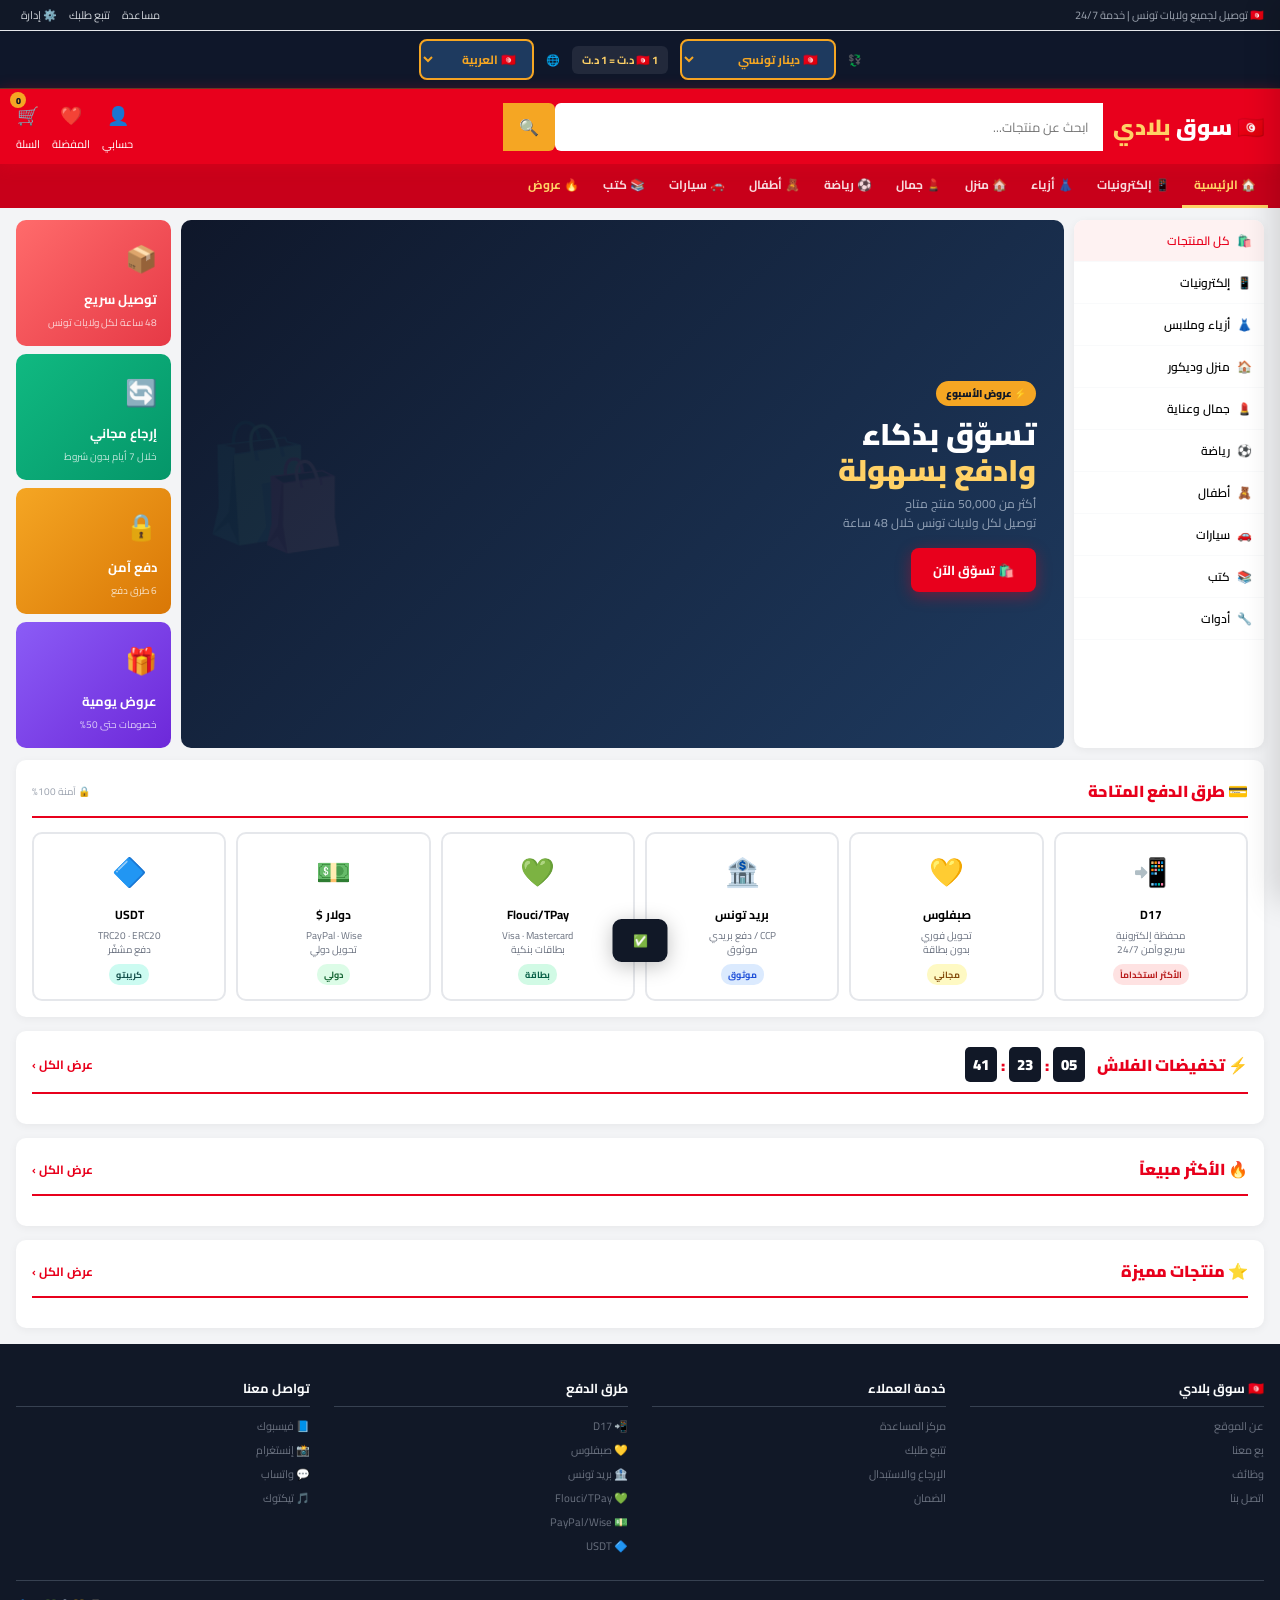
==== index.html @ 38bd7f42 "Add files via upload" ====
<!DOCTYPE html>
<html lang="ar" dir="rtl">
<head>
<meta charset="UTF-8">
<meta name="viewport" content="width=device-width, initial-scale=1.0">
<title>سوق بلادي | Souq Bladi</title>
<link href="https://fonts.googleapis.com/css2?family=Cairo:wght@400;600;700;900&display=swap" rel="stylesheet">
<script src="https://cdn.jsdelivr.net/npm/@supabase/supabase-js@2"></script>
<link rel="stylesheet" href="css/style.css">
</head>
<body>

<!-- TOPBAR -->
<div class="topbar">
  <span id="tb-delivery">🇹🇳 توصيل لجميع ولايات تونس | خدمة 24/7</span>
  <div>
    <a href="#" onclick="event.preventDefault();openModal('help-modal')" id="tb-help">مساعدة</a>
    <a href="#" onclick="event.preventDefault();openModal('track-modal')" id="tb-track">تتبع طلبك</a>
    <a href="admin.html">⚙️ إدارة</a>
  </div>
</div>

<!-- CURRENCY + LANGUAGE BAR -->
<div class="cbar">
  <span class="cbar-label">💱</span>
  <select id="cur-sel" onchange="changeCurrency(this)">
    <optgroup label="🌍 رئيسية"><option value="TND|د.ت|1" selected>🇹🇳 دينار تونسي</option><option value="USD|$|0.325">🇺🇸 دولار أمريكي</option><option value="EUR|€|0.298">🇪🇺 يورو</option><option value="GBP|£|0.256">🇬🇧 جنيه استرليني</option><option value="USDT|USDT|0.325">🔷 USDT</option></optgroup>
    <optgroup label="🌍 المغرب العربي"><option value="DZD|د.ج|0.0435">🇩🇿 دينار جزائري</option><option value="MAD|د.م|0.308">🇲🇦 درهم مغربي</option><option value="LYD|د.ل|0.638">🇱🇾 دينار ليبي</option></optgroup>
    <optgroup label="🌍 المشرق العربي"><option value="EGP|ج.م|0.066">🇪🇬 جنيه مصري</option><option value="SAR|ر.س|1.219">🇸🇦 ريال سعودي</option><option value="AED|د.إ|1.193">🇦🇪 درهم إماراتي</option><option value="KWD|د.ك|9.97">🇰🇼 دينار كويتي</option><option value="QAR|ر.ق|0.847">🇶🇦 ريال قطري</option><option value="JOD|د.أ|4.34">🇯🇴 دينار أردني</option></optgroup>
    <optgroup label="🌍 أوروبا"><option value="CHF|Fr|3.44">🇨🇭 فرنك سويسري</option><option value="TRY|₺|0.0883">🇹🇷 ليرة تركية</option><option value="RUB|₽|0.0348">🇷🇺 روبل روسي</option></optgroup>
    <optgroup label="🌍 آسيا"><option value="INR|₹|0.0364">🇮🇳 روبية هندية</option><option value="CNY|¥|0.424">🇨🇳 يوان صيني</option><option value="JPY|¥|0.0205">🇯🇵 ين ياباني</option><option value="MYR|RM|0.699">🇲🇾 رينغيت</option></optgroup>
    <optgroup label="🌎 أمريكا وأوقيانوسيا"><option value="CAD|C$|2.23">🇨🇦 دولار كندي</option><option value="AUD|A$|1.96">🇦🇺 دولار أسترالي</option></optgroup>
  </select>
  <span class="cbar-rate" id="rate-display">🇹🇳 1 د.ت = 1 د.ت</span>
  <span class="cbar-label">🌐</span>
  <select id="lang-sel" onchange="changeLang(this.value)">
    <option value="ar">🇹🇳 العربية</option>
    <option value="fr">🇫🇷 Français</option>
    <option value="en">🇬🇧 English</option>
    <option value="de">🇩🇪 Deutsch</option>
    <option value="es">🇪🇸 Español</option>
    <option value="tr">🇹🇷 Türkçe</option>
    <option value="ru">🇷🇺 Русский</option>
    <option value="zh">🇨🇳 中文</option>
  </select>
</div>

<!-- HEADER -->
<header>
  <a href="/" class="logo">🇹🇳 سوق <span>بلادي</span></a>
  <div class="search-wrap">
    <input type="text" id="search-inp" placeholder="ابحث عن منتجات..." onkeydown="if(event.key==='Enter')doSearch()">
    <button onclick="doSearch()">🔍</button>
  </div>
  <div class="hactions">
    <div class="hbtn" onclick="openModal('account-modal')"><span class="ico">👤</span><span id="hbtn-acc">حسابي</span></div>
    <div class="hbtn" onclick="openModal('wish-modal')"><span class="ico">❤️</span><span id="hbtn-wish">المفضلة</span></div>
    <div class="hbtn" onclick="openCart()"><span class="ico">🛒</span><span id="hbtn-cart">السلة</span><span class="cbadge" id="cart-badge">0</span></div>
  </div>
</header>

<!-- NAV -->
<nav id="main-nav">
  <a href="#" class="active" onclick="filterCat('all',this)">🏠 الرئيسية</a>
  <a href="#products" onclick="filterCat('electronics',this)">📱 إلكترونيات</a>
  <a href="#products" onclick="filterCat('fashion',this)">👗 أزياء</a>
  <a href="#products" onclick="filterCat('home',this)">🏠 منزل</a>
  <a href="#products" onclick="filterCat('beauty',this)">💄 جمال</a>
  <a href="#products" onclick="filterCat('sports',this)">⚽ رياضة</a>
  <a href="#products" onclick="filterCat('kids',this)">🧸 أطفال</a>
  <a href="#products" onclick="filterCat('cars',this)">🚗 سيارات</a>
  <a href="#products" onclick="filterCat('books',this)">📚 كتب</a>
  <a href="#products" onclick="filterCat('all',this)" style="color:#FFD166">🔥 عروض</a>
</nav>

<!-- HERO -->
<div class="hero">
  <!-- Sidebar -->
  <div class="cat-sidebar">
    <div class="cat-item" onclick="filterCat('all',this)" style="background:#FEF2F2;color:var(--red)"><span>🛍️</span><span class="cat-name" data-key="all">كل المنتجات</span></div>
    <div class="cat-item" onclick="filterCat('electronics',this)"><span>📱</span><span class="cat-name" data-key="electronics">إلكترونيات</span></div>
    <div class="cat-item" onclick="filterCat('fashion',this)"><span>👗</span><span class="cat-name" data-key="fashion">أزياء وملابس</span></div>
    <div class="cat-item" onclick="filterCat('home',this)"><span>🏠</span><span class="cat-name" data-key="home">منزل وديكور</span></div>
    <div class="cat-item" onclick="filterCat('beauty',this)"><span>💄</span><span class="cat-name" data-key="beauty">جمال وعناية</span></div>
    <div class="cat-item" onclick="filterCat('sports',this)"><span>⚽</span><span class="cat-name" data-key="sports">رياضة</span></div>
    <div class="cat-item" onclick="filterCat('kids',this)"><span>🧸</span><span class="cat-name" data-key="kids">أطفال</span></div>
    <div class="cat-item" onclick="filterCat('cars',this)"><span>🚗</span><span class="cat-name" data-key="cars">سيارات</span></div>
    <div class="cat-item" onclick="filterCat('books',this)"><span>📚</span><span class="cat-name" data-key="books">كتب</span></div>
    <div class="cat-item" onclick="filterCat('tools',this)"><span>🔧</span><span class="cat-name" data-key="tools">أدوات</span></div>
  </div>

  <!-- Banner -->
  <div class="main-banner">
    <div class="banner-deco">🛍️</div>
    <div class="banner-content">
      <div class="banner-tag" id="b-tag">⚡ عروض الأسبوع</div>
      <div class="banner-title" id="b-title">تسوّق بذكاء<br><span>وادفع بسهولة</span></div>
      <div class="banner-sub" id="b-sub">أكثر من 50,000 منتج متاح<br>توصيل لكل ولايات تونس خلال 48 ساعة</div>
      <a href="#products" class="banner-btn" id="b-btn">🛍️ تسوّق الآن</a>
    </div>
  </div>

  <!-- Mini banners -->
  <div class="mini-col">
    <div class="mini-b" style="background:linear-gradient(135deg,#FF6B6B,#E63946)"><div class="mi">📦</div><div class="mt" id="mn-t1">توصيل سريع</div><div class="ms" id="mn-s1">48 ساعة لكل ولايات تونس</div></div>
    <div class="mini-b" style="background:linear-gradient(135deg,#10B981,#059669)"><div class="mi">🔄</div><div class="mt" id="mn-t2">إرجاع مجاني</div><div class="ms" id="mn-s2">خلال 7 أيام بدون شروط</div></div>
    <div class="mini-b" style="background:linear-gradient(135deg,#F5A623,#D97706)"><div class="mi">🔒</div><div class="mt" id="mn-t3">دفع آمن</div><div class="ms" id="mn-s3">6 طرق دفع</div></div>
    <div class="mini-b" style="background:linear-gradient(135deg,#8B5CF6,#6D28D9)"><div class="mi">🎁</div><div class="mt" id="mn-t4">عروض يومية</div><div class="ms" id="mn-s4">خصومات حتى 50%</div></div>
  </div>
</div>

<!-- PAYMENT SECTION -->
<div class="sec-wrap">
  <div class="sec-box">
    <div class="sec-head">
      <div class="sec-title" id="pay-sec-title">💳 طرق الدفع المتاحة</div>
      <span style="font-size:10px;color:#9CA3AF">🔒 آمنة 100%</span>
    </div>
    <div class="pay-grid">
      <div class="pay-card" onclick="selPayCard(this)"><div class="pc-ico">📲</div><div class="pc-name">D17</div><div class="pc-desc" id="pd-d17">محفظة إلكترونية<br>سريع وآمن 24/7</div><div class="pc-badge" style="background:#FEE2E2;color:#B91C1C">الأكثر استخداماً</div></div>
      <div class="pay-card" onclick="selPayCard(this)"><div class="pc-ico">💛</div><div class="pc-name">صبفلوس</div><div class="pc-desc" id="pd-sob">تحويل فوري<br>بدون بطاقة</div><div class="pc-badge" style="background:#FEF9C3;color:#854D0E">مجاني</div></div>
      <div class="pay-card" onclick="selPayCard(this)"><div class="pc-ico">🏦</div><div class="pc-name">بريد تونس</div><div class="pc-desc" id="pd-ccp">CCP / دفع بريدي<br>موثوق</div><div class="pc-badge" style="background:#DBEAFE;color:#1D4ED8">موثوق</div></div>
      <div class="pay-card" onclick="selPayCard(this)"><div class="pc-ico">💚</div><div class="pc-name">Flouci/TPay</div><div class="pc-desc" id="pd-tpay">Visa · Mastercard<br>بطاقات بنكية</div><div class="pc-badge" style="background:#D1FAE5;color:#065F46">بطاقة</div></div>
      <div class="pay-card" onclick="selPayCard(this)"><div class="pc-ico">💵</div><div class="pc-name">دولار $</div><div class="pc-desc" id="pd-usd">PayPal · Wise<br>تحويل دولي</div><div class="pc-badge" style="background:#DCFCE7;color:#166534">دولي</div></div>
      <div class="pay-card" onclick="selPayCard(this)"><div class="pc-ico">🔷</div><div class="pc-name">USDT</div><div class="pc-desc" id="pd-usdt">TRC20 · ERC20<br>دفع مشفّر</div><div class="pc-badge" style="background:#CCFBF1;color:#134E4A">كريبتو</div></div>
    </div>
  </div>
</div>

<!-- FLASH SALE -->
<div class="sec-wrap" id="products">
  <div class="sec-box">
    <div class="sec-head">
      <div class="flash-head">
        <span class="sec-title" id="flash-title">⚡ تخفيضات الفلاش</span>
        <div class="countdown"><div class="cd" id="cd-h">05</div><span class="cd-sep">:</span><div class="cd" id="cd-m">23</div><span class="cd-sep">:</span><div class="cd" id="cd-s">41</div></div>
      </div>
      <a href="#" class="see-all" id="see-all-1">عرض الكل ›</a>
    </div>
    <div class="prod-grid" id="flash-grid"></div>
  </div>
</div>

<!-- TOP SELLING -->
<div class="sec-wrap">
  <div class="sec-box">
    <div class="sec-head">
      <div class="sec-title" id="top-title">🔥 الأكثر مبيعاً</div>
      <a href="#" class="see-all" id="see-all-2">عرض الكل ›</a>
    </div>
    <div class="prod-grid" id="top-grid"></div>
  </div>
</div>

<!-- FEATURED -->
<div class="sec-wrap">
  <div class="sec-box">
    <div class="sec-head">
      <div class="sec-title" id="feat-title">⭐ منتجات مميزة</div>
      <a href="#" class="see-all" id="see-all-3">عرض الكل ›</a>
    </div>
    <div class="prod-grid" id="feat-grid"></div>
  </div>
</div>

<!-- FOOTER -->
<footer>
  <div class="footer-grid">
    <div class="fc"><h4>🇹🇳 سوق بلادي</h4><a href="#" id="fc1-a1">عن الموقع</a><a href="#" id="fc1-a2">بِع معنا</a><a href="#" id="fc1-a3">وظائف</a><a href="#" id="fc1-a4">اتصل بنا</a></div>
    <div class="fc"><h4 id="fc2-h">خدمة العملاء</h4><a href="#" onclick="event.preventDefault();openModal('help-modal')" id="fc2-a1">مركز المساعدة</a><a href="#" onclick="event.preventDefault();openModal('track-modal')" id="fc2-a2">تتبع طلبك</a><a href="#" id="fc2-a3">الإرجاع والاستبدال</a><a href="#" id="fc2-a4">الضمان</a></div>
    <div class="fc"><h4 id="fc3-h">طرق الدفع</h4><a href="#">📲 D17</a><a href="#">💛 صبفلوس</a><a href="#">🏦 بريد تونس</a><a href="#">💚 Flouci/TPay</a><a href="#">💵 PayPal/Wise</a><a href="#">🔷 USDT</a></div>
    <div class="fc"><h4 id="fc4-h">تواصل معنا</h4><a href="#">📘 فيسبوك</a><a href="#">📸 إنستغرام</a><a href="#">💬 واتساب</a><a href="#">🎵 تيكتوك</a></div>
  </div>
  <div class="footer-bottom"><span>© 2025 سوق بلادي</span><span>📲💛🏦💚💵🔷</span></div>
</footer>

<!-- OVERLAY -->
<div class="overlay" id="overlay" onclick="closeCart()"></div>

<!-- CART -->
<div class="cart-panel" id="cart-panel">
  <div class="cp-head"><div class="cp-title" id="cart-title">🛒 سلة التسوق</div><button class="cp-close" onclick="closeCart()">✕</button></div>
  <div class="cp-items" id="cart-items"></div>
  <div class="cp-foot" id="cart-foot" style="display:none">
    <div class="cp-summary">
      <div class="cs-row"><span id="cs-sub-lbl">المجموع الفرعي</span><span id="cs-sub">0</span></div>
      <div class="cs-row"><span id="cs-del-lbl">التوصيل</span><span style="color:var(--green)">7 د.ت</span></div>
      <div class="cs-total"><span id="cs-tot-lbl">الإجمالي</span><span id="cs-total">0</span></div>
    </div>
    <button class="checkout-btn" id="checkout-btn" onclick="openCheckout()">💳 إتمام الطلب</button>
  </div>
</div>

<!-- CHECKOUT MODAL -->
<div class="modal-bg" id="checkout-modal">
  <div class="modal-box">
    <div class="mhead red"><div class="mtitle" id="co-title">🛍️ إتمام الطلب</div><button class="mclose" onclick="closeModal('checkout-modal')">✕</button></div>
    <div class="mbody">
      <div style="font-size:13px;font-weight:700;color:#374151;margin-bottom:10px;display:flex;align-items:center;gap:6px" id="co-delivery-lbl">📦 معلومات التوصيل</div>
      <div class="fgrid">
        <div class="fg"><label class="flbl" id="co-fname">الاسم الأول *</label><input class="finp" id="f-fname" placeholder="محمد"></div>
        <div class="fg"><label class="flbl" id="co-lname">اللقب</label><input class="finp" id="f-lname" placeholder="بن علي"></div>
        <div class="fg"><label class="flbl" id="co-phone">رقم الهاتف *</label><input class="finp" id="f-phone" dir="ltr" placeholder="+216 XX XXX XXX"></div>
        <div class="fg"><label class="flbl" id="co-country-lbl">البلد *</label>
          <select class="fsel" id="f-country" onchange="updateRegions(this.value)">
            <optgroup label="🌍 المغرب العربي"><option value="TN" selected>🇹🇳 تونس</option><option value="DZ">🇩🇿 الجزائر</option><option value="MA">🇲🇦 المغرب</option><option value="LY">🇱🇾 ليبيا</option></optgroup>
            <optgroup label="🌍 المشرق العربي"><option value="EG">🇪🇬 مصر</option><option value="SA">🇸🇦 السعودية</option><option value="AE">🇦🇪 الإمارات</option><option value="KW">🇰🇼 الكويت</option><option value="QA">🇶🇦 قطر</option><option value="JO">🇯🇴 الأردن</option></optgroup>
            <optgroup label="🌍 أوروبا"><option value="FR">🇫🇷 فرنسا</option><option value="DE">🇩🇪 ألمانيا</option><option value="GB">🇬🇧 المملكة المتحدة</option><option value="TR">🇹🇷 تركيا</option></optgroup>
            <optgroup label="🌎 أمريكا وآسيا"><option value="US">🇺🇸 الولايات المتحدة</option><option value="CA">🇨🇦 كندا</option><option value="IN">🇮🇳 الهند</option><option value="CN">🇨🇳 الصين</option><option value="AU">🇦🇺 أستراليا</option></optgroup>
          </select>
        </div>
        <div class="fg"><label class="flbl" id="co-region-lbl">الولاية / المنطقة *</label><select class="fsel" id="f-gov"></select></div>
        <div class="fg full"><label class="flbl" id="co-addr-lbl">العنوان *</label><input class="finp" id="f-addr" placeholder="الشارع، الحي..."></div>
      </div>
      <div style="font-size:13px;font-weight:700;color:#374151;margin:12px 0 8px;display:flex;align-items:center;gap:6px" id="co-pay-lbl">💳 طريقة الدفع</div>
      <div class="pmethods">
        <div class="pm active" onclick="selPay(this,'')"><span class="pm-ico">📲</span><div><div class="pm-name">D17</div><div class="pm-sub">محفظة إلكترونية</div></div></div>
        <div class="pm" onclick="selPay(this,'')"><span class="pm-ico">💛</span><div><div class="pm-name">صبفلوس</div><div class="pm-sub">تحويل فوري</div></div></div>
        <div class="pm" onclick="selPay(this,'')"><span class="pm-ico">🏦</span><div><div class="pm-name">بريد تونس</div><div class="pm-sub">CCP</div></div></div>
        <div class="pm" onclick="selPay(this,'')"><span class="pm-ico">💚</span><div><div class="pm-name">Flouci/TPay</div><div class="pm-sub">بطاقة بنكية</div></div></div>
        <div class="pm" onclick="selPay(this,'usd')"><span class="pm-ico">💵</span><div><div class="pm-name">دولار $</div><div class="pm-sub">PayPal/Wise</div></div></div>
        <div class="pm" onclick="selPay(this,'usdt')"><span class="pm-ico">🔷</span><div><div class="pm-name">USDT</div><div class="pm-sub">TRC20/ERC20</div></div></div>
        <div class="pm full" onclick="selPay(this,'')"><span class="pm-ico">🚪</span><div><div class="pm-name" id="cod-label">الدفع عند الاستلام</div><div class="pm-sub" id="cod-sub">ادفع نقداً عند وصول الطلب</div></div></div>
      </div>
      <!-- USD Panel -->
      <div class="crypto-panel usd-panel" id="usd-panel">
        <div class="crypto-title">💵 الدفع بالدولار</div>
        <div class="crypto-amt" id="usd-amt">$0.00</div>
        <div style="font-size:10px;color:#888;margin-bottom:8px">1$ = 3.08 د.ت</div>
        <div class="usd-grid">
          <div class="usd-m"><div class="usd-m-ico">🅿️</div><div class="usd-m-name">PayPal</div><div class="usd-m-sub">pay@souqbladi.tn</div></div>
          <div class="usd-m"><div class="usd-m-ico">🌐</div><div class="usd-m-name">Wise</div><div class="usd-m-sub">تحويل دولي</div></div>
        </div>
      </div>
      <!-- USDT Panel -->
      <div class="crypto-panel usdt-panel" id="usdt-panel">
        <div class="crypto-title">🔷 الدفع بـ USDT</div>
        <div class="crypto-amt" id="usdt-amt">0.00 USDT</div>
        <div style="font-size:10px;color:#888;margin-bottom:8px">1 USDT ≈ 3.08 د.ت</div>
        <div class="net-tags">
          <span class="net-tag active" onclick="selNet(this,'TRC20')">TRC20</span>
          <span class="net-tag" onclick="selNet(this,'ERC20')">ERC20</span>
          <span class="net-tag" onclick="selNet(this,'BEP20')">BEP20</span>
        </div>
        <div style="font-size:10px;color:#7DFFD9;margin-bottom:5px">عنوان المحفظة:</div>
        <div class="wallet-addr" id="wallet-addr" onclick="copyAddr()">TKjXzp9vF3mNwQ8cYhRfbT2eUsLdP7aKmX</div>
      </div>
      <div class="osum">
        <div class="orow"><span id="os-sub-lbl">المجموع الفرعي</span><span id="os-sub">0 د.ت</span></div>
        <div class="orow"><span id="os-del-lbl">التوصيل</span><span style="color:var(--green)">7 د.ت</span></div>
        <div class="ototal"><span id="os-tot-lbl">الإجمالي</span><span id="os-total">7 د.ت</span></div>
      </div>
      <button class="place-btn" id="place-btn" onclick="placeOrder()">✅ تأكيد الطلب</button>
    </div>
  </div>
</div>

<!-- SUCCESS -->
<div class="success-ov" id="success-ov">
  <div class="success-box">
    <div class="s-ico">🎉</div>
    <div class="s-title" id="s-title">تم تأكيد طلبك!</div>
    <div style="font-size:16px;font-weight:900;color:#374151;margin-bottom:10px" id="s-order-id">#000000</div>
    <div class="s-sub" id="s-sub">شكراً على ثقتك بسوق بلادي 🇹🇳<br>سيصلك طلبك خلال 24-48 ساعة</div>
    <div class="pay-details" id="pay-details"></div>
    <button class="s-close" onclick="closeSuccess()" id="s-close-btn">متابعة التسوق 🛍️</button>
  </div>
</div>

<!-- TRACK MODAL -->
<div class="modal-bg" id="help-modal">
  <div class="modal-box">
    <div class="mhead blue"><div class="mtitle" id="help-title">💬 مركز المساعدة</div><button class="mclose" onclick="closeModal('help-modal')">✕</button></div>
    <div class="mbody">
      <div style="display:grid;grid-template-columns:1fr 1fr;gap:8px;margin-bottom:14px">
        <div onclick="showToast('📦 الطلبات والشحن',true)" style="background:#F9FAFB;border-radius:9px;padding:14px;text-align:center;cursor:pointer;border:2px solid transparent;transition:all .2s" onmouseover="this.style.borderColor='var(--red)'" onmouseout="this.style.borderColor='transparent'"><div style="font-size:26px;margin-bottom:5px">📦</div><div style="font-size:11px;font-weight:700" id="help-cat1">الطلبات والشحن</div></div>
        <div onclick="showToast('💳 طرق الدفع',true)" style="background:#F9FAFB;border-radius:9px;padding:14px;text-align:center;cursor:pointer;border:2px solid transparent;transition:all .2s" onmouseover="this.style.borderColor='var(--red)'" onmouseout="this.style.borderColor='transparent'"><div style="font-size:26px;margin-bottom:5px">💳</div><div style="font-size:11px;font-weight:700" id="help-cat2">طرق الدفع</div></div>
        <div onclick="showToast('🔄 الإرجاع',true)" style="background:#F9FAFB;border-radius:9px;padding:14px;text-align:center;cursor:pointer;border:2px solid transparent;transition:all .2s" onmouseover="this.style.borderColor='var(--red)'" onmouseout="this.style.borderColor='transparent'"><div style="font-size:26px;margin-bottom:5px">🔄</div><div style="font-size:11px;font-weight:700" id="help-cat3">الإرجاع والاستبدال</div></div>
        <div onclick="window.open('https://wa.me/21600000000','_blank')" style="background:#F9FAFB;border-radius:9px;padding:14px;text-align:center;cursor:pointer;border:2px solid transparent;transition:all .2s" onmouseover="this.style.borderColor='#25D366'" onmouseout="this.style.borderColor='transparent'"><div style="font-size:26px;margin-bottom:5px">💬</div><div style="font-size:11px;font-weight:700" id="help-cat4">تواصل معنا</div></div>
      </div>
      <div style="font-size:12px;font-weight:900;margin-bottom:8px" id="faq-title">❓ الأسئلة الشائعة</div>
      <div style="border:1px solid var(--border);border-radius:9px;overflow:hidden">
        <div class="faq-item"><div class="faq-q" onclick="toggleFaq(this)"><span id="faq-q1">كم يستغرق التوصيل؟</span><span>▼</span></div><div class="faq-a" id="faq-a1">التوصيل يستغرق 24-48 ساعة لجميع ولايات تونس.</div></div>
        <div class="faq-item"><div class="faq-q" onclick="toggleFaq(this)"><span id="faq-q2">كيف أدفع بـ D17؟</span><span>▼</span></div><div class="faq-a" id="faq-a2">بعد تأكيد الطلب يظهر رقم D17 — افتح التطبيق وأرسل المبلغ ثم أرسل الإثبات على واتساب.</div></div>
        <div class="faq-item"><div class="faq-q" onclick="toggleFaq(this)"><span id="faq-q3">هل يمكن الإرجاع؟</span><span>▼</span></div><div class="faq-a" id="faq-a3">نعم! خلال 7 أيام من الاستلام إذا كان المنتج معيباً.</div></div>
        <div class="faq-item"><div class="faq-q" onclick="toggleFaq(this)"><span id="faq-q4">كيف أتتبع طلبي؟</span><span>▼</span></div><div class="faq-a" id="faq-a4">انقر على "تتبع طلبك" وأدخل رقم الطلب الذي وصلك برسالة SMS.</div></div>
      </div>
      <a class="wa-btn" href="https://wa.me/21600000000" target="_blank" id="wa-btn">💬 تواصل معنا على واتساب</a>
    </div>
  </div>
</div>

<!-- TRACK ORDER MODAL -->
<div class="modal-bg" id="track-modal">
  <div class="modal-box">
    <div class="mhead" style="background:#374151;color:white"><div class="mtitle" id="track-title">📦 تتبع طلبك</div><button class="mclose" onclick="closeModal('track-modal')">✕</button></div>
    <div class="mbody">
      <p style="font-size:12px;color:#9CA3AF;margin-bottom:10px" id="track-desc">أدخل رقم طلبك لمتابعة حالته</p>
      <div class="track-inp-wrap">
        <input class="track-inp" id="track-inp" placeholder="TN-XXXXXX" onkeydown="if(event.key==='Enter')trackOrder()">
        <button class="track-btn" onclick="trackOrder()" id="track-btn">🔍 تتبع</button>
      </div>
      <div id="track-result" style="display:none">
        <div style="display:flex;justify-content:space-between;align-items:center;margin-bottom:10px">
          <div style="font-size:13px;font-weight:900" id="track-order-num">#---</div>
          <span id="track-status" style="font-size:11px;font-weight:700;padding:3px 10px;border-radius:20px;background:#FEF3C7;color:#92400E">---</span>
        </div>
        <div id="track-steps"></div>
        <div style="background:#EFF6FF;border-radius:8px;padding:11px;margin-top:10px;font-size:11px;color:#1E40AF">📞 +216 XX XXX XXX</div>
      </div>
      <p style="text-align:center;font-size:10px;color:#D1D5DB;margin-top:12px" id="track-note">رقم الطلب يصلك برسالة SMS</p>
    </div>
  </div>
</div>

<!-- ACCOUNT MODAL -->
<div class="modal-bg" id="account-modal">
  <div class="modal-box">
    <div class="mhead red"><div class="mtitle" id="acc-modal-title">👤 حسابي</div><button class="mclose" onclick="closeModal('account-modal')">✕</button></div>
    <div class="mbody">
      <!-- Logged out -->
      <div id="acc-out">
        <div class="acc-tabs">
          <button class="acc-tab active" onclick="switchAccTab('login',this)" id="tab-login-btn">تسجيل الدخول</button>
          <button class="acc-tab" onclick="switchAccTab('register',this)" id="tab-reg-btn">إنشاء حساب</button>
        </div>
        <!-- Login -->
        <div class="acc-content active" id="acc-login">
          <div class="acc-err" id="login-err"></div>
          <input class="acc-inp" id="login-email" type="email" placeholder="example@email.com" dir="ltr">
          <input class="acc-inp" id="login-pass" type="password" placeholder="••••••••" dir="ltr" onkeydown="if(event.key==='Enter')loginUser()">
          <button class="acc-btn" id="login-btn" onclick="loginUser()" id="login-submit-btn">تسجيل الدخول</button>
          <div class="acc-divider"><span>أو</span></div>
          <button class="social-btn" onclick="loginGoogle()"><img src="https://www.google.com/favicon.ico" width="14"> الدخول بـ Google</button>
        </div>
        <!-- Register -->
        <div class="acc-content" id="acc-register">
          <div class="acc-err" id="reg-err"></div>
          <input class="acc-inp" id="reg-name" placeholder="الاسم الكامل">
          <input class="acc-inp" id="reg-email" type="email" placeholder="example@email.com" dir="ltr">
          <input class="acc-inp" id="reg-pass" type="password" placeholder="••••••••" dir="ltr">
          <button class="acc-btn" id="reg-btn" onclick="registerUser()">إنشاء حساب مجاني</button>
          <div class="acc-divider"><span>أو</span></div>
          <button class="social-btn" onclick="loginGoogle()"><img src="https://www.google.com/favicon.ico" width="14"> التسجيل بـ Google</button>
        </div>
      </div>
      <!-- Logged in -->
      <div id="acc-in" style="display:none">
        <div style="text-align:center;padding:14px 0 18px">
          <div id="acc-avatar" style="width:62px;height:62px;background:linear-gradient(135deg,var(--red),var(--gold));border-radius:50%;display:flex;align-items:center;justify-content:center;font-size:24px;margin:0 auto 8px;color:white;font-weight:900"></div>
          <div id="acc-name" style="font-size:16px;font-weight:900"></div>
          <div id="acc-email" style="font-size:11px;color:#9CA3AF;margin-top:2px" dir="ltr"></div>
        </div>
        <div id="acc-orders-list" style="margin-bottom:12px"></div>
        <button onclick="logoutUser()" style="width:100%;background:none;border:2px solid #FEE2E2;color:var(--red);padding:10px;border-radius:7px;font-size:13px;font-weight:700;cursor:pointer;font-family:'Cairo',sans-serif" id="logout-btn">🚪 تسجيل الخروج</button>
      </div>
    </div>
  </div>
</div>

<!-- WISHLIST MODAL -->
<div class="modal-bg" id="wish-modal">
  <div class="modal-box">
    <div class="mhead pink"><div class="mtitle" id="wish-title">❤️ المفضلة</div><button class="mclose" onclick="closeModal('wish-modal')">✕</button></div>
    <div class="mbody"><div id="wish-content"></div></div>
  </div>
</div>

<!-- TOAST -->
<div class="toast" id="toast">✅</div>

<script src="js/config.js"></script>
<script src="js/app.js"></script>
<script src="js/products.js"></script>
<script src="js/cart.js"></script>
<script src="js/auth.js"></script>
<script>
// ============================================================
// INIT
// ============================================================
document.addEventListener('DOMContentLoaded', function() {
  updateBadge()
  renderCart()
  renderWishlist()
  renderProducts(PRODUCTS.slice(0,8), 'flash-grid')
  renderProducts(PRODUCTS.slice(8,16), 'top-grid')
  renderProducts([...PRODUCTS].sort((a,b)=>b.rating-a.rating).slice(0,8), 'feat-grid')
  updateRegions('TN')
  checkSession()
  const searchInp = document.getElementById('search-inp')
  if(searchInp) searchInp.addEventListener('keydown', e=>{ if(e.key==='Enter') doSearch() })
})
</script>
</body>
</html>
---- css/style.css ----
/* ============================================================
   سوق بلادي - Souq Bladi - Main Styles
   ============================================================ */

*{margin:0;padding:0;box-sizing:border-box}
:root{--red:#E8001C;--gold:#F5A623;--dark:#111827;--green:#10B981;--border:#E5E7EB;--bg:#F3F4F6}
body{font-family:'Cairo',sans-serif;background:var(--bg);direction:rtl}
a{text-decoration:none;color:inherit}
button{font-family:'Cairo',sans-serif;cursor:pointer;border:none}
input,select,textarea{font-family:'Cairo',sans-serif;outline:none}

/* ============================================================
   ADMIN STYLES
   ============================================================ */

/* LOGIN */
#login-page{min-height:100vh;display:flex;align-items:center;justify-content:center;background:linear-gradient(135deg,#0F172A,#1E3A5F)}
.login-box{background:#1E293B;border-radius:20px;padding:44px 36px;width:90%;max-width:400px;text-align:center;box-shadow:0 25px 60px rgba(0,0,0,0.6);border:1px solid #334155}
.login-ico{font-size:64px;margin-bottom:16px}
.login-title{color:white;font-size:24px;font-weight:900;margin-bottom:6px}
.login-sub{color:#64748B;font-size:13px;margin-bottom:28px}
.login-input{width:100%;padding:14px 18px;border-radius:10px;border:2px solid #334155;background:#0F172A;color:white;font-size:16px;outline:none;text-align:center;font-family:monospace;letter-spacing:4px;transition:border-color .2s;margin-bottom:8px}
.login-input:focus{border-color:#E8001C}
.login-err{color:#E8001C;font-size:13px;font-weight:700;min-height:20px;margin-bottom:8px}
.login-btn{width:100%;background:#E8001C;color:white;padding:14px;border-radius:10px;font-size:16px;font-weight:700;cursor:pointer;border:none;font-family:'Cairo',sans-serif;transition:all .2s;margin-top:4px}
.login-btn:hover{background:#b50017;transform:translateY(-1px)}
.login-btn:active{transform:translateY(0)}
.login-footer{color:#334155;font-size:11px;margin-top:20px}

/* ADMIN */
#admin-page{display:none;min-height:100vh;background:#F3F4F6}
.sidebar{position:fixed;right:0;top:0;height:100vh;width:220px;background:#111827;display:flex;flex-direction:column;z-index:10}
.sb-logo{padding:20px 16px;border-bottom:1px solid #1F2937}
.sb-logo h1{color:white;font-size:17px;font-weight:900}
.sb-logo p{color:#26A17B;font-size:11px;margin-top:2px}
.sb-nav{padding:10px 8px;flex:1}
.sb-btn{display:flex;align-items:center;gap:10px;padding:11px 12px;border-radius:8px;color:#9CA3AF;font-size:13px;font-weight:600;cursor:pointer;transition:all .2s;margin-bottom:3px;border:none;background:none;width:100%;text-align:right;font-family:'Cairo',sans-serif}
.sb-btn:hover{background:#1F2937;color:white}
.sb-btn.active{background:#E8001C;color:white}
.sb-footer{padding:14px;border-top:1px solid #1F2937;display:flex;flex-direction:column;gap:8px}
.sb-link{color:#6B7280;font-size:12px;text-decoration:none;transition:color .2s;display:flex;align-items:center;gap:6px}
.sb-link:hover{color:#F5A623}

.main{margin-right:220px;min-height:100vh}
.topbar{background:white;padding:14px 24px;border-bottom:1px solid #E5E7EB;display:flex;align-items:center;justify-content:space-between;position:sticky;top:0;z-index:5;box-shadow:0 1px 4px rgba(0,0,0,.05)}
.page-title{font-size:18px;font-weight:900;color:#111827}
.tb-right{display:flex;gap:8px}
.btn-refresh{padding:8px 16px;border-radius:8px;background:#F3F4F6;color:#374151;border:1px solid #E5E7EB;font-size:12px;font-weight:700;cursor:pointer;font-family:'Cairo',sans-serif}
.btn-refresh:hover{background:#E5E7EB}

.content{padding:20px 24px}

/* STATS */
.stats{display:grid;grid-template-columns:repeat(4,1fr);gap:14px;margin-bottom:20px}
.stat{background:white;border-radius:12px;padding:18px;box-shadow:0 2px 8px rgba(0,0,0,.05)}
.stat-ico{width:44px;height:44px;border-radius:10px;display:flex;align-items:center;justify-content:center;font-size:20px;margin-bottom:10px}
.stat-val{font-size:28px;font-weight:900;color:#111827}
.stat-lbl{font-size:12px;color:#6B7280;margin-top:2px}
.stat-note{font-size:11px;font-weight:700;margin-top:6px}

/* CARD */
.card{background:white;border-radius:12px;box-shadow:0 2px 8px rgba(0,0,0,.05);overflow:hidden;margin-bottom:16px}
.card-head{padding:16px 20px;display:flex;align-items:center;justify-content:space-between;border-bottom:1px solid #F3F4F6}
.card-title{font-size:15px;font-weight:700}
.filters{display:flex;gap:6px;flex-wrap:wrap}
.fbtn{padding:5px 12px;border-radius:20px;font-size:11px;font-weight:700;cursor:pointer;border:1.5px solid #E5E7EB;background:white;color:#6B7280;transition:all .2s;font-family:'Cairo',sans-serif}
.fbtn.on,.fbtn:hover{border-color:#E8001C;color:#E8001C;background:#FEF2F2}

table{width:100%;border-collapse:collapse}
th{text-align:right;padding:10px 14px;font-size:11px;font-weight:700;color:#6B7280;background:#F9FAFB;border-bottom:1px solid #F3F4F6;white-space:nowrap}
td{padding:11px 14px;font-size:12px;border-bottom:1px solid #F9FAFB;color:#374151;vertical-align:middle}
tr:last-child td{border-bottom:none}
tr:hover td{background:#FAFAFA}

.badge{padding:3px 10px;border-radius:20px;font-size:10px;font-weight:700;display:inline-block;white-space:nowrap}
.b-pending{background:#FEF3C7;color:#92400E}
.b-confirmed{background:#DBEAFE;color:#1E40AF}
.b-shipped{background:#EDE9FE;color:#5B21B6}
.b-delivered{background:#D1FAE5;color:#065F46}
.b-cancelled{background:#FEE2E2;color:#B91C1C}

.abtn{width:28px;height:28px;border-radius:6px;border:none;cursor:pointer;display:inline-flex;align-items:center;justify-content:center;font-size:13px;margin-left:3px;transition:all .2s}
.abtn:hover{transform:scale(1.1)}
.a-ok{background:#D1FAE5;color:#065F46}
.a-ship{background:#DBEAFE;color:#1E40AF}
.a-done{background:#EDE9FE;color:#5B21B6}
.a-del{background:#FEE2E2;color:#B91C1C}

/* ADD PRODUCT */
.form-card{background:white;border-radius:12px;padding:24px;box-shadow:0 2px 8px rgba(0,0,0,.05);max-width:580px}
.form-row{display:grid;grid-template-columns:1fr 1fr;gap:12px;margin-bottom:12px}
.fg{display:flex;flex-direction:column;gap:4px}
.fg.full{grid-column:1/-1}
.flbl{font-size:11px;font-weight:700;color:#6B7280}
.finp,.fsel,.ftxt{padding:10px 12px;border:2px solid #E5E7EB;border-radius:8px;font-size:13px;font-family:'Cairo',sans-serif;direction:rtl;transition:border-color .2s;outline:none;width:100%}
.finp:focus,.fsel:focus,.ftxt:focus{border-color:#E8001C}
.ftxt{resize:none;height:80px}
.fsub{background:#E8001C;color:white;padding:12px 28px;border-radius:8px;font-size:14px;font-weight:700;cursor:pointer;font-family:'Cairo',sans-serif;border:none;transition:all .2s;margin-top:4px}
.fsub:hover{background:#b50017;transform:translateY(-1px)}
.fsub:disabled{opacity:.6;transform:none;cursor:not-allowed}

/* TABS */
.tab{display:none}.tab.on{display:block}

/* LOADING */
.loading-row td{text-align:center;padding:40px;color:#9CA3AF}
.spinner{display:inline-block;width:24px;height:24px;border:3px solid #F3F4F6;border-top-color:#E8001C;border-radius:50%;animation:spin .8s linear infinite;vertical-align:middle;margin-left:8px}
@keyframes spin{to{transform:rotate(360deg)}}

/* NOTIF */
.notif{position:fixed;top:20px;left:50%;transform:translateX(-50%) translateY(-80px);background:#111827;color:white;padding:12px 24px;border-radius:10px;font-size:13px;font-weight:600;z-index:1000;transition:transform .3s;white-space:nowrap}
.notif.show{transform:translateX(-50%) translateY(0)}
.notif.g{background:#10B981}
.notif.r{background:#E8001C}

.empty{text-align:center;padding:60px 20px;color:#9CA3AF}
.empty-ico{font-size:48px;margin-bottom:12px}

/* ============================================================
   FRONTEND STYLES
   ============================================================ */

/* TOPBAR */
.topbar{background:var(--dark);color:#9CA3AF;font-size:11px;padding:5px 16px;display:flex;justify-content:space-between;align-items:center;flex-wrap:wrap;gap:4px}
.topbar a{color:#D1D5DB;margin:0 5px;transition:color .2s}.topbar a:hover{color:var(--gold)}

/* CURRENCY BAR */
.cbar{background:#0F172A;padding:8px 16px;display:flex;align-items:center;justify-content:center;gap:12px;flex-wrap:wrap;border-bottom:1px solid rgba(245,166,35,.3)}
.cbar-label{color:#93C5FD;font-size:11px;font-weight:700}
.cbar select{background:#1E3A5F;border:2px solid var(--gold);color:var(--gold);padding:6px 12px;border-radius:8px;font-size:12px;font-family:'Cairo',sans-serif;cursor:pointer;font-weight:700}
.cbar-rate{color:#FFD166;font-size:11px;font-weight:700;background:rgba(255,255,255,.08);padding:4px 10px;border-radius:6px}

/* HEADER */
header{background:var(--red);padding:10px 16px;display:flex;align-items:center;gap:10px;position:sticky;top:0;z-index:100;box-shadow:0 3px 15px rgba(232,0,28,.4)}
.logo{font-size:22px;font-weight:900;color:white;white-space:nowrap}
.logo span{color:#FFD166}
.search-wrap{flex:1;display:flex;max-width:600px}
.search-wrap input{flex:1;padding:9px 14px;border:none;border-radius:6px 0 0 6px;font-size:13px;direction:rtl}
.search-wrap button{padding:9px 16px;background:var(--gold);border-radius:0 6px 6px 0;font-size:16px}
.hactions{display:flex;gap:12px;align-items:center;margin-right:auto}
.hbtn{color:white;font-size:11px;display:flex;flex-direction:column;align-items:center;gap:2px;cursor:pointer;position:relative}
.hbtn .ico{font-size:18px}
.cbadge{background:var(--gold);color:var(--dark);font-size:9px;font-weight:900;border-radius:50%;width:16px;height:16px;display:flex;align-items:center;justify-content:center;position:absolute;top:-7px;left:-6px}

/* NAV */
nav{background:#C8001A;display:flex;overflow-x:auto;scrollbar-width:none;padding:0 12px}
nav::-webkit-scrollbar{display:none}
nav a{color:rgba(255,255,255,.85);font-size:12px;font-weight:700;padding:9px 12px;white-space:nowrap;border-bottom:3px solid transparent;transition:all .2s}
nav a:hover,nav a.active{color:#FFD166;border-bottom-color:#FFD166}

/* HERO */
.hero{display:grid;grid-template-columns:190px 1fr 155px;gap:10px;padding:12px 16px;max-width:1280px;margin:0 auto}
.cat-sidebar{background:white;border-radius:10px;overflow:hidden;box-shadow:0 2px 8px rgba(0,0,0,.06)}
.cat-item{padding:9px 12px;font-size:12px;display:flex;align-items:center;gap:7px;cursor:pointer;border-bottom:1px solid #F9FAFB;transition:all .2s;font-weight:600}
.cat-item:hover{background:#FEF2F2;color:var(--red)}
.main-banner{border-radius:10px;background:linear-gradient(135deg,#0F172A,#1E3A5F);display:flex;align-items:center;padding:28px;position:relative;overflow:hidden;min-height:240px}
.banner-deco{position:absolute;left:20px;font-size:120px;opacity:.06;animation:float 4s ease-in-out infinite}
@keyframes float{0%,100%{transform:translateY(0)}50%{transform:translateY(-10px)}}
.banner-content{z-index:2}
.banner-tag{background:var(--gold);color:var(--dark);font-size:10px;font-weight:900;padding:3px 10px;border-radius:20px;display:inline-block;margin-bottom:10px}
.banner-title{font-size:30px;font-weight:900;color:white;line-height:1.2;margin-bottom:6px}
.banner-title span{color:#FFD166}
.banner-sub{color:#94A3B8;font-size:12px;margin-bottom:16px;line-height:1.6}
.banner-btn{background:var(--red);color:white;padding:10px 22px;border-radius:8px;font-weight:700;font-size:13px;display:inline-block;transition:all .2s;box-shadow:0 4px 15px rgba(232,0,28,.4)}
.banner-btn:hover{background:#b50017;transform:translateY(-2px)}
.mini-col{display:flex;flex-direction:column;gap:8px}
.mini-b{border-radius:10px;padding:14px;flex:1;cursor:pointer;transition:transform .2s;display:flex;flex-direction:column;justify-content:center;min-height:80px}
.mini-b:hover{transform:scale(1.03)}
.mini-b .mi{font-size:26px;margin-bottom:4px}
.mini-b .mt{color:white;font-weight:700;font-size:13px}
.mini-b .ms{color:rgba(255,255,255,.75);font-size:10px;margin-top:2px}

/* SECTIONS */
.sec-wrap{max-width:1280px;margin:0 auto 14px;padding:0 16px}
.sec-box{background:white;border-radius:10px;padding:16px;box-shadow:0 2px 8px rgba(0,0,0,.05)}
.sec-head{display:flex;align-items:center;justify-content:space-between;margin-bottom:14px;border-bottom:2px solid var(--red);padding-bottom:10px}
.sec-title{font-size:16px;font-weight:900;color:var(--red)}
.see-all{color:var(--red);font-size:12px;font-weight:700}

/* PAYMENT CARDS */
.pay-grid{display:grid;grid-template-columns:repeat(6,1fr);gap:10px}
.pay-card{border:2px solid var(--border);border-radius:10px;padding:12px 8px;text-align:center;cursor:pointer;transition:all .25s}
.pay-card:hover,.pay-card.sel{border-color:var(--red);background:#FEF2F2;transform:translateY(-2px)}
.pc-ico{font-size:28px;margin-bottom:5px}
.pc-name{font-size:12px;font-weight:700;margin-bottom:3px}
.pc-desc{font-size:10px;color:#6B7280;line-height:1.4}
.pc-badge{font-size:9px;padding:2px 7px;border-radius:10px;display:inline-block;margin-top:4px;font-weight:700}

/* FLASH */
.flash-head{display:flex;align-items:center;gap:12px;flex-wrap:wrap}
.countdown{display:flex;gap:4px;align-items:center}
.cd{background:var(--dark);color:white;padding:3px 8px;border-radius:5px;font-size:15px;font-weight:900;min-width:32px;text-align:center}
.cd-sep{color:var(--red);font-weight:900}

/* PRODUCTS */
.prod-grid{display:grid;grid-template-columns:repeat(auto-fill,minmax(170px,1fr));gap:10px;margin-top:14px}
.pcard{background:white;border-radius:10px;overflow:hidden;cursor:pointer;transition:all .25s;border:1.5px solid transparent;position:relative}
.pcard:hover{box-shadow:0 8px 30px rgba(0,0,0,.1);border-color:var(--red);transform:translateY(-3px)}
.pimg{width:100%;aspect-ratio:1;background:linear-gradient(135deg,#F9FAFB,#F3F4F6);display:flex;align-items:center;justify-content:center;font-size:52px;position:relative;overflow:hidden}
.pimg img{width:100%;height:100%;object-fit:cover}
.disc-badge{position:absolute;top:6px;right:6px;background:var(--red);color:white;font-size:9px;font-weight:900;padding:2px 6px;border-radius:4px}
.wish-btn{position:absolute;top:6px;left:6px;width:26px;height:26px;background:white;border-radius:50%;display:flex;align-items:center;justify-content:center;font-size:13px;box-shadow:0 2px 6px rgba(0,0,0,.1);opacity:0;transition:opacity .2s;cursor:pointer;border:none}
.pcard:hover .wish-btn{opacity:1}
.add-btn{position:absolute;bottom:0;left:0;right:0;background:var(--red);color:white;font-size:11px;font-weight:700;padding:7px;display:flex;align-items:center;justify-content:center;gap:4px;transform:translateY(100%);transition:transform .25s;cursor:pointer;border:none;font-family:'Cairo',sans-serif}
.pcard:hover .add-btn{transform:translateY(0)}
.pinfo{padding:9px 10px 10px}
.pname{font-size:11px;color:#374151;margin-bottom:4px;display:-webkit-box;-webkit-line-clamp:2;-webkit-box-orient:vertical;overflow:hidden;line-height:1.4;font-weight:600}
.pprices{display:flex;align-items:center;gap:5px;flex-wrap:wrap;margin-bottom:3px}
.pnew{font-size:14px;font-weight:900;color:var(--red)}
.pold{font-size:10px;color:#D1D5DB;text-decoration:line-through}
.pstars{color:var(--gold);font-size:10px}
.pmeta{font-size:10px;color:#9CA3AF}
.pship{font-size:10px;color:var(--green);font-weight:700;margin-top:2px}

/* CART */
.overlay{position:fixed;inset:0;background:rgba(0,0,0,.5);z-index:200;opacity:0;pointer-events:none;transition:opacity .3s}
.overlay.open{opacity:1;pointer-events:all}
.cart-panel{position:fixed;right:0;top:0;height:100vh;width:340px;max-width:100vw;background:white;z-index:300;display:flex;flex-direction:column;transform:translateX(100%);transition:transform .3s;box-shadow:-6px 0 30px rgba(0,0,0,.15)}
.cart-panel.open{transform:translateX(0)}
.cp-head{display:flex;align-items:center;justify-content:space-between;padding:14px;border-bottom:2px solid var(--red)}
.cp-title{font-size:16px;font-weight:900}
.cp-close{background:none;font-size:20px;color:#9CA3AF}
.cp-close:hover{color:var(--red)}
.cp-items{flex:1;overflow-y:auto;padding:10px}
.cart-empty{display:flex;flex-direction:column;align-items:center;justify-content:center;height:100%;color:#9CA3AF;gap:8px;text-align:center}
.citem{display:flex;gap:9px;padding:9px;background:#F9FAFB;border-radius:8px;margin-bottom:7px}
.citem-img{width:54px;height:54px;background:white;border-radius:6px;display:flex;align-items:center;justify-content:center;font-size:24px;border:1px solid var(--border);flex-shrink:0}
.citem-info{flex:1;min-width:0}
.citem-name{font-size:11px;font-weight:600;margin-bottom:2px;display:-webkit-box;-webkit-line-clamp:2;-webkit-box-orient:vertical;overflow:hidden}
.citem-price{color:var(--red);font-weight:900;font-size:13px}
.cqty{display:flex;align-items:center;gap:5px;margin-top:4px}
.qty-btn{width:22px;height:22px;border:1.5px solid var(--border);background:white;border-radius:4px;display:flex;align-items:center;justify-content:center;cursor:pointer;font-size:13px;transition:all .2s}
.qty-btn:hover{border-color:var(--red);color:var(--red)}
.citem-del{background:none;color:#D1D5DB;font-size:15px;cursor:pointer;align-self:flex-start;transition:color .2s}
.citem-del:hover{color:var(--red)}
.cp-foot{padding:12px;border-top:1px solid var(--border)}
.cp-summary{background:#F9FAFB;border-radius:8px;padding:10px;margin-bottom:10px}
.cs-row{display:flex;justify-content:space-between;font-size:12px;margin-bottom:5px;color:#6B7280}
.cs-total{display:flex;justify-content:space-between;font-size:15px;font-weight:900;color:var(--red);border-top:1px solid var(--border);padding-top:7px;margin-top:3px}
.checkout-btn{width:100%;background:var(--red);color:white;padding:12px;border-radius:8px;font-size:14px;font-weight:900;transition:background .2s}
.checkout-btn:hover{background:#b50017}

/* MODALS */
.modal-bg{position:fixed;inset:0;background:rgba(0,0,0,.6);z-index:400;display:none;align-items:center;justify-content:center;padding:16px}
.modal-bg.open{display:flex}
.modal-box{background:white;border-radius:14px;width:100%;max-width:520px;max-height:90vh;overflow-y:auto;animation:popIn .3s ease}
@keyframes popIn{from{transform:scale(.9);opacity:0}to{transform:scale(1);opacity:1}}
.mhead{padding:15px 18px;border-radius:14px 14px 0 0;display:flex;align-items:center;justify-content:space-between}
.mhead.red{background:var(--red);color:white}
.mhead.blue{background:#1D4ED8;color:white}
.mhead.pink{background:linear-gradient(135deg,var(--red),#FF6B6B);color:white}
.mhead.green{background:#065F46;color:white}
.mtitle{font-size:15px;font-weight:900}
.mclose{background:none;color:inherit;font-size:20px;cursor:pointer}
.mbody{padding:18px}

/* FORM */
.fgrid{display:grid;grid-template-columns:1fr 1fr;gap:10px}
.fg{display:flex;flex-direction:column;gap:3px}
.fg.full{grid-column:1/-1}
.flbl{font-size:11px;font-weight:700;color:#6B7280}
.finp,.fsel{padding:9px 11px;border:2px solid var(--border);border-radius:7px;font-size:12px;font-family:'Cairo',sans-serif;direction:rtl;transition:border-color .2s;width:100%}
.finp:focus,.fsel:focus{border-color:var(--red)}

/* PAYMENT METHODS */
.pmethods{display:grid;grid-template-columns:1fr 1fr;gap:8px}
.pm{border:2px solid var(--border);border-radius:9px;padding:10px;cursor:pointer;transition:all .2s;display:flex;align-items:center;gap:8px}
.pm:hover,.pm.active{border-color:var(--red);background:#FEF2F2}
.pm.full{grid-column:1/-1}
.pm-ico{font-size:22px}
.pm-name{font-size:12px;font-weight:700}
.pm-sub{font-size:10px;color:#9CA3AF}

/* ORDER SUMMARY */
.osum{background:#F9FAFB;border-radius:9px;padding:13px;margin-top:14px}
.orow{display:flex;justify-content:space-between;font-size:12px;color:#6B7280;padding:3px 0}
.ototal{display:flex;justify-content:space-between;font-size:16px;font-weight:900;color:var(--red);border-top:2px solid var(--border);padding-top:8px;margin-top:5px}
.place-btn{width:100%;background:var(--red);color:white;padding:13px;border-radius:9px;font-size:15px;font-weight:900;margin-top:12px;transition:all .2s;box-shadow:0 4px 15px rgba(232,0,28,.3)}
.place-btn:hover{background:#b50017;transform:translateY(-2px)}
.place-btn:disabled{opacity:.6;transform:none}

/* SUCCESS */
.success-ov{position:fixed;inset:0;background:rgba(0,0,0,.7);z-index:500;display:none;align-items:center;justify-content:center;padding:16px}
.success-ov.open{display:flex}
.success-box{background:white;border-radius:16px;padding:36px;text-align:center;max-width:380px;width:100%;animation:popIn .4s ease}
.s-ico{font-size:64px;margin-bottom:12px}
.s-title{font-size:22px;font-weight:900;color:var(--green);margin-bottom:6px}
.s-sub{color:#6B7280;font-size:13px;line-height:1.6;margin-bottom:16px}
.s-close{background:var(--green);color:white;padding:11px 28px;border-radius:9px;font-size:13px;font-weight:700;cursor:pointer;font-family:'Cairo',sans-serif}

/* TRACK */
.track-inp-wrap{display:flex;gap:7px;margin-bottom:14px}
.track-inp{flex:1;padding:10px 12px;border:2px solid var(--border);border-radius:7px;font-size:13px;font-family:'Cairo',sans-serif;direction:ltr}
.track-inp:focus{border-color:var(--red)}
.track-btn{background:var(--red);color:white;padding:10px 16px;border-radius:7px;font-size:13px;font-weight:700;font-family:'Cairo',sans-serif;white-space:nowrap}
.track-step{display:flex;align-items:center;gap:10px;padding:9px 0;border-bottom:1px solid #F3F4F6}
.track-step:last-child{border:none}
.ts-ico{font-size:20px;width:32px;text-align:center}
.ts-title{font-size:12px;font-weight:700}
.ts-date{font-size:10px;color:#9CA3AF;margin-top:1px}
.ts-done .ts-title{color:var(--green)}
.ts-active .ts-title{color:var(--red);font-size:13px}

/* FAQ */
.faq-item{border-bottom:1px solid #F3F4F6}
.faq-q{padding:11px 13px;font-size:12px;font-weight:700;cursor:pointer;display:flex;justify-content:space-between;align-items:center}
.faq-q:hover{background:#F9FAFB}
.faq-a{padding:0 13px;font-size:11px;color:#6B7280;line-height:1.6;max-height:0;overflow:hidden;transition:all .3s}
.faq-a.open{max-height:150px;padding:8px 13px}

/* ACCOUNT */
.acc-tabs{display:flex;border-bottom:2px solid #F3F4F6;margin-bottom:14px}
.acc-tab{padding:9px 18px;font-size:12px;font-weight:700;cursor:pointer;border-bottom:3px solid transparent;margin-bottom:-2px;color:#9CA3AF;background:none;font-family:'Cairo',sans-serif;transition:all .2s}
.acc-tab.active{color:var(--red);border-bottom-color:var(--red)}
.acc-content{display:none}.acc-content.active{display:block}
.acc-inp{width:100%;padding:10px 12px;border:2px solid var(--border);border-radius:7px;font-size:13px;font-family:'Cairo',sans-serif;direction:rtl;outline:none;margin-bottom:9px;transition:border-color .2s}
.acc-inp:focus{border-color:var(--red)}
.acc-btn{width:100%;background:var(--red);color:white;padding:11px;border-radius:7px;font-size:14px;font-weight:700;font-family:'Cairo',sans-serif;transition:background .2s;margin-bottom:8px}
.acc-btn:hover{background:#b50017}
.social-btn{width:100%;padding:9px;border-radius:7px;font-size:12px;font-weight:700;font-family:'Cairo',sans-serif;border:2px solid var(--border);display:flex;align-items:center;justify-content:center;gap:7px;background:white;margin-bottom:7px;cursor:pointer;transition:all .2s}
.social-btn:hover{border-color:var(--red);background:#FEF2F2}
.acc-err{color:var(--red);font-size:11px;font-weight:700;background:#FEE2E2;padding:6px 10px;border-radius:6px;margin-bottom:8px;display:none}
.acc-divider{text-align:center;color:#9CA3AF;font-size:11px;margin:10px 0;position:relative}
.acc-divider::before{content:'';position:absolute;top:50%;left:0;right:0;height:1px;background:#F3F4F6}
.acc-divider span{background:white;padding:0 10px;position:relative}

/* WISHLIST */
.wish-grid{display:grid;grid-template-columns:repeat(2,1fr);gap:9px}
.wish-item{background:#F9FAFB;border-radius:9px;padding:11px;text-align:center;position:relative}
.wi-del{position:absolute;top:5px;left:5px;width:20px;height:20px;background:#FEE2E2;color:var(--red);border:none;border-radius:50%;cursor:pointer;font-size:11px}
.wi-ico{font-size:32px;margin-bottom:5px}
.wi-name{font-size:11px;font-weight:600;margin-bottom:3px}
.wi-price{font-size:13px;font-weight:900;color:var(--red)}
.wi-add{width:100%;background:var(--red);color:white;border:none;padding:6px;border-radius:6px;font-size:11px;font-weight:700;cursor:pointer;font-family:'Cairo',sans-serif;margin-top:7px}

/* FOOTER */
footer{background:var(--dark);color:#6B7280;padding:32px 16px 16px;margin-top:16px}
.footer-grid{max-width:1280px;margin:0 auto;display:grid;grid-template-columns:repeat(4,1fr);gap:24px;margin-bottom:20px}
.fc h4{color:#F9FAFB;font-size:13px;font-weight:700;margin-bottom:9px;padding-bottom:6px;border-bottom:1px solid #374151}
.fc a{display:block;color:#6B7280;font-size:11px;margin-bottom:4px;transition:color .2s}
.fc a:hover{color:#FFD166}
.footer-bottom{max-width:1280px;margin:0 auto;padding-top:14px;border-top:1px solid #374151;display:flex;justify-content:space-between;align-items:center;font-size:11px;flex-wrap:wrap;gap:6px}

/* TOAST */
.toast{position:fixed;bottom:18px;left:50%;transform:translateX(-50%) translateY(80px);background:var(--dark);color:white;padding:10px 20px;border-radius:9px;font-size:12px;font-weight:600;z-index:999;transition:transform .3s;box-shadow:0 4px 20px rgba(0,0,0,.25);white-space:nowrap}
.toast.show{transform:translateX(-50%) translateY(0)}
.toast.green{background:var(--green)}

/* USDT/USD PANELS */
.crypto-panel{border-radius:9px;padding:13px;margin-top:9px;display:none}
.crypto-panel.show{display:block}
.usdt-panel{background:linear-gradient(135deg,#0D2B1F,#133D2A);border:2px solid #26A17B}
.usd-panel{background:linear-gradient(135deg,#0D2010,#1A3318);border:2px solid #16A34A}
.crypto-title{font-size:13px;font-weight:700;margin-bottom:8px}
.usdt-panel .crypto-title{color:#26A17B}
.usd-panel .crypto-title{color:#4CAF50}
.crypto-amt{font-size:20px;font-weight:900;margin-bottom:5px}
.usdt-panel .crypto-amt{color:#26A17B}
.usd-panel .crypto-amt{color:#4CAF50}
.net-tags{display:flex;gap:6px;flex-wrap:wrap;margin-bottom:8px}
.net-tag{background:rgba(38,161,123,.15);border:1px solid #26A17B;color:#7DFFD9;padding:3px 8px;border-radius:8px;font-size:10px;font-weight:700;cursor:pointer;transition:all .2s}
.net-tag.active,.net-tag:hover{background:#26A17B;color:white}
.wallet-addr{background:rgba(0,0,0,.25);border:1px solid #26A17B;border-radius:6px;padding:8px 10px;font-size:9px;color:#7DFFD9;word-break:break-all;font-family:monospace;cursor:pointer;direction:ltr}
.usd-grid{display:grid;grid-template-columns:1fr 1fr;gap:6px}
.usd-m{background:rgba(255,255,255,.06);border:1px solid rgba(76,175,80,.3);border-radius:7px;padding:8px;text-align:center;cursor:pointer}
.usd-m:hover{background:rgba(76,175,80,.1)}
.usd-m-ico{font-size:20px;margin-bottom:3px}
.usd-m-name{font-size:11px;font-weight:700;color:#A5D6A7}
.usd-m-sub{font-size:9px;color:#666}

/* PAY DETAILS */
.pay-details{background:#F9FAFB;border-radius:10px;padding:14px;margin:12px 0}
.pd-method{background:white;border:2px solid var(--border);border-radius:9px;padding:11px;margin-bottom:7px}
.pd-method.hl{border-color:var(--red);background:#FEF2F2}
.pd-title{font-size:12px;font-weight:900;color:var(--red);margin-bottom:8px}
.pd-row{display:flex;justify-content:space-between;align-items:center;font-size:11px;padding:3px 0;border-bottom:1px solid #F3F4F6}
.pd-row:last-child{border:none}
.pd-lbl{color:#9CA3AF;font-weight:600}
.pd-val{font-weight:700;direction:ltr;font-family:monospace;font-size:10px}
.pd-copy{background:var(--red);color:white;border:none;padding:2px 7px;border-radius:5px;font-size:9px;cursor:pointer;margin-right:4px;font-family:'Cairo',sans-serif}
.cod-box{background:#EFF6FF;border:1px solid #BFDBFE;border-radius:8px;padding:11px;font-size:11px;color:#1E40AF;line-height:1.7}
.wa-btn{display:flex;align-items:center;justify-content:center;gap:7px;background:#25D366;color:white;padding:10px;border-radius:9px;font-size:12px;font-weight:700;margin-top:10px;text-decoration:none;transition:background .2s}
.wa-btn:hover{background:#128C7E}

@media(max-width:768px){
  .sidebar{display:none}.main{margin-right:0}
  .stats{grid-template-columns:repeat(2,1fr)}
  .form-row{grid-template-columns:1fr}
}

@media(max-width:900px){
  .hero{grid-template-columns:1fr}
  .cat-sidebar{display:none}
  .mini-col{display:grid;grid-template-columns:1fr 1fr;gap:8px}
  .pay-grid{grid-template-columns:repeat(3,1fr)}
  .footer-grid{grid-template-columns:repeat(2,1fr)}
}

@media(max-width:600px){
  .hactions .hbtn:not(:last-child){display:none}
  .prod-grid{grid-template-columns:repeat(2,1fr)}
  .pay-grid{grid-template-columns:repeat(2,1fr)}
  .fgrid{grid-template-columns:1fr}
  .pmethods{grid-template-columns:1fr}
  .mini-col{display:none}
}
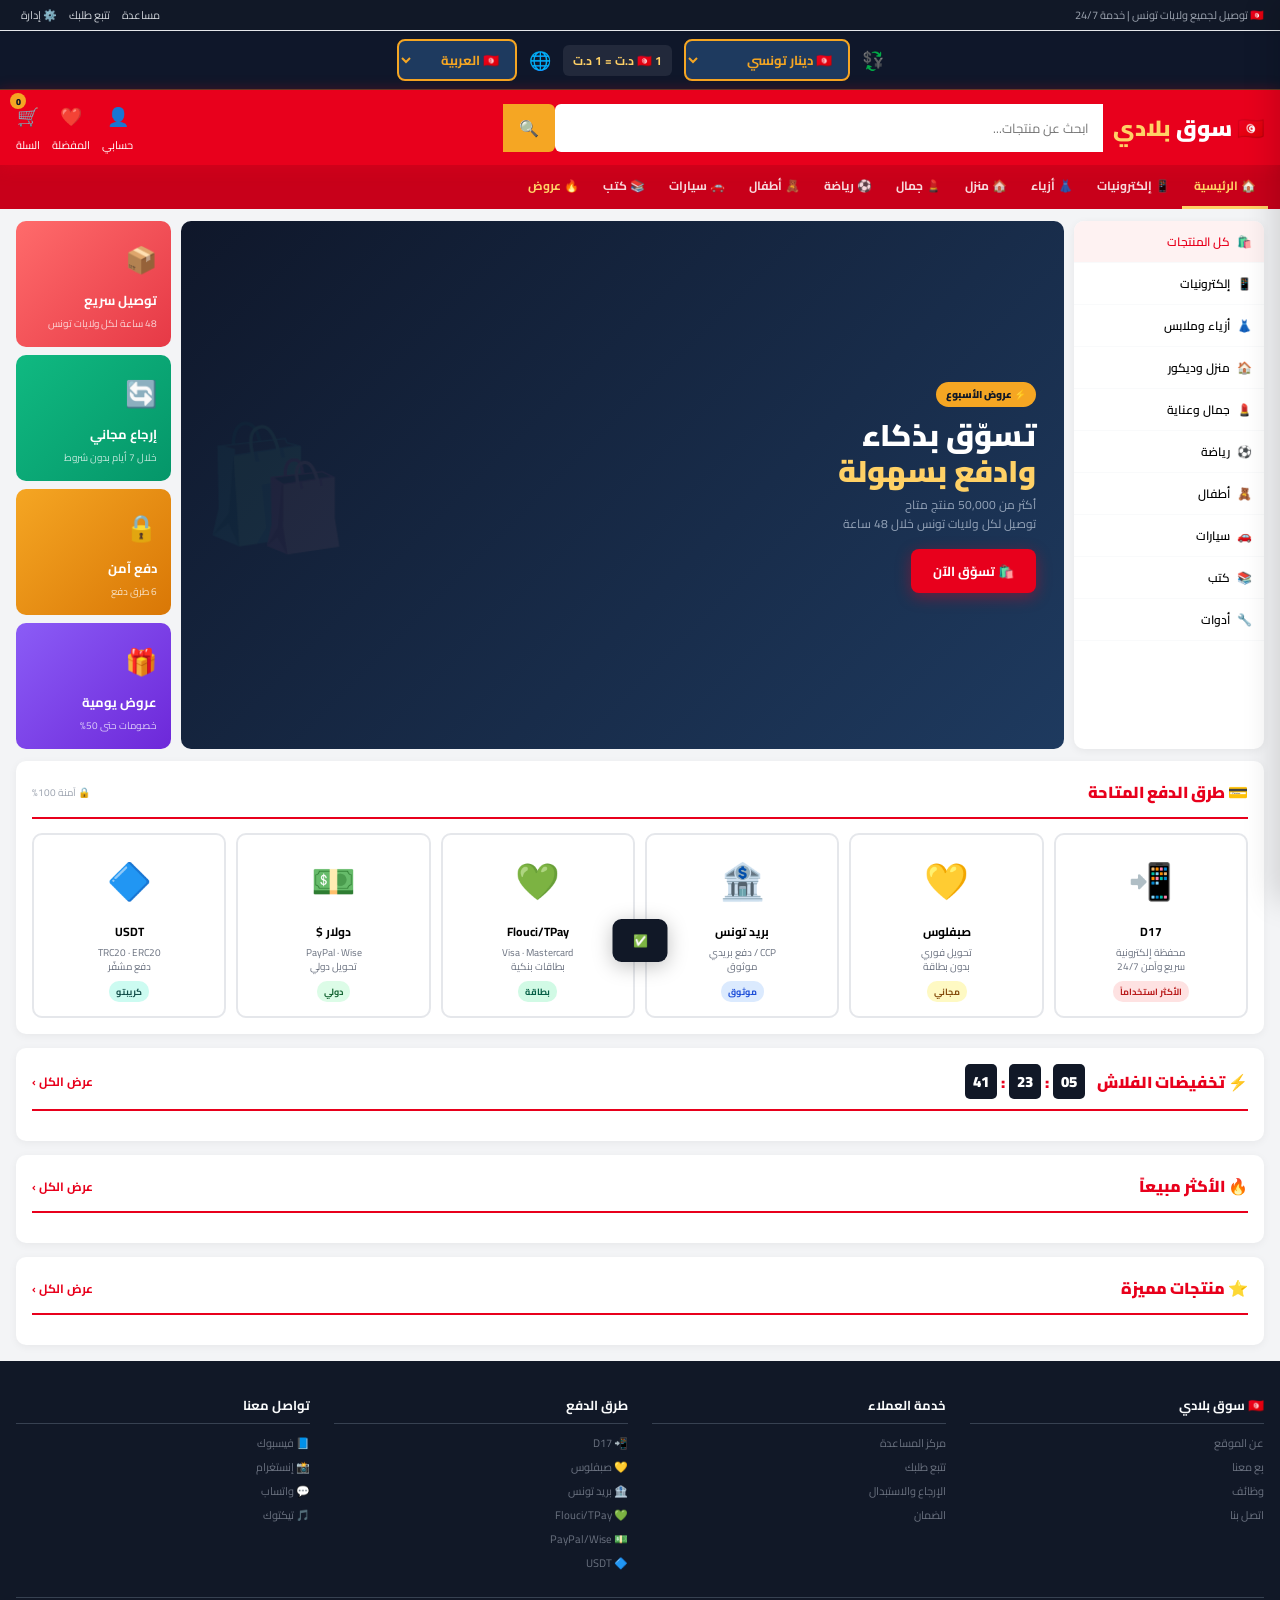
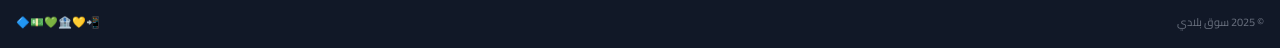
==== commit 70b0bb86: "Add files via upload" ====
--- a/index.html
+++ b/index.html
@@ -16,7 +16,7 @@
   <div>
     <a href="#" onclick="event.preventDefault();openModal('help-modal')" id="tb-help">مساعدة</a>
     <a href="#" onclick="event.preventDefault();openModal('track-modal')" id="tb-track">تتبع طلبك</a>
-    <a href="admin.html">⚙️ إدارة</a>
+    <a href="admin.html" id="tb-admin">⚙️ إدارة</a>
   </div>
 </div>
 
@@ -168,8 +168,8 @@
   <div class="footer-grid">
     <div class="fc"><h4>🇹🇳 سوق بلادي</h4><a href="#" id="fc1-a1">عن الموقع</a><a href="#" id="fc1-a2">بِع معنا</a><a href="#" id="fc1-a3">وظائف</a><a href="#" id="fc1-a4">اتصل بنا</a></div>
     <div class="fc"><h4 id="fc2-h">خدمة العملاء</h4><a href="#" onclick="event.preventDefault();openModal('help-modal')" id="fc2-a1">مركز المساعدة</a><a href="#" onclick="event.preventDefault();openModal('track-modal')" id="fc2-a2">تتبع طلبك</a><a href="#" id="fc2-a3">الإرجاع والاستبدال</a><a href="#" id="fc2-a4">الضمان</a></div>
-    <div class="fc"><h4 id="fc3-h">طرق الدفع</h4><a href="#">📲 D17</a><a href="#">💛 صبفلوس</a><a href="#">🏦 بريد تونس</a><a href="#">💚 Flouci/TPay</a><a href="#">💵 PayPal/Wise</a><a href="#">🔷 USDT</a></div>
-    <div class="fc"><h4 id="fc4-h">تواصل معنا</h4><a href="#">📘 فيسبوك</a><a href="#">📸 إنستغرام</a><a href="#">💬 واتساب</a><a href="#">🎵 تيكتوك</a></div>
+    <div class="fc"><h4 id="fc3-h">طرق الدفع</h4><a href="#">📲 D17</a><a href="#">💛 <span id="fc-sabflous">صبفلوس</span></a><a href="#">🏦 <span id="fc-tunisie-post">بريد تونس</span></a><a href="#">💚 Flouci/TPay</a><a href="#">💵 PayPal/Wise</a><a href="#">🔷 USDT</a></div>
+    <div class="fc"><h4 id="fc4-h">تواصل معنا</h4><a href="#">📘 <span id="fc-facebook">فيسبوك</span></a><a href="#">📸 <span id="fc-instagram">إنستغرام</span></a><a href="#">💬 <span id="fc-whatsapp">واتساب</span></a><a href="#">🎵 <span id="fc-tiktok">تيكتوك</span></a></div>
   </div>
   <div class="footer-bottom"><span>© 2025 سوق بلادي</span><span>📲💛🏦💚💵🔷</span></div>
 </footer>
@@ -330,8 +330,8 @@
           <input class="acc-inp" id="login-email" type="email" placeholder="example@email.com" dir="ltr">
           <input class="acc-inp" id="login-pass" type="password" placeholder="••••••••" dir="ltr" onkeydown="if(event.key==='Enter')loginUser()">
           <button class="acc-btn" id="login-btn" onclick="loginUser()" id="login-submit-btn">تسجيل الدخول</button>
-          <div class="acc-divider"><span>أو</span></div>
-          <button class="social-btn" onclick="loginGoogle()"><img src="https://www.google.com/favicon.ico" width="14"> الدخول بـ Google</button>
+          <div class="acc-divider"><span id="acc-or">أو</span></div>
+          <button class="social-btn" onclick="loginGoogle()"><img src="https://www.google.com/favicon.ico" width="14"> <span id="acc-google-login">الدخول بـ Google</span></button>
         </div>
         <!-- Register -->
         <div class="acc-content" id="acc-register">
@@ -340,8 +340,8 @@
           <input class="acc-inp" id="reg-email" type="email" placeholder="example@email.com" dir="ltr">
           <input class="acc-inp" id="reg-pass" type="password" placeholder="••••••••" dir="ltr">
           <button class="acc-btn" id="reg-btn" onclick="registerUser()">إنشاء حساب مجاني</button>
-          <div class="acc-divider"><span>أو</span></div>
-          <button class="social-btn" onclick="loginGoogle()"><img src="https://www.google.com/favicon.ico" width="14"> التسجيل بـ Google</button>
+          <div class="acc-divider"><span id="acc-or-2">أو</span></div>
+          <button class="social-btn" onclick="loginGoogle()"><img src="https://www.google.com/favicon.ico" width="14"> <span id="acc-google-reg">التسجيل بـ Google</span></button>
         </div>
       </div>
       <!-- Logged in -->
--- a/css/style.css
+++ b/css/style.css
@@ -126,9 +126,10 @@
 
 /* CURRENCY BAR */
 .cbar{background:#0F172A;padding:8px 16px;display:flex;align-items:center;justify-content:center;gap:12px;flex-wrap:wrap;border-bottom:1px solid rgba(245,166,35,.3)}
-.cbar-label{color:#93C5FD;font-size:11px;font-weight:700}
-.cbar select{background:#1E3A5F;border:2px solid var(--gold);color:var(--gold);padding:6px 12px;border-radius:8px;font-size:12px;font-family:'Cairo',sans-serif;cursor:pointer;font-weight:700}
-.cbar-rate{color:#FFD166;font-size:11px;font-weight:700;background:rgba(255,255,255,.08);padding:4px 10px;border-radius:6px}
+.cbar-label{color:#93C5FD;font-size:18px;font-weight:700}
+.cbar select{background:#1E3A5F;border:2px solid var(--gold);color:var(--gold);padding:6px 12px;border-radius:8px;font-size:13px;font-family:'Cairo',sans-serif;cursor:pointer;font-weight:700}
+.cbar select option{font-size:15px}
+.cbar-rate{color:#FFD166;font-size:12px;font-weight:700;background:rgba(255,255,255,.08);padding:4px 10px;border-radius:6px}
 
 /* HEADER */
 header{background:var(--red);padding:10px 16px;display:flex;align-items:center;gap:10px;position:sticky;top:0;z-index:100;box-shadow:0 3px 15px rgba(232,0,28,.4)}
@@ -181,7 +182,7 @@
 .pay-grid{display:grid;grid-template-columns:repeat(6,1fr);gap:10px}
 .pay-card{border:2px solid var(--border);border-radius:10px;padding:12px 8px;text-align:center;cursor:pointer;transition:all .25s}
 .pay-card:hover,.pay-card.sel{border-color:var(--red);background:#FEF2F2;transform:translateY(-2px)}
-.pc-ico{font-size:28px;margin-bottom:5px}
+.pc-ico{font-size:36px;margin-bottom:5px}
 .pc-name{font-size:12px;font-weight:700;margin-bottom:3px}
 .pc-desc{font-size:10px;color:#6B7280;line-height:1.4}
 .pc-badge{font-size:9px;padding:2px 7px;border-radius:10px;display:inline-block;margin-top:4px;font-weight:700}
@@ -261,6 +262,7 @@
 .flbl{font-size:11px;font-weight:700;color:#6B7280}
 .finp,.fsel{padding:9px 11px;border:2px solid var(--border);border-radius:7px;font-size:12px;font-family:'Cairo',sans-serif;direction:rtl;transition:border-color .2s;width:100%}
 .finp:focus,.fsel:focus{border-color:var(--red)}
+.fsel option{font-size:15px}
 
 /* PAYMENT METHODS */
 .pmethods{display:grid;grid-template-columns:1fr 1fr;gap:8px}
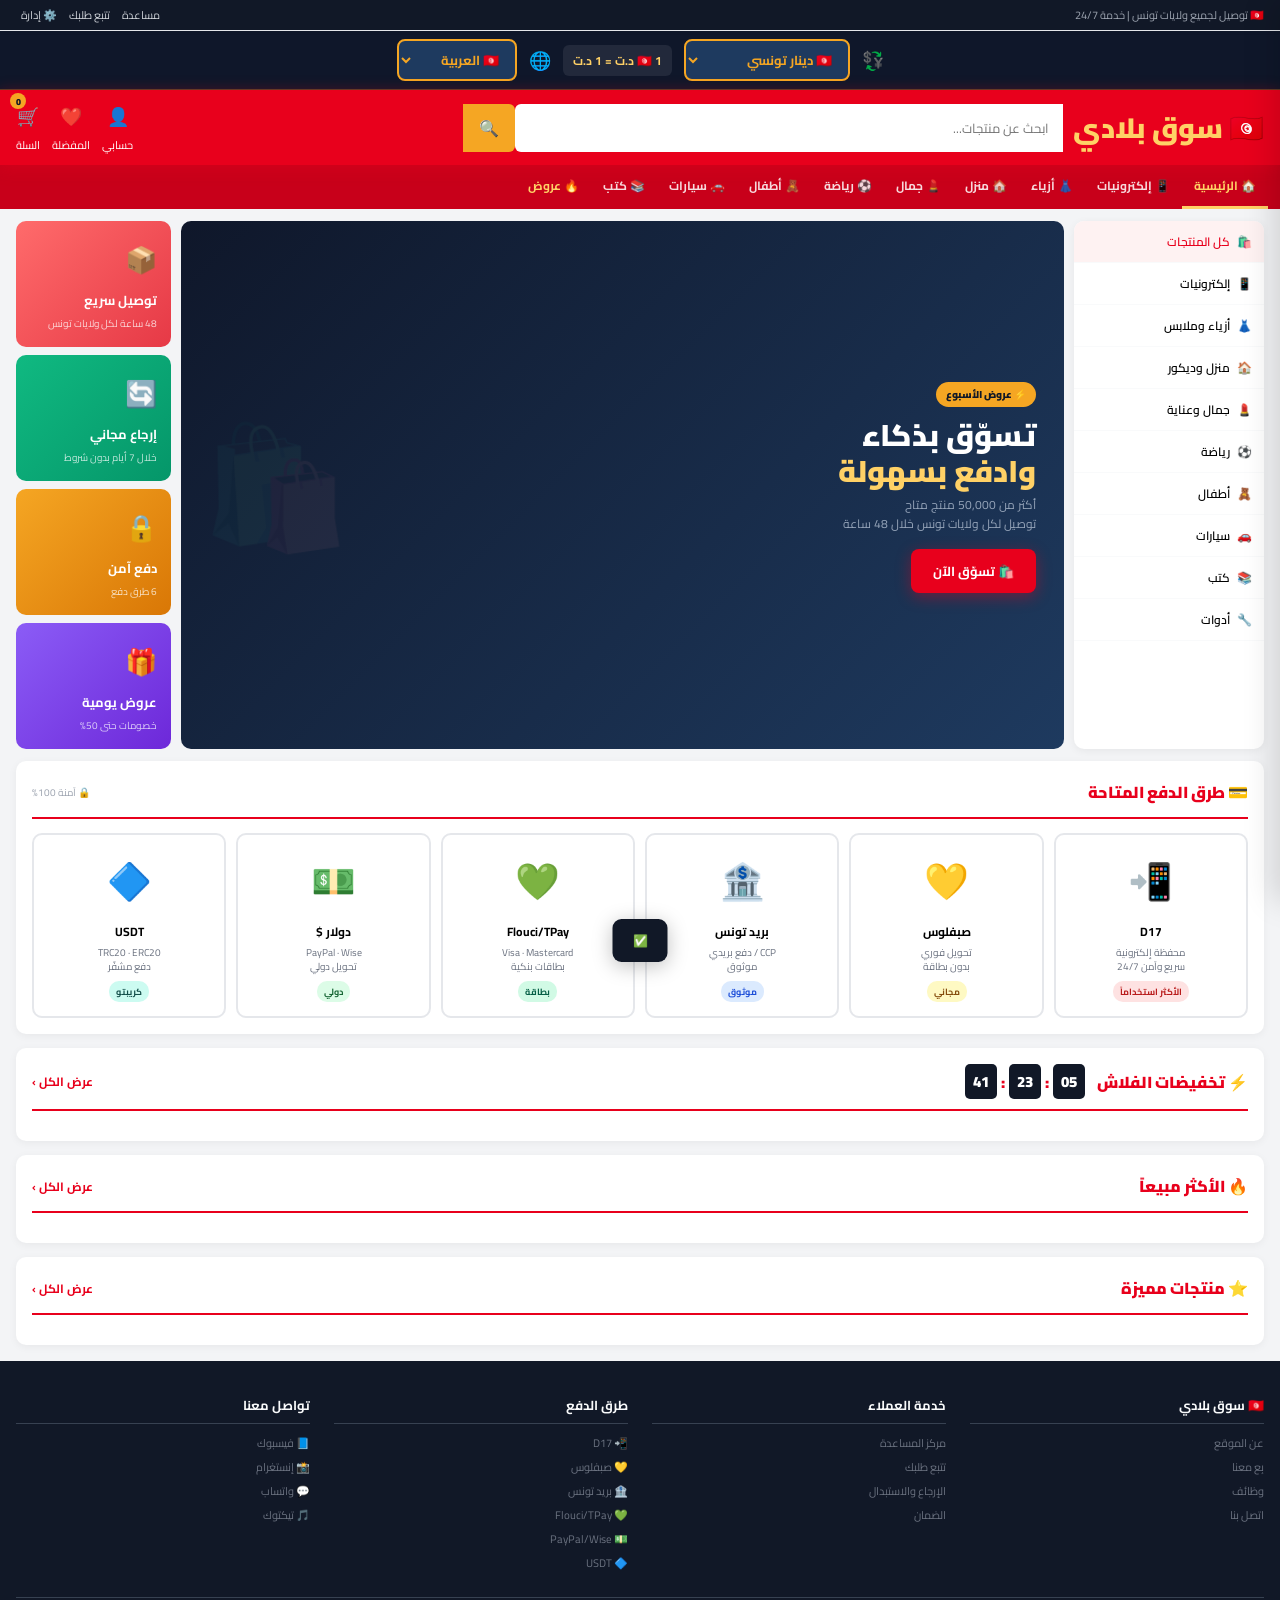
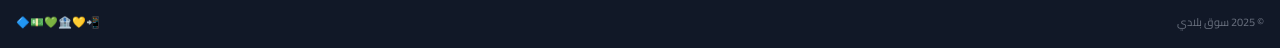
==== commit 092727db: "Add files via upload" ====
--- a/index.html
+++ b/index.html
@@ -4,6 +4,7 @@
 <meta charset="UTF-8">
 <meta name="viewport" content="width=device-width, initial-scale=1.0">
 <title>سوق بلادي | Souq Bladi</title>
+<link rel="icon" href="favicon.svg" type="image/svg+xml">
 <link href="https://fonts.googleapis.com/css2?family=Cairo:wght@400;600;700;900&display=swap" rel="stylesheet">
 <script src="https://cdn.jsdelivr.net/npm/@supabase/supabase-js@2"></script>
 <link rel="stylesheet" href="css/style.css">
@@ -47,7 +48,7 @@
 
 <!-- HEADER -->
 <header>
-  <a href="/" class="logo">🇹🇳 سوق <span>بلادي</span></a>
+  <a href="/" class="logo">🇹🇳 <span id="logo-text1">سوق</span> <span id="logo-text2">بلادي</span></a>
   <div class="search-wrap">
     <input type="text" id="search-inp" placeholder="ابحث عن منتجات..." onkeydown="if(event.key==='Enter')doSearch()">
     <button onclick="doSearch()">🔍</button>
--- a/css/style.css
+++ b/css/style.css
@@ -133,7 +133,7 @@
 
 /* HEADER */
 header{background:var(--red);padding:10px 16px;display:flex;align-items:center;gap:10px;position:sticky;top:0;z-index:100;box-shadow:0 3px 15px rgba(232,0,28,.4)}
-.logo{font-size:22px;font-weight:900;color:white;white-space:nowrap}
+.logo{font-size:28px;font-weight:900;color:white;white-space:nowrap}
 .logo span{color:#FFD166}
 .search-wrap{flex:1;display:flex;max-width:600px}
 .search-wrap input{flex:1;padding:9px 14px;border:none;border-radius:6px 0 0 6px;font-size:13px;direction:rtl}
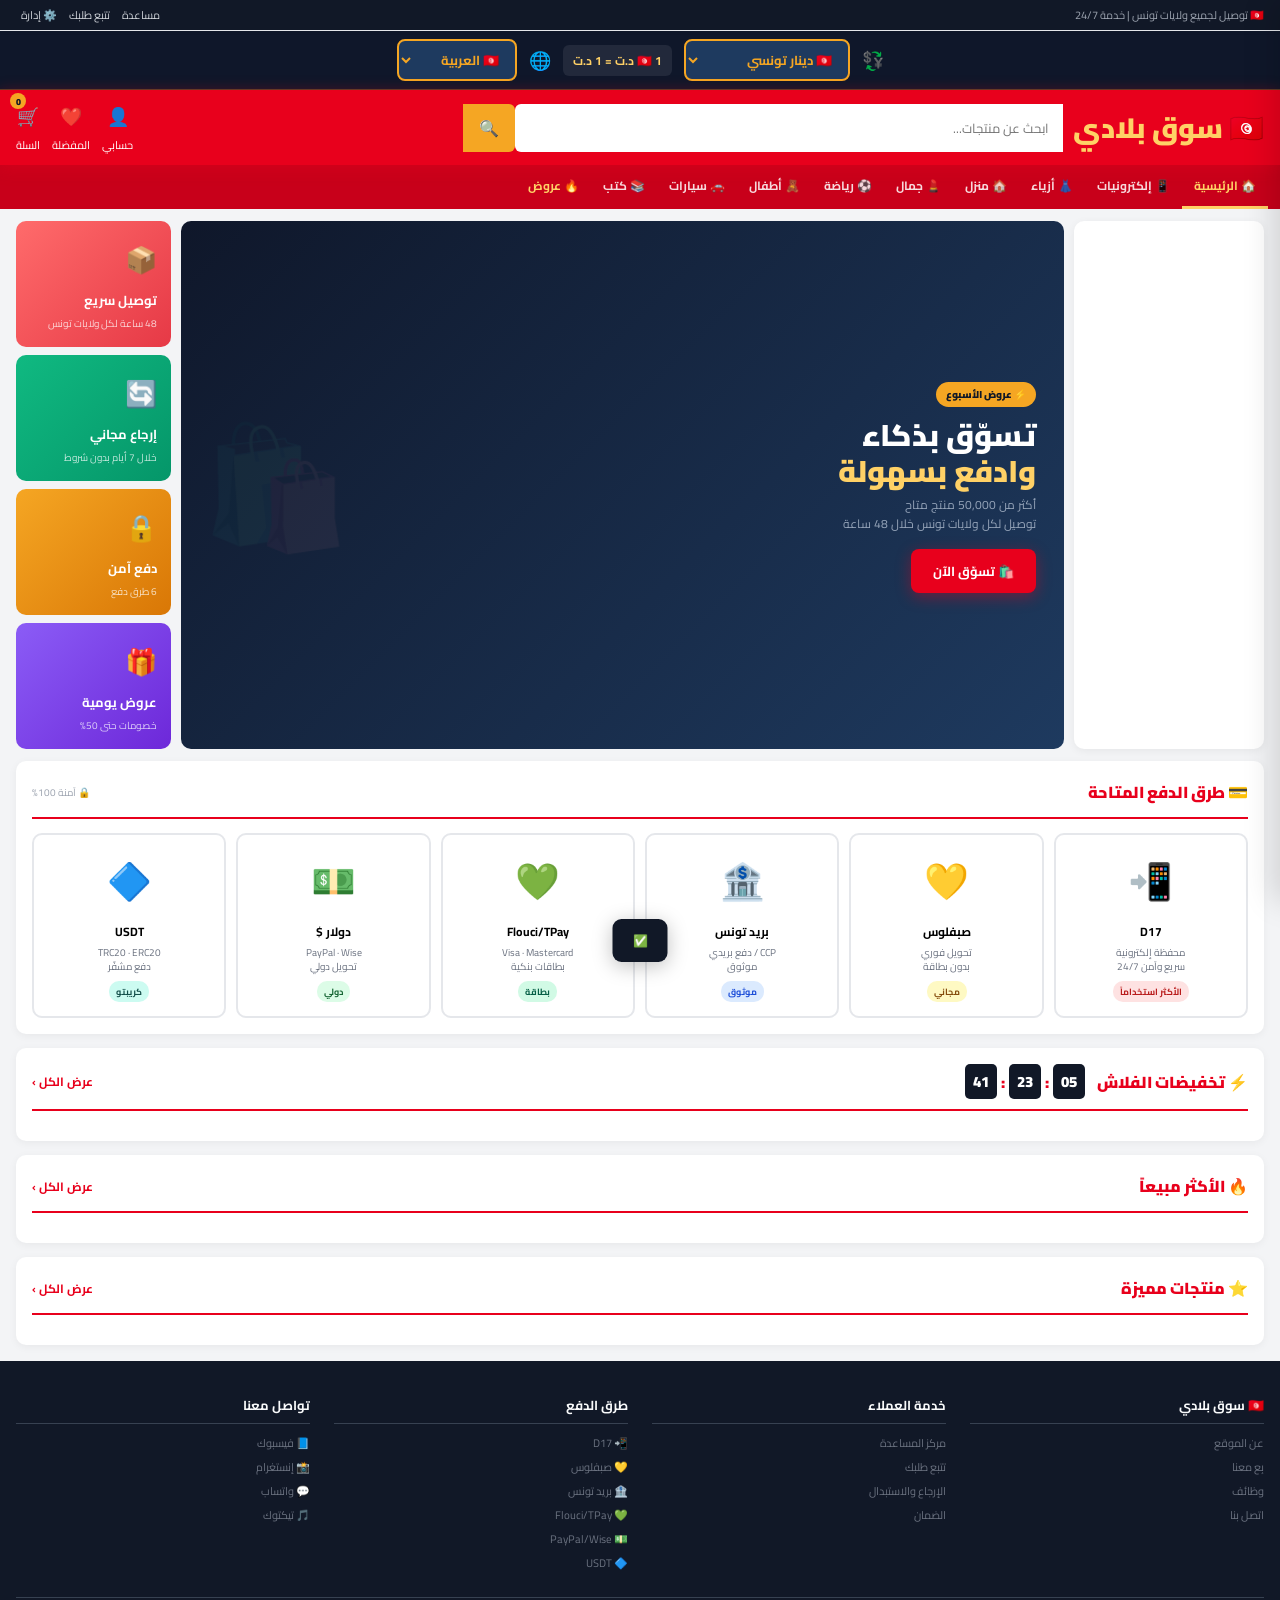
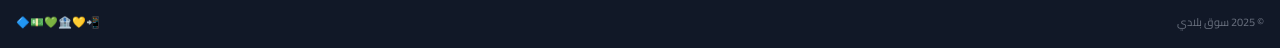
==== commit f27ec931: "Update index.html" ====
--- a/index.html
+++ b/index.html
@@ -78,16 +78,7 @@
 <div class="hero">
   <!-- Sidebar -->
   <div class="cat-sidebar">
-    <div class="cat-item" onclick="filterCat('all',this)" style="background:#FEF2F2;color:var(--red)"><span>🛍️</span><span class="cat-name" data-key="all">كل المنتجات</span></div>
-    <div class="cat-item" onclick="filterCat('electronics',this)"><span>📱</span><span class="cat-name" data-key="electronics">إلكترونيات</span></div>
-    <div class="cat-item" onclick="filterCat('fashion',this)"><span>👗</span><span class="cat-name" data-key="fashion">أزياء وملابس</span></div>
-    <div class="cat-item" onclick="filterCat('home',this)"><span>🏠</span><span class="cat-name" data-key="home">منزل وديكور</span></div>
-    <div class="cat-item" onclick="filterCat('beauty',this)"><span>💄</span><span class="cat-name" data-key="beauty">جمال وعناية</span></div>
-    <div class="cat-item" onclick="filterCat('sports',this)"><span>⚽</span><span class="cat-name" data-key="sports">رياضة</span></div>
-    <div class="cat-item" onclick="filterCat('kids',this)"><span>🧸</span><span class="cat-name" data-key="kids">أطفال</span></div>
-    <div class="cat-item" onclick="filterCat('cars',this)"><span>🚗</span><span class="cat-name" data-key="cars">سيارات</span></div>
-    <div class="cat-item" onclick="filterCat('books',this)"><span>📚</span><span class="cat-name" data-key="books">كتب</span></div>
-    <div class="cat-item" onclick="filterCat('tools',this)"><span>🔧</span><span class="cat-name" data-key="tools">أدوات</span></div>
+  
   </div>
 
   <!-- Banner -->
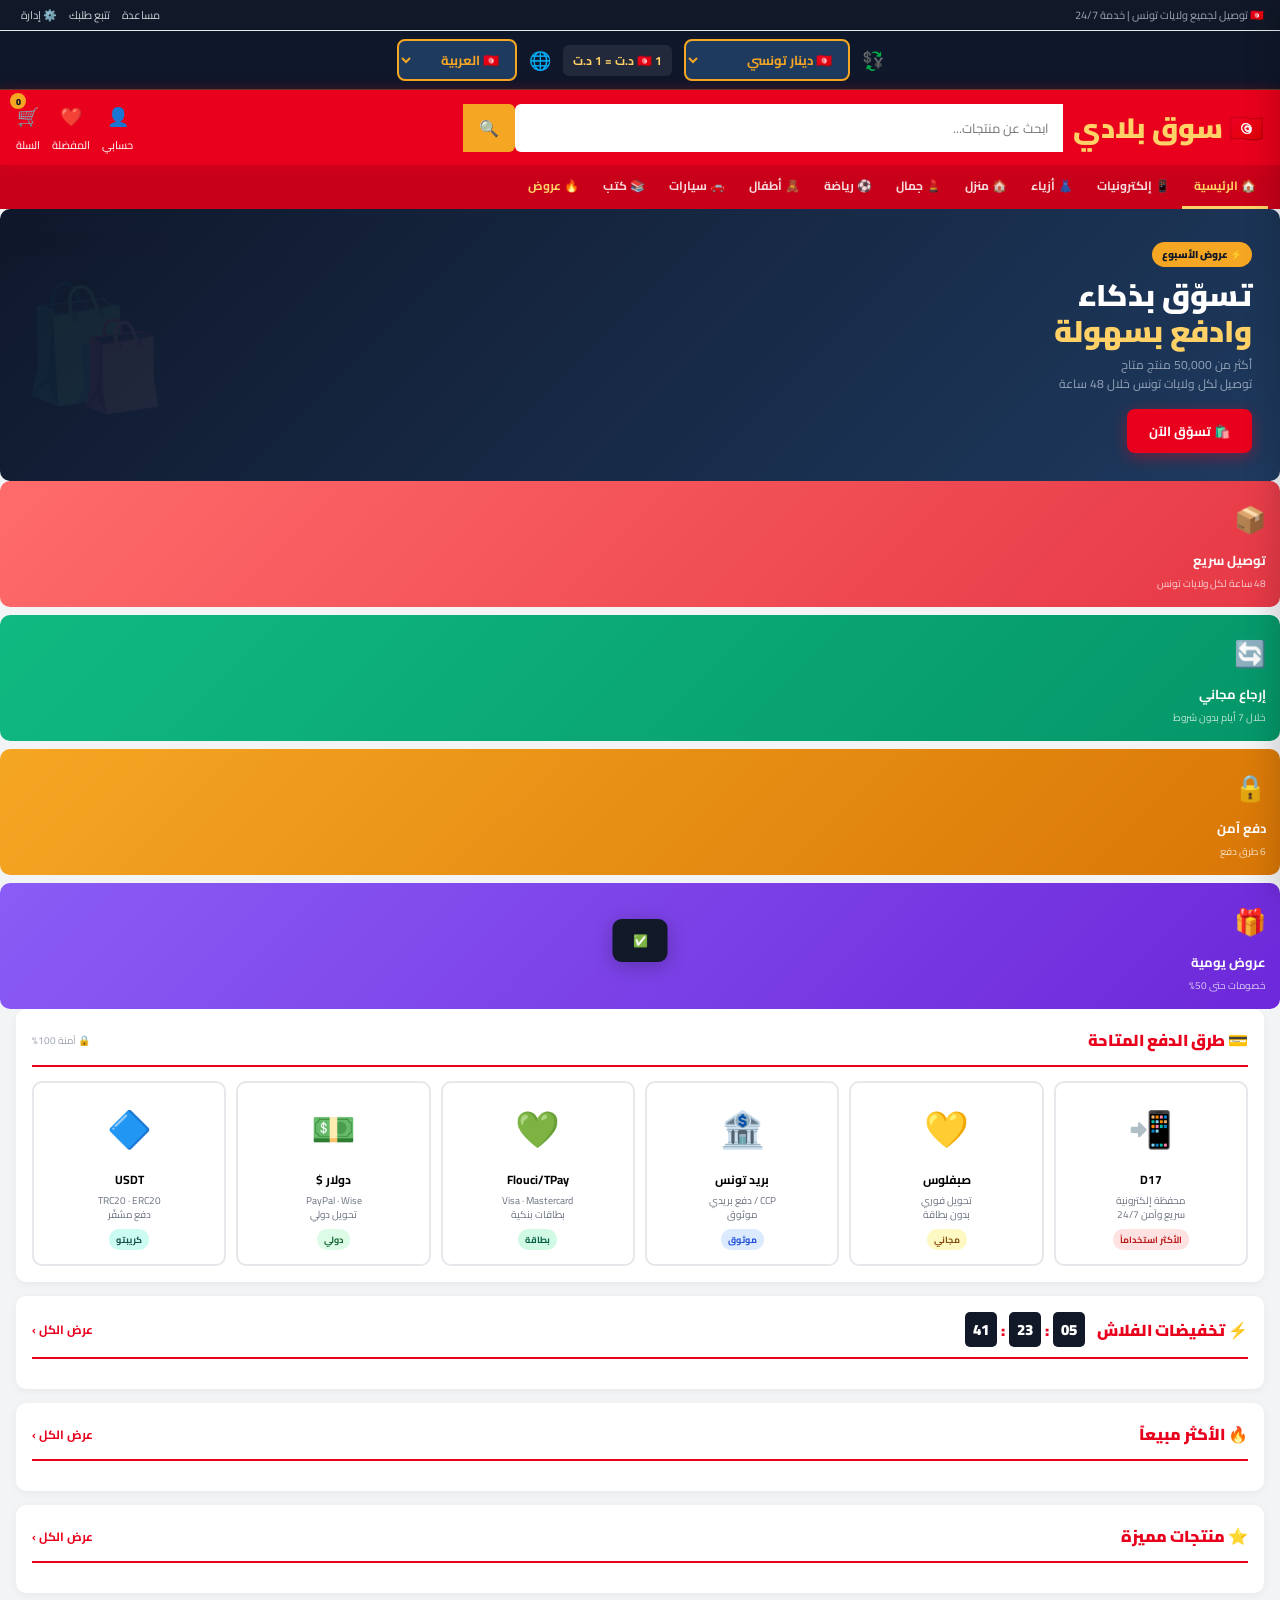
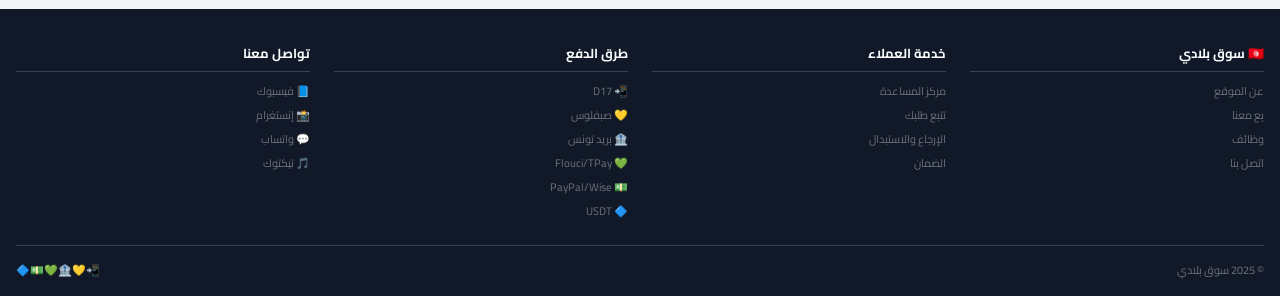
==== commit 51f46be6: "Remove hero section and sidebar from index.html Removed the hero section and its sidebar from the HT" ====
--- a/index.html
+++ b/index.html
@@ -74,12 +74,7 @@
   <a href="#products" onclick="filterCat('all',this)" style="color:#FFD166">🔥 عروض</a>
 </nav>
 
-<!-- HERO -->
-<div class="hero">
-  <!-- Sidebar -->
-  <div class="cat-sidebar">
-  
-  </div>
+
 
   <!-- Banner -->
   <div class="main-banner">
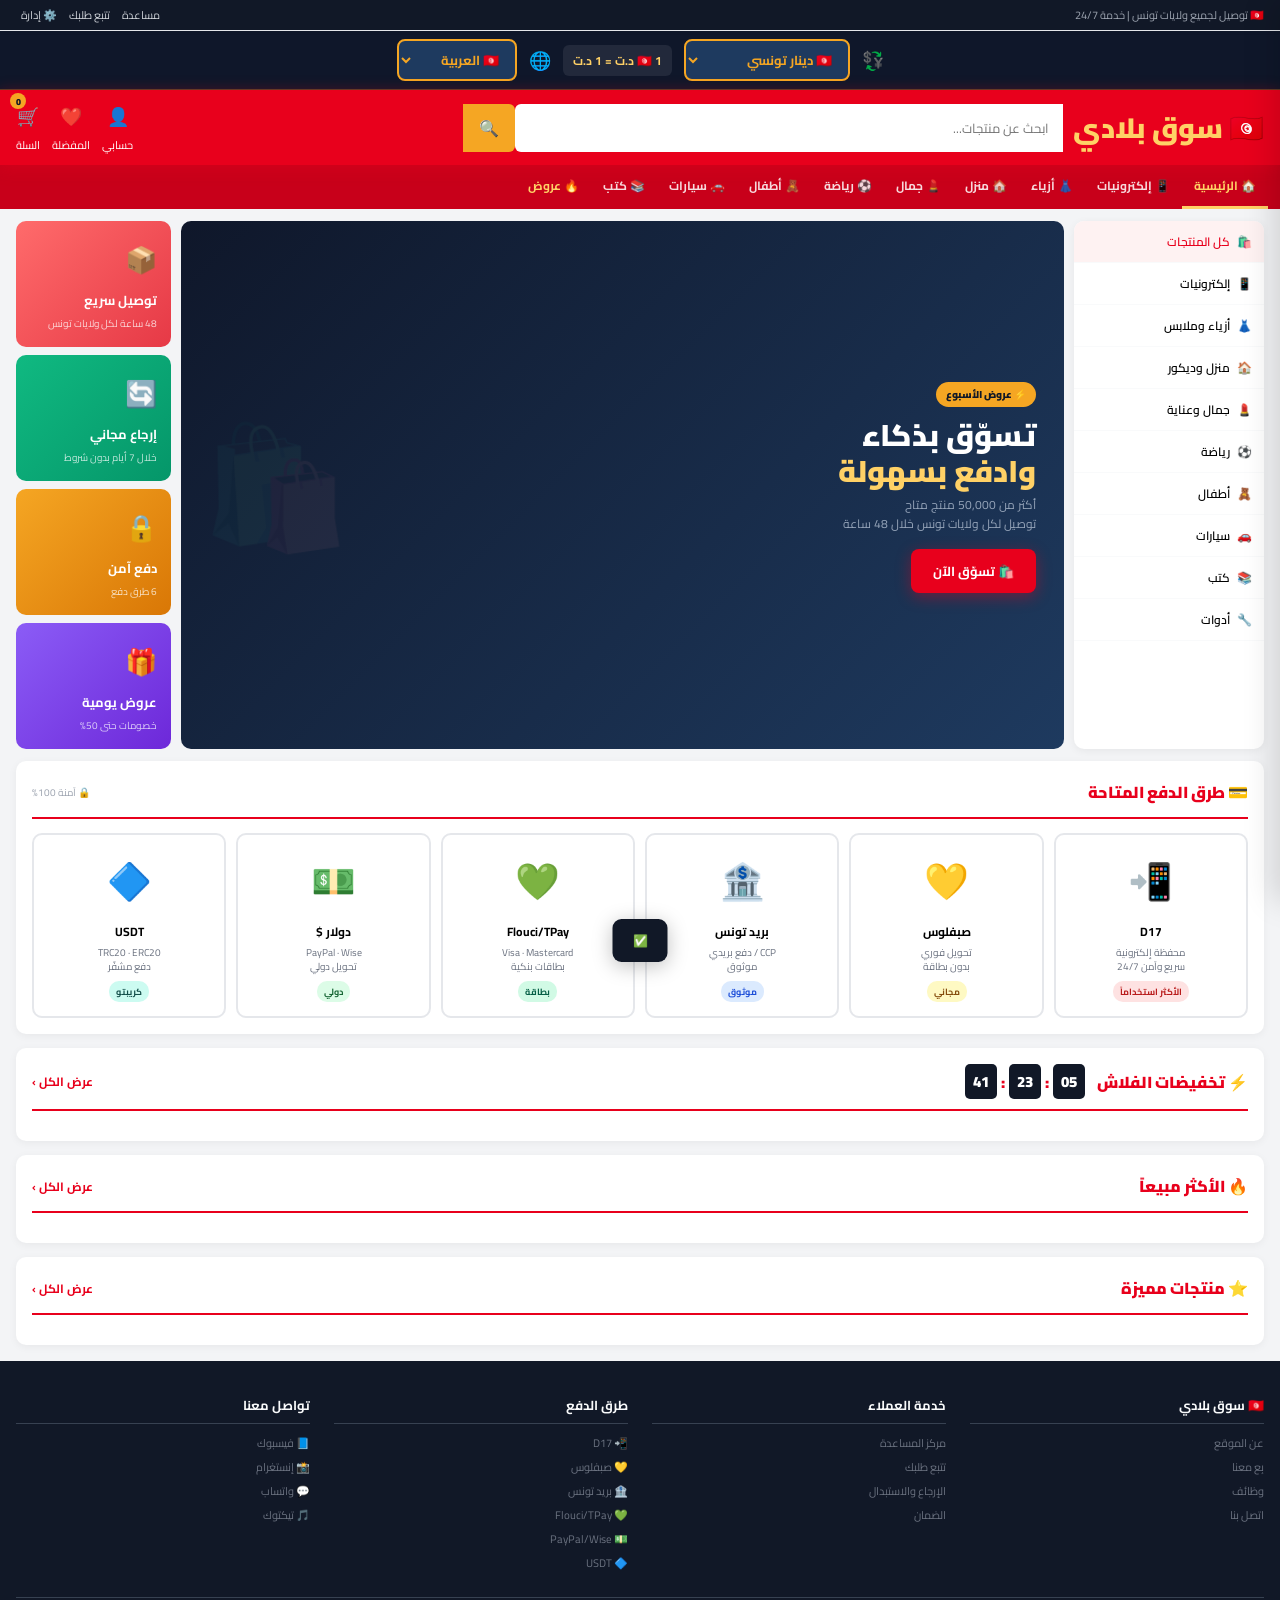
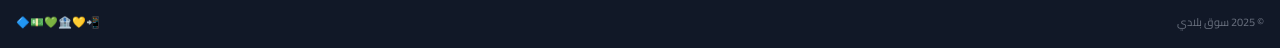
==== commit 25102dd6: "Add files via upload" ====
--- a/index.html
+++ b/index.html
@@ -74,7 +74,21 @@
   <a href="#products" onclick="filterCat('all',this)" style="color:#FFD166">🔥 عروض</a>
 </nav>
 
-
+<!-- HERO -->
+<div class="hero">
+  <!-- Sidebar -->
+  <div class="cat-sidebar">
+    <div class="cat-item" onclick="filterCat('all',this)" style="background:#FEF2F2;color:var(--red)"><span>🛍️</span><span class="cat-name" data-key="all">كل المنتجات</span></div>
+    <div class="cat-item" onclick="filterCat('electronics',this)"><span>📱</span><span class="cat-name" data-key="electronics">إلكترونيات</span></div>
+    <div class="cat-item" onclick="filterCat('fashion',this)"><span>👗</span><span class="cat-name" data-key="fashion">أزياء وملابس</span></div>
+    <div class="cat-item" onclick="filterCat('home',this)"><span>🏠</span><span class="cat-name" data-key="home">منزل وديكور</span></div>
+    <div class="cat-item" onclick="filterCat('beauty',this)"><span>💄</span><span class="cat-name" data-key="beauty">جمال وعناية</span></div>
+    <div class="cat-item" onclick="filterCat('sports',this)"><span>⚽</span><span class="cat-name" data-key="sports">رياضة</span></div>
+    <div class="cat-item" onclick="filterCat('kids',this)"><span>🧸</span><span class="cat-name" data-key="kids">أطفال</span></div>
+    <div class="cat-item" onclick="filterCat('cars',this)"><span>🚗</span><span class="cat-name" data-key="cars">سيارات</span></div>
+    <div class="cat-item" onclick="filterCat('books',this)"><span>📚</span><span class="cat-name" data-key="books">كتب</span></div>
+    <div class="cat-item" onclick="filterCat('tools',this)"><span>🔧</span><span class="cat-name" data-key="tools">أدوات</span></div>
+  </div>
 
   <!-- Banner -->
   <div class="main-banner">
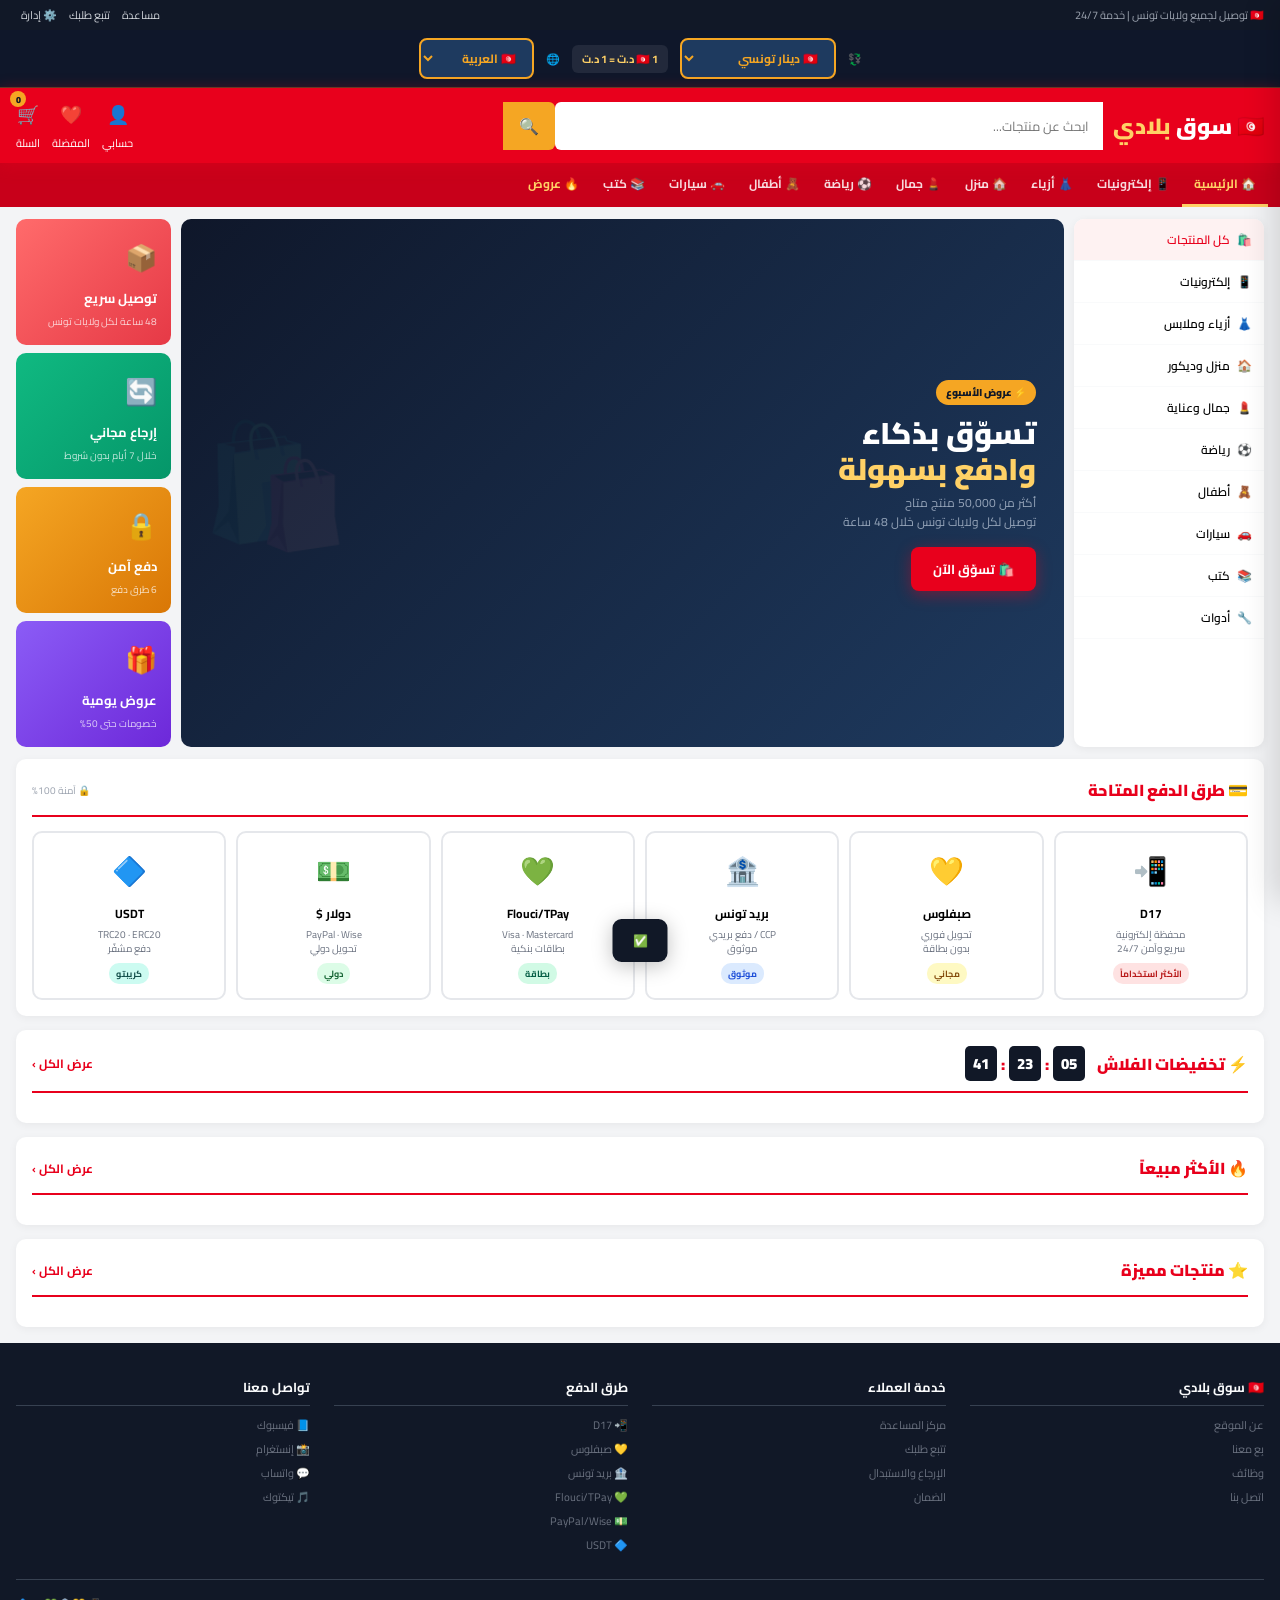
==== commit 522f452a: "Add files via upload" ====
--- a/index.html
+++ b/index.html
@@ -4,10 +4,294 @@
 <meta charset="UTF-8">
 <meta name="viewport" content="width=device-width, initial-scale=1.0">
 <title>سوق بلادي | Souq Bladi</title>
-<link rel="icon" href="favicon.svg" type="image/svg+xml">
 <link href="https://fonts.googleapis.com/css2?family=Cairo:wght@400;600;700;900&display=swap" rel="stylesheet">
 <script src="https://cdn.jsdelivr.net/npm/@supabase/supabase-js@2"></script>
-<link rel="stylesheet" href="css/style.css">
+<style>
+*{margin:0;padding:0;box-sizing:border-box}
+:root{--red:#E8001C;--gold:#F5A623;--dark:#111827;--green:#10B981;--border:#E5E7EB;--bg:#F3F4F6}
+body{font-family:'Cairo',sans-serif;background:var(--bg);direction:rtl}
+a{text-decoration:none;color:inherit}
+button{font-family:'Cairo',sans-serif;cursor:pointer;border:none}
+input,select,textarea{font-family:'Cairo',sans-serif;outline:none}
+
+/* TOPBAR */
+.topbar{background:var(--dark);color:#9CA3AF;font-size:11px;padding:5px 16px;display:flex;justify-content:space-between;align-items:center;flex-wrap:wrap;gap:4px}
+.topbar a{color:#D1D5DB;margin:0 5px;transition:color .2s}.topbar a:hover{color:var(--gold)}
+
+/* CURRENCY BAR */
+.cbar{background:#0F172A;padding:8px 16px;display:flex;align-items:center;justify-content:center;gap:12px;flex-wrap:wrap;border-bottom:1px solid rgba(245,166,35,.3)}
+.cbar-label{color:#93C5FD;font-size:11px;font-weight:700}
+.cbar select{background:#1E3A5F;border:2px solid var(--gold);color:var(--gold);padding:6px 12px;border-radius:8px;font-size:12px;font-family:'Cairo',sans-serif;cursor:pointer;font-weight:700}
+.cbar-rate{color:#FFD166;font-size:11px;font-weight:700;background:rgba(255,255,255,.08);padding:4px 10px;border-radius:6px}
+
+/* HEADER */
+header{background:var(--red);padding:10px 16px;display:flex;align-items:center;gap:10px;position:sticky;top:0;z-index:100;box-shadow:0 3px 15px rgba(232,0,28,.4)}
+.logo{font-size:22px;font-weight:900;color:white;white-space:nowrap}
+.logo span{color:#FFD166}
+.search-wrap{flex:1;display:flex;max-width:600px}
+.search-wrap input{flex:1;padding:9px 14px;border:none;border-radius:6px 0 0 6px;font-size:13px;direction:rtl}
+.search-wrap button{padding:9px 16px;background:var(--gold);border-radius:0 6px 6px 0;font-size:16px}
+.hactions{display:flex;gap:12px;align-items:center;margin-right:auto}
+.hbtn{color:white;font-size:11px;display:flex;flex-direction:column;align-items:center;gap:2px;cursor:pointer;position:relative}
+.hbtn .ico{font-size:18px}
+.cbadge{background:var(--gold);color:var(--dark);font-size:9px;font-weight:900;border-radius:50%;width:16px;height:16px;display:flex;align-items:center;justify-content:center;position:absolute;top:-7px;left:-6px}
+
+/* NAV */
+nav{background:#C8001A;display:flex;overflow-x:auto;scrollbar-width:none;padding:0 12px}
+nav::-webkit-scrollbar{display:none}
+nav a{color:rgba(255,255,255,.85);font-size:12px;font-weight:700;padding:9px 12px;white-space:nowrap;border-bottom:3px solid transparent;transition:all .2s}
+nav a:hover,nav a.active{color:#FFD166;border-bottom-color:#FFD166}
+
+/* HERO */
+.hero{display:grid;grid-template-columns:190px 1fr 155px;gap:10px;padding:12px 16px;max-width:1280px;margin:0 auto}
+.cat-sidebar{background:white;border-radius:10px;overflow:hidden;box-shadow:0 2px 8px rgba(0,0,0,.06)}
+.cat-item{padding:9px 12px;font-size:12px;display:flex;align-items:center;gap:7px;cursor:pointer;border-bottom:1px solid #F9FAFB;transition:all .2s;font-weight:600}
+.cat-item:hover{background:#FEF2F2;color:var(--red)}
+.main-banner{border-radius:10px;background:linear-gradient(135deg,#0F172A,#1E3A5F);display:flex;align-items:center;padding:28px;position:relative;overflow:hidden;min-height:240px}
+.banner-deco{position:absolute;left:20px;font-size:120px;opacity:.06;animation:float 4s ease-in-out infinite}
+@keyframes float{0%,100%{transform:translateY(0)}50%{transform:translateY(-10px)}}
+.banner-content{z-index:2}
+.banner-tag{background:var(--gold);color:var(--dark);font-size:10px;font-weight:900;padding:3px 10px;border-radius:20px;display:inline-block;margin-bottom:10px}
+.banner-title{font-size:30px;font-weight:900;color:white;line-height:1.2;margin-bottom:6px}
+.banner-title span{color:#FFD166}
+.banner-sub{color:#94A3B8;font-size:12px;margin-bottom:16px;line-height:1.6}
+.banner-btn{background:var(--red);color:white;padding:10px 22px;border-radius:8px;font-weight:700;font-size:13px;display:inline-block;transition:all .2s;box-shadow:0 4px 15px rgba(232,0,28,.4)}
+.banner-btn:hover{background:#b50017;transform:translateY(-2px)}
+.mini-col{display:flex;flex-direction:column;gap:8px}
+.mini-b{border-radius:10px;padding:14px;flex:1;cursor:pointer;transition:transform .2s;display:flex;flex-direction:column;justify-content:center;min-height:80px}
+.mini-b:hover{transform:scale(1.03)}
+.mini-b .mi{font-size:26px;margin-bottom:4px}
+.mini-b .mt{color:white;font-weight:700;font-size:13px}
+.mini-b .ms{color:rgba(255,255,255,.75);font-size:10px;margin-top:2px}
+
+/* SECTIONS */
+.sec-wrap{max-width:1280px;margin:0 auto 14px;padding:0 16px}
+.sec-box{background:white;border-radius:10px;padding:16px;box-shadow:0 2px 8px rgba(0,0,0,.05)}
+.sec-head{display:flex;align-items:center;justify-content:space-between;margin-bottom:14px;border-bottom:2px solid var(--red);padding-bottom:10px}
+.sec-title{font-size:16px;font-weight:900;color:var(--red)}
+.see-all{color:var(--red);font-size:12px;font-weight:700}
+
+/* PAYMENT CARDS */
+.pay-grid{display:grid;grid-template-columns:repeat(6,1fr);gap:10px}
+.pay-card{border:2px solid var(--border);border-radius:10px;padding:12px 8px;text-align:center;cursor:pointer;transition:all .25s}
+.pay-card:hover,.pay-card.sel{border-color:var(--red);background:#FEF2F2;transform:translateY(-2px)}
+.pc-ico{font-size:28px;margin-bottom:5px}
+.pc-name{font-size:12px;font-weight:700;margin-bottom:3px}
+.pc-desc{font-size:10px;color:#6B7280;line-height:1.4}
+.pc-badge{font-size:9px;padding:2px 7px;border-radius:10px;display:inline-block;margin-top:4px;font-weight:700}
+
+/* FLASH */
+.flash-head{display:flex;align-items:center;gap:12px;flex-wrap:wrap}
+.countdown{display:flex;gap:4px;align-items:center}
+.cd{background:var(--dark);color:white;padding:3px 8px;border-radius:5px;font-size:15px;font-weight:900;min-width:32px;text-align:center}
+.cd-sep{color:var(--red);font-weight:900}
+
+/* PRODUCTS */
+.prod-grid{display:grid;grid-template-columns:repeat(auto-fill,minmax(170px,1fr));gap:10px;margin-top:14px}
+.pcard{background:white;border-radius:10px;overflow:hidden;cursor:pointer;transition:all .25s;border:1.5px solid transparent;position:relative}
+.pcard:hover{box-shadow:0 8px 30px rgba(0,0,0,.1);border-color:var(--red);transform:translateY(-3px)}
+.pimg{width:100%;aspect-ratio:1;background:linear-gradient(135deg,#F9FAFB,#F3F4F6);display:flex;align-items:center;justify-content:center;font-size:52px;position:relative;overflow:hidden}
+.pimg img{width:100%;height:100%;object-fit:cover}
+.disc-badge{position:absolute;top:6px;right:6px;background:var(--red);color:white;font-size:9px;font-weight:900;padding:2px 6px;border-radius:4px}
+.wish-btn{position:absolute;top:6px;left:6px;width:26px;height:26px;background:white;border-radius:50%;display:flex;align-items:center;justify-content:center;font-size:13px;box-shadow:0 2px 6px rgba(0,0,0,.1);opacity:0;transition:opacity .2s;cursor:pointer;border:none}
+.pcard:hover .wish-btn{opacity:1}
+.add-btn{position:absolute;bottom:0;left:0;right:0;background:var(--red);color:white;font-size:11px;font-weight:700;padding:7px;display:flex;align-items:center;justify-content:center;gap:4px;transform:translateY(100%);transition:transform .25s;cursor:pointer;border:none;font-family:'Cairo',sans-serif}
+.pcard:hover .add-btn{transform:translateY(0)}
+.pinfo{padding:9px 10px 10px}
+.pname{font-size:11px;color:#374151;margin-bottom:4px;display:-webkit-box;-webkit-line-clamp:2;-webkit-box-orient:vertical;overflow:hidden;line-height:1.4;font-weight:600}
+.pprices{display:flex;align-items:center;gap:5px;flex-wrap:wrap;margin-bottom:3px}
+.pnew{font-size:14px;font-weight:900;color:var(--red)}
+.pold{font-size:10px;color:#D1D5DB;text-decoration:line-through}
+.pstars{color:var(--gold);font-size:10px}
+.pmeta{font-size:10px;color:#9CA3AF}
+.pship{font-size:10px;color:var(--green);font-weight:700;margin-top:2px}
+
+/* CART */
+.overlay{position:fixed;inset:0;background:rgba(0,0,0,.5);z-index:200;opacity:0;pointer-events:none;transition:opacity .3s}
+.overlay.open{opacity:1;pointer-events:all}
+.cart-panel{position:fixed;right:0;top:0;height:100vh;width:340px;max-width:100vw;background:white;z-index:300;display:flex;flex-direction:column;transform:translateX(100%);transition:transform .3s;box-shadow:-6px 0 30px rgba(0,0,0,.15)}
+.cart-panel.open{transform:translateX(0)}
+.cp-head{display:flex;align-items:center;justify-content:space-between;padding:14px;border-bottom:2px solid var(--red)}
+.cp-title{font-size:16px;font-weight:900}
+.cp-close{background:none;font-size:20px;color:#9CA3AF}
+.cp-close:hover{color:var(--red)}
+.cp-items{flex:1;overflow-y:auto;padding:10px}
+.cart-empty{display:flex;flex-direction:column;align-items:center;justify-content:center;height:100%;color:#9CA3AF;gap:8px;text-align:center}
+.citem{display:flex;gap:9px;padding:9px;background:#F9FAFB;border-radius:8px;margin-bottom:7px}
+.citem-img{width:54px;height:54px;background:white;border-radius:6px;display:flex;align-items:center;justify-content:center;font-size:24px;border:1px solid var(--border);flex-shrink:0}
+.citem-info{flex:1;min-width:0}
+.citem-name{font-size:11px;font-weight:600;margin-bottom:2px;display:-webkit-box;-webkit-line-clamp:2;-webkit-box-orient:vertical;overflow:hidden}
+.citem-price{color:var(--red);font-weight:900;font-size:13px}
+.cqty{display:flex;align-items:center;gap:5px;margin-top:4px}
+.qty-btn{width:22px;height:22px;border:1.5px solid var(--border);background:white;border-radius:4px;display:flex;align-items:center;justify-content:center;cursor:pointer;font-size:13px;transition:all .2s}
+.qty-btn:hover{border-color:var(--red);color:var(--red)}
+.citem-del{background:none;color:#D1D5DB;font-size:15px;cursor:pointer;align-self:flex-start;transition:color .2s}
+.citem-del:hover{color:var(--red)}
+.cp-foot{padding:12px;border-top:1px solid var(--border)}
+.cp-summary{background:#F9FAFB;border-radius:8px;padding:10px;margin-bottom:10px}
+.cs-row{display:flex;justify-content:space-between;font-size:12px;margin-bottom:5px;color:#6B7280}
+.cs-total{display:flex;justify-content:space-between;font-size:15px;font-weight:900;color:var(--red);border-top:1px solid var(--border);padding-top:7px;margin-top:3px}
+.checkout-btn{width:100%;background:var(--red);color:white;padding:12px;border-radius:8px;font-size:14px;font-weight:900;transition:background .2s}
+.checkout-btn:hover{background:#b50017}
+
+/* MODALS */
+.modal-bg{position:fixed;inset:0;background:rgba(0,0,0,.6);z-index:400;display:none;align-items:center;justify-content:center;padding:16px}
+.modal-bg.open{display:flex}
+.modal-box{background:white;border-radius:14px;width:100%;max-width:520px;max-height:90vh;overflow-y:auto;animation:popIn .3s ease}
+@keyframes popIn{from{transform:scale(.9);opacity:0}to{transform:scale(1);opacity:1}}
+.mhead{padding:15px 18px;border-radius:14px 14px 0 0;display:flex;align-items:center;justify-content:space-between}
+.mhead.red{background:var(--red);color:white}
+.mhead.blue{background:#1D4ED8;color:white}
+.mhead.pink{background:linear-gradient(135deg,var(--red),#FF6B6B);color:white}
+.mhead.green{background:#065F46;color:white}
+.mtitle{font-size:15px;font-weight:900}
+.mclose{background:none;color:inherit;font-size:20px;cursor:pointer}
+.mbody{padding:18px}
+
+/* FORM */
+.fgrid{display:grid;grid-template-columns:1fr 1fr;gap:10px}
+.fg{display:flex;flex-direction:column;gap:3px}
+.fg.full{grid-column:1/-1}
+.flbl{font-size:11px;font-weight:700;color:#6B7280}
+.finp,.fsel{padding:9px 11px;border:2px solid var(--border);border-radius:7px;font-size:12px;font-family:'Cairo',sans-serif;direction:rtl;transition:border-color .2s;width:100%}
+.finp:focus,.fsel:focus{border-color:var(--red)}
+
+/* PAYMENT METHODS */
+.pmethods{display:grid;grid-template-columns:1fr 1fr;gap:8px}
+.pm{border:2px solid var(--border);border-radius:9px;padding:10px;cursor:pointer;transition:all .2s;display:flex;align-items:center;gap:8px}
+.pm:hover,.pm.active{border-color:var(--red);background:#FEF2F2}
+.pm.full{grid-column:1/-1}
+.pm-ico{font-size:22px}
+.pm-name{font-size:12px;font-weight:700}
+.pm-sub{font-size:10px;color:#9CA3AF}
+
+/* ORDER SUMMARY */
+.osum{background:#F9FAFB;border-radius:9px;padding:13px;margin-top:14px}
+.orow{display:flex;justify-content:space-between;font-size:12px;color:#6B7280;padding:3px 0}
+.ototal{display:flex;justify-content:space-between;font-size:16px;font-weight:900;color:var(--red);border-top:2px solid var(--border);padding-top:8px;margin-top:5px}
+.place-btn{width:100%;background:var(--red);color:white;padding:13px;border-radius:9px;font-size:15px;font-weight:900;margin-top:12px;transition:all .2s;box-shadow:0 4px 15px rgba(232,0,28,.3)}
+.place-btn:hover{background:#b50017;transform:translateY(-2px)}
+.place-btn:disabled{opacity:.6;transform:none}
+
+/* SUCCESS */
+.success-ov{position:fixed;inset:0;background:rgba(0,0,0,.7);z-index:500;display:none;align-items:center;justify-content:center;padding:16px}
+.success-ov.open{display:flex}
+.success-box{background:white;border-radius:16px;padding:36px;text-align:center;max-width:380px;width:100%;animation:popIn .4s ease}
+.s-ico{font-size:64px;margin-bottom:12px}
+.s-title{font-size:22px;font-weight:900;color:var(--green);margin-bottom:6px}
+.s-sub{color:#6B7280;font-size:13px;line-height:1.6;margin-bottom:16px}
+.s-close{background:var(--green);color:white;padding:11px 28px;border-radius:9px;font-size:13px;font-weight:700;cursor:pointer;font-family:'Cairo',sans-serif}
+
+/* TRACK */
+.track-inp-wrap{display:flex;gap:7px;margin-bottom:14px}
+.track-inp{flex:1;padding:10px 12px;border:2px solid var(--border);border-radius:7px;font-size:13px;font-family:'Cairo',sans-serif;direction:ltr}
+.track-inp:focus{border-color:var(--red)}
+.track-btn{background:var(--red);color:white;padding:10px 16px;border-radius:7px;font-size:13px;font-weight:700;font-family:'Cairo',sans-serif;white-space:nowrap}
+.track-step{display:flex;align-items:center;gap:10px;padding:9px 0;border-bottom:1px solid #F3F4F6}
+.track-step:last-child{border:none}
+.ts-ico{font-size:20px;width:32px;text-align:center}
+.ts-title{font-size:12px;font-weight:700}
+.ts-date{font-size:10px;color:#9CA3AF;margin-top:1px}
+.ts-done .ts-title{color:var(--green)}
+.ts-active .ts-title{color:var(--red);font-size:13px}
+
+/* FAQ */
+.faq-item{border-bottom:1px solid #F3F4F6}
+.faq-q{padding:11px 13px;font-size:12px;font-weight:700;cursor:pointer;display:flex;justify-content:space-between;align-items:center}
+.faq-q:hover{background:#F9FAFB}
+.faq-a{padding:0 13px;font-size:11px;color:#6B7280;line-height:1.6;max-height:0;overflow:hidden;transition:all .3s}
+.faq-a.open{max-height:150px;padding:8px 13px}
+
+/* ACCOUNT */
+.acc-tabs{display:flex;border-bottom:2px solid #F3F4F6;margin-bottom:14px}
+.acc-tab{padding:9px 18px;font-size:12px;font-weight:700;cursor:pointer;border-bottom:3px solid transparent;margin-bottom:-2px;color:#9CA3AF;background:none;font-family:'Cairo',sans-serif;transition:all .2s}
+.acc-tab.active{color:var(--red);border-bottom-color:var(--red)}
+.acc-content{display:none}.acc-content.active{display:block}
+.acc-inp{width:100%;padding:10px 12px;border:2px solid var(--border);border-radius:7px;font-size:13px;font-family:'Cairo',sans-serif;direction:rtl;outline:none;margin-bottom:9px;transition:border-color .2s}
+.acc-inp:focus{border-color:var(--red)}
+.acc-btn{width:100%;background:var(--red);color:white;padding:11px;border-radius:7px;font-size:14px;font-weight:700;font-family:'Cairo',sans-serif;transition:background .2s;margin-bottom:8px}
+.acc-btn:hover{background:#b50017}
+.social-btn{width:100%;padding:9px;border-radius:7px;font-size:12px;font-weight:700;font-family:'Cairo',sans-serif;border:2px solid var(--border);display:flex;align-items:center;justify-content:center;gap:7px;background:white;margin-bottom:7px;cursor:pointer;transition:all .2s}
+.social-btn:hover{border-color:var(--red);background:#FEF2F2}
+.acc-err{color:var(--red);font-size:11px;font-weight:700;background:#FEE2E2;padding:6px 10px;border-radius:6px;margin-bottom:8px;display:none}
+.acc-divider{text-align:center;color:#9CA3AF;font-size:11px;margin:10px 0;position:relative}
+.acc-divider::before{content:'';position:absolute;top:50%;left:0;right:0;height:1px;background:#F3F4F6}
+.acc-divider span{background:white;padding:0 10px;position:relative}
+
+/* WISHLIST */
+.wish-grid{display:grid;grid-template-columns:repeat(2,1fr);gap:9px}
+.wish-item{background:#F9FAFB;border-radius:9px;padding:11px;text-align:center;position:relative}
+.wi-del{position:absolute;top:5px;left:5px;width:20px;height:20px;background:#FEE2E2;color:var(--red);border:none;border-radius:50%;cursor:pointer;font-size:11px}
+.wi-ico{font-size:32px;margin-bottom:5px}
+.wi-name{font-size:11px;font-weight:600;margin-bottom:3px}
+.wi-price{font-size:13px;font-weight:900;color:var(--red)}
+.wi-add{width:100%;background:var(--red);color:white;border:none;padding:6px;border-radius:6px;font-size:11px;font-weight:700;cursor:pointer;font-family:'Cairo',sans-serif;margin-top:7px}
+
+/* FOOTER */
+footer{background:var(--dark);color:#6B7280;padding:32px 16px 16px;margin-top:16px}
+.footer-grid{max-width:1280px;margin:0 auto;display:grid;grid-template-columns:repeat(4,1fr);gap:24px;margin-bottom:20px}
+.fc h4{color:#F9FAFB;font-size:13px;font-weight:700;margin-bottom:9px;padding-bottom:6px;border-bottom:1px solid #374151}
+.fc a{display:block;color:#6B7280;font-size:11px;margin-bottom:4px;transition:color .2s}
+.fc a:hover{color:#FFD166}
+.footer-bottom{max-width:1280px;margin:0 auto;padding-top:14px;border-top:1px solid #374151;display:flex;justify-content:space-between;align-items:center;font-size:11px;flex-wrap:wrap;gap:6px}
+
+/* TOAST */
+.toast{position:fixed;bottom:18px;left:50%;transform:translateX(-50%) translateY(80px);background:var(--dark);color:white;padding:10px 20px;border-radius:9px;font-size:12px;font-weight:600;z-index:999;transition:transform .3s;box-shadow:0 4px 20px rgba(0,0,0,.25);white-space:nowrap}
+.toast.show{transform:translateX(-50%) translateY(0)}
+.toast.green{background:var(--green)}
+
+/* USDT/USD PANELS */
+.crypto-panel{border-radius:9px;padding:13px;margin-top:9px;display:none}
+.crypto-panel.show{display:block}
+.usdt-panel{background:linear-gradient(135deg,#0D2B1F,#133D2A);border:2px solid #26A17B}
+.usd-panel{background:linear-gradient(135deg,#0D2010,#1A3318);border:2px solid #16A34A}
+.crypto-title{font-size:13px;font-weight:700;margin-bottom:8px}
+.usdt-panel .crypto-title{color:#26A17B}
+.usd-panel .crypto-title{color:#4CAF50}
+.crypto-amt{font-size:20px;font-weight:900;margin-bottom:5px}
+.usdt-panel .crypto-amt{color:#26A17B}
+.usd-panel .crypto-amt{color:#4CAF50}
+.net-tags{display:flex;gap:6px;flex-wrap:wrap;margin-bottom:8px}
+.net-tag{background:rgba(38,161,123,.15);border:1px solid #26A17B;color:#7DFFD9;padding:3px 8px;border-radius:8px;font-size:10px;font-weight:700;cursor:pointer;transition:all .2s}
+.net-tag.active,.net-tag:hover{background:#26A17B;color:white}
+.wallet-addr{background:rgba(0,0,0,.25);border:1px solid #26A17B;border-radius:6px;padding:8px 10px;font-size:9px;color:#7DFFD9;word-break:break-all;font-family:monospace;cursor:pointer;direction:ltr}
+.usd-grid{display:grid;grid-template-columns:1fr 1fr;gap:6px}
+.usd-m{background:rgba(255,255,255,.06);border:1px solid rgba(76,175,80,.3);border-radius:7px;padding:8px;text-align:center;cursor:pointer}
+.usd-m:hover{background:rgba(76,175,80,.1)}
+.usd-m-ico{font-size:20px;margin-bottom:3px}
+.usd-m-name{font-size:11px;font-weight:700;color:#A5D6A7}
+.usd-m-sub{font-size:9px;color:#666}
+
+/* PAY DETAILS */
+.pay-details{background:#F9FAFB;border-radius:10px;padding:14px;margin:12px 0}
+.pd-method{background:white;border:2px solid var(--border);border-radius:9px;padding:11px;margin-bottom:7px}
+.pd-method.hl{border-color:var(--red);background:#FEF2F2}
+.pd-title{font-size:12px;font-weight:900;color:var(--red);margin-bottom:8px}
+.pd-row{display:flex;justify-content:space-between;align-items:center;font-size:11px;padding:3px 0;border-bottom:1px solid #F3F4F6}
+.pd-row:last-child{border:none}
+.pd-lbl{color:#9CA3AF;font-weight:600}
+.pd-val{font-weight:700;direction:ltr;font-family:monospace;font-size:10px}
+.pd-copy{background:var(--red);color:white;border:none;padding:2px 7px;border-radius:5px;font-size:9px;cursor:pointer;margin-right:4px;font-family:'Cairo',sans-serif}
+.cod-box{background:#EFF6FF;border:1px solid #BFDBFE;border-radius:8px;padding:11px;font-size:11px;color:#1E40AF;line-height:1.7}
+.wa-btn{display:flex;align-items:center;justify-content:center;gap:7px;background:#25D366;color:white;padding:10px;border-radius:9px;font-size:12px;font-weight:700;margin-top:10px;text-decoration:none;transition:background .2s}
+.wa-btn:hover{background:#128C7E}
+
+@media(max-width:900px){
+  .hero{grid-template-columns:1fr}
+  .cat-sidebar{display:none}
+  .mini-col{display:grid;grid-template-columns:1fr 1fr;gap:8px}
+  .pay-grid{grid-template-columns:repeat(3,1fr)}
+  .footer-grid{grid-template-columns:repeat(2,1fr)}
+}
+@media(max-width:600px){
+  .hactions .hbtn:not(:last-child){display:none}
+  .prod-grid{grid-template-columns:repeat(2,1fr)}
+  .pay-grid{grid-template-columns:repeat(2,1fr)}
+  .fgrid{grid-template-columns:1fr}
+  .pmethods{grid-template-columns:1fr}
+  .mini-col{display:none}
+}
+</style>
 </head>
 <body>
 
@@ -17,7 +301,7 @@
   <div>
     <a href="#" onclick="event.preventDefault();openModal('help-modal')" id="tb-help">مساعدة</a>
     <a href="#" onclick="event.preventDefault();openModal('track-modal')" id="tb-track">تتبع طلبك</a>
-    <a href="admin.html" id="tb-admin">⚙️ إدارة</a>
+    <a href="admin.html">⚙️ إدارة</a>
   </div>
 </div>
 
@@ -48,7 +332,7 @@
 
 <!-- HEADER -->
 <header>
-  <a href="/" class="logo">🇹🇳 <span id="logo-text1">سوق</span> <span id="logo-text2">بلادي</span></a>
+  <a href="/" class="logo">🇹🇳 سوق <span>بلادي</span></a>
   <div class="search-wrap">
     <input type="text" id="search-inp" placeholder="ابحث عن منتجات..." onkeydown="if(event.key==='Enter')doSearch()">
     <button onclick="doSearch()">🔍</button>
@@ -169,8 +453,8 @@
   <div class="footer-grid">
     <div class="fc"><h4>🇹🇳 سوق بلادي</h4><a href="#" id="fc1-a1">عن الموقع</a><a href="#" id="fc1-a2">بِع معنا</a><a href="#" id="fc1-a3">وظائف</a><a href="#" id="fc1-a4">اتصل بنا</a></div>
     <div class="fc"><h4 id="fc2-h">خدمة العملاء</h4><a href="#" onclick="event.preventDefault();openModal('help-modal')" id="fc2-a1">مركز المساعدة</a><a href="#" onclick="event.preventDefault();openModal('track-modal')" id="fc2-a2">تتبع طلبك</a><a href="#" id="fc2-a3">الإرجاع والاستبدال</a><a href="#" id="fc2-a4">الضمان</a></div>
-    <div class="fc"><h4 id="fc3-h">طرق الدفع</h4><a href="#">📲 D17</a><a href="#">💛 <span id="fc-sabflous">صبفلوس</span></a><a href="#">🏦 <span id="fc-tunisie-post">بريد تونس</span></a><a href="#">💚 Flouci/TPay</a><a href="#">💵 PayPal/Wise</a><a href="#">🔷 USDT</a></div>
-    <div class="fc"><h4 id="fc4-h">تواصل معنا</h4><a href="#">📘 <span id="fc-facebook">فيسبوك</span></a><a href="#">📸 <span id="fc-instagram">إنستغرام</span></a><a href="#">💬 <span id="fc-whatsapp">واتساب</span></a><a href="#">🎵 <span id="fc-tiktok">تيكتوك</span></a></div>
+    <div class="fc"><h4 id="fc3-h">طرق الدفع</h4><a href="#">📲 D17</a><a href="#">💛 صبفلوس</a><a href="#">🏦 بريد تونس</a><a href="#">💚 Flouci/TPay</a><a href="#">💵 PayPal/Wise</a><a href="#">🔷 USDT</a></div>
+    <div class="fc"><h4 id="fc4-h">تواصل معنا</h4><a href="#">📘 فيسبوك</a><a href="#">📸 إنستغرام</a><a href="#">💬 واتساب</a><a href="#">🎵 تيكتوك</a></div>
   </div>
   <div class="footer-bottom"><span>© 2025 سوق بلادي</span><span>📲💛🏦💚💵🔷</span></div>
 </footer>
@@ -331,8 +615,9 @@
           <input class="acc-inp" id="login-email" type="email" placeholder="example@email.com" dir="ltr">
           <input class="acc-inp" id="login-pass" type="password" placeholder="••••••••" dir="ltr" onkeydown="if(event.key==='Enter')loginUser()">
           <button class="acc-btn" id="login-btn" onclick="loginUser()" id="login-submit-btn">تسجيل الدخول</button>
-          <div class="acc-divider"><span id="acc-or">أو</span></div>
-          <button class="social-btn" onclick="loginGoogle()"><img src="https://www.google.com/favicon.ico" width="14"> <span id="acc-google-login">الدخول بـ Google</span></button>
+          <div class="acc-divider"><span>أو</span></div>
+          <button class="social-btn" onclick="loginGoogle()"><img src="https://www.google.com/favicon.ico" width="14"> الدخول بـ Google</button>
+          <button class="social-btn" onclick="loginFacebook()"><img src="https://www.facebook.com/favicon.ico" width="14"> الدخول بـ Facebook</button>
         </div>
         <!-- Register -->
         <div class="acc-content" id="acc-register">
@@ -341,8 +626,8 @@
           <input class="acc-inp" id="reg-email" type="email" placeholder="example@email.com" dir="ltr">
           <input class="acc-inp" id="reg-pass" type="password" placeholder="••••••••" dir="ltr">
           <button class="acc-btn" id="reg-btn" onclick="registerUser()">إنشاء حساب مجاني</button>
-          <div class="acc-divider"><span id="acc-or-2">أو</span></div>
-          <button class="social-btn" onclick="loginGoogle()"><img src="https://www.google.com/favicon.ico" width="14"> <span id="acc-google-reg">التسجيل بـ Google</span></button>
+          <div class="acc-divider"><span>أو</span></div>
+          <button class="social-btn" onclick="loginGoogle()"><img src="https://www.google.com/favicon.ico" width="14"> التسجيل بـ Google</button>
         </div>
       </div>
       <!-- Logged in -->
@@ -370,12 +655,644 @@
 <!-- TOAST -->
 <div class="toast" id="toast">✅</div>
 
-<script src="js/config.js"></script>
-<script src="js/app.js"></script>
-<script src="js/products.js"></script>
-<script src="js/cart.js"></script>
-<script src="js/auth.js"></script>
 <script>
+// ============================================================
+// SUPABASE
+// ============================================================
+const SB_URL = 'https://rdsnxvksnlfvbslcbljn.supabase.co'
+const SB_KEY = 'eyJhbGciOiJIUzI1NiIsInR5cCI6IkpXVCJ9.eyJpc3MiOiJzdXBhYmFzZSIsInJlZiI6InJkc254dmtzbmxmdmJzbGNibGpuIiwicm9sZSI6ImFub24iLCJpYXQiOjE3ODAyMzE5NTYsImV4cCI6MjA5NTgwNzk1Nn0.n481Gt0XOAFbF3pu46ql3EX9aQV2T73Ou5OjvvSHDD0'
+const db = supabase.createClient(SB_URL, SB_KEY)
+
+// ============================================================
+// STATE
+// ============================================================
+let curSym = 'د.ت', curRate = 1, curCode = 'TND'
+let currentLang = 'ar'
+let cart = JSON.parse(localStorage.getItem('sb-cart') || '[]')
+let wishlist = JSON.parse(localStorage.getItem('sb-wish') || '[]')
+let currentUser = null
+let selNetwork = 'TRC20'
+const WALLETS = {TRC20:'TKjXzp9vF3mNwQ8cYhRfbT2eUsLdP7aKmX',ERC20:'0x4e9cA8d2F3b7A1dE5c6f8B0a3D9e2F7c4A1B8E5D',BEP20:'0x7f3A2b5C8d1E4F9a6B0c3D7e2F5a8B1C4D6E9F2'}
+
+// ============================================================
+// PRODUCTS DATA
+// ============================================================
+const PRODUCTS = [
+  {id:1,ico:'🎧',names:{ar:'سماعات بلوتوث لاسلكية',fr:'Écouteurs Bluetooth',en:'Wireless Headphones',de:'Bluetooth Kopfhörer',es:'Auriculares Bluetooth',tr:'Bluetooth Kulaklık',ru:'Беспроводные наушники',zh:'蓝牙耳机'},price:89,old:149,disc:40,cat:'electronics',rating:4.8,sold:'5k+',ship:true},
+  {id:2,ico:'⌚',names:{ar:'ساعة ذكية مقاومة للماء',fr:'Montre connectée',en:'Smart Watch',de:'Smartwatch',es:'Reloj inteligente',tr:'Akıllı saat',ru:'Умные часы',zh:'智能手表'},price:125,old:220,disc:43,cat:'electronics',rating:4.7,sold:'3.2k',ship:true},
+  {id:3,ico:'💼',names:{ar:'حقيبة ظهر جلدية',fr:'Sac à dos cuir',en:'Leather Backpack',de:'Lederrucksack',es:'Mochila de cuero',tr:'Deri sırt çantası',ru:'Кожаный рюкзак',zh:'皮革背包'},price:65,old:95,disc:32,cat:'fashion',rating:4.9,sold:'1.5k',ship:false},
+  {id:4,ico:'💆',names:{ar:'مجموعة عناية بشرة كورية',fr:'Kit soins coréen',en:'Korean Skincare Set',de:'Koreanisches Hautpflege',es:'Kit cuidado coreano',tr:'Kore cilt bakımı',ru:'Корейский уход',zh:'韩国护肤套装'},price:48,old:80,disc:40,cat:'beauty',rating:4.6,sold:'8k+',ship:true},
+  {id:5,ico:'💡',names:{ar:'مصباح LED ذكي',fr:'Ampoule LED smart',en:'Smart LED Bulb',de:'Smart LED Lampe',es:'Bombilla LED smart',tr:'Akıllı LED ampul',ru:'Умная лампа',zh:'智能LED灯泡'},price:29,old:45,disc:36,cat:'home',rating:4.5,sold:'2.1k',ship:true},
+  {id:6,ico:'👟',names:{ar:'حذاء رياضي للجري',fr:'Chaussures de sport',en:'Running Shoes',de:'Laufschuhe',es:'Zapatillas running',tr:'Koşu ayakkabısı',ru:'Кроссовки',zh:'跑步鞋'},price:85,old:130,disc:35,cat:'sports',rating:4.8,sold:'4k+',ship:false},
+  {id:7,ico:'⚡',names:{ar:'شاحن سريع 65W',fr:'Chargeur rapide 65W',en:'65W Fast Charger',de:'65W Schnellladegerät',es:'Cargador rápido 65W',tr:'65W hızlı şarj',ru:'Быстрое зарядное 65W',zh:'65W快速充电器'},price:45,old:70,disc:36,cat:'electronics',rating:4.9,sold:'9k+',ship:true},
+  {id:8,ico:'👕',names:{ar:'قميص قطن مريح',fr:'T-shirt coton',en:"Men's Cotton T-Shirt",de:'Baumwoll-T-Shirt',es:'Camiseta de algodón',tr:'Pamuk tişört',ru:'Хлопковая футболка',zh:'棉质T恤'},price:22,old:38,disc:42,cat:'fashion',rating:4.7,sold:'6k+',ship:false},
+  {id:9,ico:'🔊',names:{ar:'مكبر صوت بلوتوث',fr:'Enceinte Bluetooth',en:'Bluetooth Speaker',de:'Bluetooth Lautsprecher',es:'Altavoz Bluetooth',tr:'Bluetooth hoparlör',ru:'Bluetooth колонка',zh:'蓝牙音箱'},price:75,old:120,disc:38,cat:'electronics',rating:4.6,sold:'2.5k',ship:true},
+  {id:10,ico:'🍳',names:{ar:'طقم أدوات مطبخ',fr:'Set ustensiles cuisine',en:'Kitchen Set',de:'Küchen-Set',es:'Set utensilios cocina',tr:'Mutfak seti',ru:'Кухонный набор',zh:'厨具套装'},price:55,old:85,disc:35,cat:'home',rating:4.8,sold:'3k+',ship:true},
+  {id:11,ico:'🧴',names:{ar:'كريم واقي الشمس SPF50',fr:'Crème solaire SPF50',en:'SPF50 Sunscreen',de:'LSF50 Sonnencreme',es:'Crema solar FPS50',tr:'SPF50 güneş kremi',ru:'Крем SPF50',zh:'SPF50防晒霜'},price:25,old:42,disc:40,cat:'beauty',rating:4.7,sold:'7k+',ship:false},
+  {id:12,ico:'🏋️',names:{ar:'حبل تخطي ذكي',fr:'Corde à sauter smart',en:'Smart Jump Rope',de:'Intelligentes Sprungseil',es:'Comba inteligente',tr:'Akıllı atlama ipi',ru:'Умная скакалка',zh:'智能跳绳'},price:38,old:60,disc:37,cat:'sports',rating:4.5,sold:'1.4k',ship:true},
+  {id:13,ico:'🧩',names:{ar:'لعبة تعليمية للأطفال',fr:'Jouet éducatif',en:'Educational Toy',de:'Lernspielzeug',es:'Juguete educativo',tr:'Eğitici oyuncak',ru:'Развивающая игрушка',zh:'教育玩具'},price:60,old:95,disc:37,cat:'kids',rating:4.8,sold:'2.2k',ship:true},
+  {id:14,ico:'💤',names:{ar:'وسادة طبية للرقبة',fr:'Oreiller cervical',en:'Neck Support Pillow',de:'Nackenkissen',es:'Almohada cervical',tr:'Boyun yastığı',ru:'Подушка для шеи',zh:'颈部枕头'},price:32,old:50,disc:36,cat:'home',rating:4.6,sold:'1.8k',ship:true},
+  {id:15,ico:'🫧',names:{ar:'عطر رجالي فرنسي',fr:'Parfum homme français',en:'French Men Perfume',de:'Französisches Parfüm',es:'Perfume francés',tr:'Fransız erkek parfümü',ru:'Французский парфюм',zh:'法国男士香水'},price:95,old:160,disc:41,cat:'beauty',rating:4.9,sold:'1.1k',ship:true},
+  {id:16,ico:'🎵',names:{ar:'سماعات أذن بعازل ضوضاء',fr:'Écouteurs anti-bruit',en:'Noise Cancelling Earphones',de:'Noise-Cancelling Kopfhörer',es:'Auriculares cancelación ruido',tr:'Gürültü önleyici kulaklık',ru:'Шумоподавляющие наушники',zh:'降噪耳机'},price:110,old:180,disc:39,cat:'electronics',rating:4.7,sold:'3.5k',ship:true},
+]
+
+// ============================================================
+// TRANSLATIONS
+// ============================================================
+const T = {
+  ar:{dir:'rtl',search:'ابحث عن منتجات...',my_acc:'حسابي',wish:'المفضلة',cart:'السلة',add_cart:'🛒 أضف للسلة',free_ship:'✈️ شحن مجاني',checkout:'💳 إتمام الطلب',place_order:'✅ تأكيد الطلب',flash:'⚡ تخفيضات الفلاش',top:'🔥 الأكثر مبيعاً',feat:'⭐ منتجات مميزة',see_all:'عرض الكل ›',delivery:'📦 معلومات التوصيل',pay_method:'💳 طريقة الدفع',subtotal:'المجموع الفرعي',delivery_fee:'التوصيل',total:'الإجمالي',order_confirmed:'تم تأكيد طلبك!',continue:'متابعة التسوق 🛍️',track_order:'تتبع طلبك',help:'مساعدة',login:'تسجيل الدخول',register:'إنشاء حساب',logout:'تسجيل الخروج',pay_title:'💳 طرق الدفع المتاحة',banner_tag:'⚡ عروض الأسبوع',banner_title:'تسوّق بذكاء<br><span>وادفع بسهولة</span>',banner_sub:'أكثر من 50,000 منتج متاح<br>توصيل خلال 48 ساعة',banner_btn:'🛍️ تسوّق الآن',mn1t:'توصيل سريع',mn1s:'48 ساعة لكل ولايات تونس',mn2t:'إرجاع مجاني',mn2s:'خلال 7 أيام',mn3t:'دفع آمن',mn3s:'6 طرق دفع',mn4t:'عروض يومية',mn4s:'خصومات حتى 50%',cats:{all:'كل المنتجات',electronics:'إلكترونيات',fashion:'أزياء وملابس',home:'منزل وديكور',beauty:'جمال وعناية',sports:'رياضة',kids:'أطفال',cars:'سيارات',books:'كتب',tools:'أدوات'},fc2h:'خدمة العملاء',fc2a1:'مركز المساعدة',fc2a2:'تتبع طلبك',fc2a3:'الإرجاع والاستبدال',fc2a4:'الضمان',fc3h:'طرق الدفع',fc4h:'تواصل معنا'},
+  fr:{dir:'ltr',search:'Rechercher des produits...',my_acc:'Mon compte',wish:'Favoris',cart:'Panier',add_cart:'🛒 Ajouter',free_ship:'✈️ Livraison gratuite',checkout:'💳 Commander',place_order:'✅ Confirmer',flash:'⚡ Ventes Flash',top:'🔥 Meilleures ventes',feat:'⭐ Produits vedettes',see_all:'Voir tout ›',delivery:'📦 Livraison',pay_method:'💳 Paiement',subtotal:'Sous-total',delivery_fee:'Livraison',total:'Total',order_confirmed:'Commande confirmée!',continue:'Continuer les achats 🛍️',track_order:'Suivre commande',help:'Aide',login:'Se connecter',register:'Créer un compte',logout:'Se déconnecter',pay_title:'💳 Modes de paiement',banner_tag:'⚡ Offres de la semaine',banner_title:'Achetez intelligemment<br><span>Payez facilement</span>',banner_sub:'Plus de 50,000 produits<br>Livraison en 48h',banner_btn:'🛍️ Acheter maintenant',mn1t:'Livraison rapide',mn1s:'48h partout en Tunisie',mn2t:'Retour gratuit',mn2s:'7 jours sans conditions',mn3t:'Paiement sécurisé',mn3s:'6 modes de paiement',mn4t:'Offres du jour',mn4s:"Réductions jusqu'à 50%",cats:{all:'Tout',electronics:'Électronique',fashion:'Mode',home:'Maison',beauty:'Beauté',sports:'Sport',kids:'Enfants',cars:'Voitures',books:'Livres',tools:'Outils'},fc2h:'Service client',fc2a1:"Centre d'aide",fc2a2:'Suivre commande',fc2a3:'Retours et échanges',fc2a4:'Garantie',fc3h:'Modes de paiement',fc4h:'Nous contacter'},
+  en:{dir:'ltr',search:'Search products...',my_acc:'My Account',wish:'Wishlist',cart:'Cart',add_cart:'🛒 Add to Cart',free_ship:'✈️ Free Shipping',checkout:'💳 Checkout',place_order:'✅ Place Order',flash:'⚡ Flash Sale',top:'🔥 Best Sellers',feat:'⭐ Featured',see_all:'See all ›',delivery:'📦 Delivery Info',pay_method:'💳 Payment',subtotal:'Subtotal',delivery_fee:'Delivery',total:'Total',order_confirmed:'Order Confirmed!',continue:'Continue Shopping 🛍️',track_order:'Track Order',help:'Help',login:'Sign In',register:'Create Account',logout:'Sign Out',pay_title:'💳 Available Payment Methods',banner_tag:'⚡ Weekly Deals',banner_title:'Shop Smart<br><span>Pay Easy</span>',banner_sub:'Over 50,000 products<br>Delivery in 48h',banner_btn:'🛍️ Shop Now',mn1t:'Fast Delivery',mn1s:'48h across Tunisia',mn2t:'Free Returns',mn2s:'7 days no questions',mn3t:'Secure Payment',mn3s:'6 payment methods',mn4t:'Daily Deals',mn4s:'Discounts up to 50%',cats:{all:'All',electronics:'Electronics',fashion:'Fashion',home:'Home',beauty:'Beauty',sports:'Sports',kids:'Kids',cars:'Cars',books:'Books',tools:'Tools'},fc2h:'Customer Service',fc2a1:'Help Center',fc2a2:'Track Your Order',fc2a3:'Returns & Exchanges',fc2a4:'Warranty',fc3h:'Payment Methods',fc4h:'Contact Us'},
+  de:{dir:'ltr',search:'Produkte suchen...',my_acc:'Mein Konto',wish:'Wunschliste',cart:'Warenkorb',add_cart:'🛒 In den Warenkorb',free_ship:'✈️ Kostenloser Versand',checkout:'💳 Zur Kasse',place_order:'✅ Bestellen',flash:'⚡ Flash Sale',top:'🔥 Bestseller',feat:'⭐ Empfohlen',see_all:'Alle anzeigen ›',delivery:'📦 Lieferung',pay_method:'💳 Zahlung',subtotal:'Zwischensumme',delivery_fee:'Versand',total:'Gesamt',order_confirmed:'Bestellung bestätigt!',continue:'Weiter einkaufen 🛍️',track_order:'Bestellung verfolgen',help:'Hilfe',login:'Anmelden',register:'Konto erstellen',logout:'Abmelden',pay_title:'💳 Zahlungsmethoden',banner_tag:'⚡ Wochenangebote',banner_title:'Klug einkaufen<br><span>Einfach zahlen</span>',banner_sub:'Über 50.000 Produkte<br>Lieferung in 48h',banner_btn:'🛍️ Jetzt kaufen',mn1t:'Schnelle Lieferung',mn1s:'48h in ganz Tunesien',mn2t:'Kostenlose Rücksendung',mn2s:'7 Tage ohne Bedingungen',mn3t:'Sicheres Bezahlen',mn3s:'6 Zahlungsmethoden',mn4t:'Tagesangebote',mn4s:'Rabatte bis zu 50%',cats:{all:'Alle',electronics:'Elektronik',fashion:'Mode',home:'Haus',beauty:'Schönheit',sports:'Sport',kids:'Kinder',cars:'Autos',books:'Bücher',tools:'Werkzeug'},fc2h:'Kundendienst',fc2a1:'Hilfezentrum',fc2a2:'Bestellung verfolgen',fc2a3:'Rücksendungen',fc2a4:'Garantie',fc3h:'Zahlungsmethoden',fc4h:'Kontakt'},
+  es:{dir:'ltr',search:'Buscar productos...',my_acc:'Mi cuenta',wish:'Favoritos',cart:'Carrito',add_cart:'🛒 Añadir',free_ship:'✈️ Envío gratis',checkout:'💳 Pagar',place_order:'✅ Hacer pedido',flash:'⚡ Ofertas Flash',top:'🔥 Más vendidos',feat:'⭐ Destacados',see_all:'Ver todo ›',delivery:'📦 Entrega',pay_method:'💳 Pago',subtotal:'Subtotal',delivery_fee:'Envío',total:'Total',order_confirmed:'¡Pedido confirmado!',continue:'Seguir comprando 🛍️',track_order:'Rastrear pedido',help:'Ayuda',login:'Iniciar sesión',register:'Crear cuenta',logout:'Cerrar sesión',pay_title:'💳 Métodos de pago',banner_tag:'⚡ Ofertas de la semana',banner_title:'Compra inteligente<br><span>Paga fácilmente</span>',banner_sub:'Más de 50,000 productos<br>Entrega en 48h',banner_btn:'🛍️ Comprar ahora',mn1t:'Entrega rápida',mn1s:'48h en toda Túnez',mn2t:'Devolución gratuita',mn2s:'7 días sin condiciones',mn3t:'Pago seguro',mn3s:'6 métodos de pago',mn4t:'Ofertas del día',mn4s:'Descuentos hasta 50%',cats:{all:'Todo',electronics:'Electrónica',fashion:'Moda',home:'Hogar',beauty:'Belleza',sports:'Deporte',kids:'Niños',cars:'Coches',books:'Libros',tools:'Herramientas'},fc2h:'Servicio al cliente',fc2a1:'Centro de ayuda',fc2a2:'Rastrear pedido',fc2a3:'Devoluciones',fc2a4:'Garantía',fc3h:'Métodos de pago',fc4h:'Contáctenos'},
+  tr:{dir:'ltr',search:'Ürün ara...',my_acc:'Hesabım',wish:'Favoriler',cart:'Sepet',add_cart:'🛒 Sepete Ekle',free_ship:'✈️ Ücretsiz Kargo',checkout:'💳 Ödeme',place_order:'✅ Siparişi onayla',flash:'⚡ Flaş İndirim',top:'🔥 Çok Satanlar',feat:'⭐ Öne Çıkanlar',see_all:'Tümünü gör ›',delivery:'📦 Teslimat',pay_method:'💳 Ödeme',subtotal:'Ara toplam',delivery_fee:'Kargo',total:'Toplam',order_confirmed:'Sipariş onaylandı!',continue:'Alışverişe devam 🛍️',track_order:'Siparişi takip et',help:'Yardım',login:'Giriş yap',register:'Hesap oluştur',logout:'Çıkış yap',pay_title:'💳 Mevcut ödeme yöntemleri',banner_tag:'⚡ Haftalık fırsatlar',banner_title:'Akıllıca alışveriş<br><span>Kolay ödeme</span>',banner_sub:'50.000+ ürün mevcut<br>48 saatte teslimat',banner_btn:'🛍️ Alışverişe başla',mn1t:'Hızlı teslimat',mn1s:'Tunus genelinde 48 saatte',mn2t:'Ücretsiz iade',mn2s:'7 gün şartsız',mn3t:'Güvenli ödeme',mn3s:'6 ödeme yöntemi',mn4t:'Günlük fırsatlar',mn4s:'%50 indirim',cats:{all:'Hepsi',electronics:'Elektronik',fashion:'Moda',home:'Ev',beauty:'Güzellik',sports:'Spor',kids:'Çocuk',cars:'Araba',books:'Kitap',tools:'Araçlar'},fc2h:'Müşteri hizmetleri',fc2a1:'Yardım merkezi',fc2a2:'Siparişi takip et',fc2a3:'İadeler',fc2a4:'Garanti',fc3h:'Ödeme yöntemleri',fc4h:'Bize ulaşın'},
+  ru:{dir:'ltr',search:'Поиск товаров...',my_acc:'Мой аккаунт',wish:'Избранное',cart:'Корзина',add_cart:'🛒 В корзину',free_ship:'✈️ Бесплатная доставка',checkout:'💳 Оформить заказ',place_order:'✅ Подтвердить',flash:'⚡ Флэш-продажа',top:'🔥 Хиты продаж',feat:'⭐ Рекомендуем',see_all:'Смотреть все ›',delivery:'📦 Доставка',pay_method:'💳 Оплата',subtotal:'Промежуточный итог',delivery_fee:'Доставка',total:'Итого',order_confirmed:'Заказ подтверждён!',continue:'Продолжить покупки 🛍️',track_order:'Отследить заказ',help:'Помощь',login:'Войти',register:'Создать аккаунт',logout:'Выйти',pay_title:'💳 Способы оплаты',banner_tag:'⚡ Предложения недели',banner_title:'Покупайте умно<br><span>Платите легко</span>',banner_sub:'Более 50,000 товаров<br>Доставка за 48 часов',banner_btn:'🛍️ Купить сейчас',mn1t:'Быстрая доставка',mn1s:'48ч по всему Тунису',mn2t:'Бесплатный возврат',mn2s:'7 дней без условий',mn3t:'Безопасная оплата',mn3s:'6 способов оплаты',mn4t:'Ежедневные акции',mn4s:'Скидки до 50%',cats:{all:'Все',electronics:'Электроника',fashion:'Мода',home:'Дом',beauty:'Красота',sports:'Спорт',kids:'Дети',cars:'Авто',books:'Книги',tools:'Инструменты'},fc2h:'Служба поддержки',fc2a1:'Центр помощи',fc2a2:'Отследить заказ',fc2a3:'Возврат',fc2a4:'Гарантия',fc3h:'Способы оплаты',fc4h:'Контакты'},
+  zh:{dir:'ltr',search:'搜索产品...',my_acc:'我的账户',wish:'收藏夹',cart:'购物车',add_cart:'🛒 加入购物车',free_ship:'✈️ 免费配送',checkout:'💳 结账',place_order:'✅ 下订单',flash:'⚡ 限时特卖',top:'🔥 热销产品',feat:'⭐ 精选',see_all:'查看全部 ›',delivery:'📦 配送信息',pay_method:'💳 支付方式',subtotal:'小计',delivery_fee:'配送费',total:'总计',order_confirmed:'订单已确认!',continue:'继续购物 🛍️',track_order:'追踪订单',help:'帮助',login:'登录',register:'创建账户',logout:'退出',pay_title:'💳 可用支付方式',banner_tag:'⚡ 本周特惠',banner_title:'智慧购物<br><span>轻松付款</span>',banner_sub:'超过50,000种产品<br>48小时送达',banner_btn:'🛍️ 立即购买',mn1t:'快速配送',mn1s:'48小时全国配送',mn2t:'免费退货',mn2s:'7天无条件退货',mn3t:'安全支付',mn3s:'6种支付方式',mn4t:'每日优惠',mn4s:'折扣高达50%',cats:{all:'全部',electronics:'电子',fashion:'时尚',home:'家居',beauty:'美妆',sports:'运动',kids:'儿童',cars:'汽车',books:'书籍',tools:'工具'},fc2h:'客户服务',fc2a1:'帮助中心',fc2a2:'追踪订单',fc2a3:'退换货',fc2a4:'保修',fc3h:'支付方式',fc4h:'联系我们'},
+}
+
+// ============================================================
+// REGIONS
+// ============================================================
+const REGIONS = {TN:['تونس العاصمة','أريانة','بن عروس','منوبة','نابل','زغوان','بنزرت','باجة','جندوبة','الكاف','سليانة','سوسة','المنستير','المهدية','صفاقس','القيروان','القصرين','سيدي بوزيد','قابس','مدنين','تطاوين','قفصة','توزر','قبلي'],DZ:['الجزائر العاصمة','وهران','قسنطينة','عنابة','باتنة','بجاية'],MA:['الرباط','الدار البيضاء','مراكش','فاس','أكادير'],EG:['القاهرة','الإسكندرية','الجيزة','أسوان'],SA:['الرياض','جدة','مكة المكرمة','الدمام'],AE:['أبوظبي','دبي','الشارقة'],FR:['باريس','مرسيليا','ليون','تولوز'],DE:['برلين','هامبورغ','ميونيخ'],GB:['لندن','مانشستر','برمنغهام'],TR:['أنقرة','إسطنبول','إزمير'],US:['نيويورك','لوس أنجلوس','شيكاغو'],CA:['تورنتو','مونتريال','فانكوفر'],IN:['مومباي','دلهي','بنغالور'],CN:['بكين','شنغهاي','قوانغتشو'],AU:['سيدني','ملبورن','بريزبين'],DEFAULT:['المنطقة الرئيسية','منطقة أخرى']}
+
+function updateRegions(code) {
+  const sel = document.getElementById('f-gov')
+  const regions = REGIONS[code] || REGIONS.DEFAULT
+  sel.innerHTML = regions.map(r => `<option>${r}</option>`).join('')
+}
+
+// ============================================================
+// FORMAT PRICE
+// ============================================================
+function fmt(tnd) {
+  const v = tnd * curRate
+  if(curCode === 'TND') return `${tnd} ${curSym}`
+  if(v >= 10000) return `${Math.round(v).toLocaleString()} ${curSym}`
+  if(v < 0.001) return `${v.toFixed(6)} ${curSym}`
+  if(v < 1) return `${v.toFixed(3)} ${curSym}`
+  return `${v.toFixed(2)} ${curSym}`
+}
+
+// ============================================================
+// RENDER PRODUCTS
+// ============================================================
+function renderProducts(arr, gridId) {
+  const g = document.getElementById(gridId)
+  if(!g) return
+  const t = T[currentLang] || T.ar
+  if(!arr || !arr.length) {
+    g.innerHTML = `<div style="grid-column:1/-1;text-align:center;padding:40px;color:#9CA3AF"><div style="font-size:48px;margin-bottom:10px">🔍</div><div style="font-weight:700">لا توجد منتجات</div></div>`
+    return
+  }
+  g.innerHTML = arr.map(p => {
+    const name = (p.names && p.names[currentLang]) ? p.names[currentLang] : p.names.ar
+    return `<div class="pcard">
+      <div class="pimg">
+        <span>${p.ico}</span>
+        <div class="disc-badge">-${p.disc}%</div>
+        <button class="wish-btn" onclick="event.stopPropagation();addWish(${p.id})">❤️</button>
+        <button class="add-btn" onclick="event.stopPropagation();addToCart(${p.id})">${t.add_cart}</button>
+      </div>
+      <div class="pinfo">
+        <div class="pname">${name}</div>
+        <div class="pprices"><span class="pnew">${fmt(p.price)}</span><span class="pold">${fmt(p.old)}</span></div>
+        <div><span class="pstars">${'★'.repeat(Math.floor(p.rating))}${'☆'.repeat(5-Math.floor(p.rating))}</span> <span class="pmeta">(${p.rating}) · ${p.sold}</span></div>
+        ${p.ship ? `<div class="pship">${t.free_ship}</div>` : ''}
+      </div>
+    </div>`
+  }).join('')
+}
+
+// ============================================================
+// CHANGE LANGUAGE — FULL TRANSLATION
+// ============================================================
+function changeLang(lang) {
+  currentLang = lang
+  const t = T[lang] || T.ar
+  
+  // Direction
+  document.documentElement.dir = t.dir
+  document.body.dir = t.dir
+  
+  // Topbar
+  document.getElementById('tb-help').textContent = t.help
+  document.getElementById('tb-track').textContent = t.track_order
+  
+  // Header
+  document.getElementById('search-inp').placeholder = t.search
+  document.getElementById('hbtn-acc').textContent = t.my_acc
+  document.getElementById('hbtn-wish').textContent = t.wish
+  document.getElementById('hbtn-cart').textContent = t.cart
+  
+  // Nav
+  const navLinks = document.querySelectorAll('#main-nav a')
+  const navCats = ['all','electronics','fashion','home','beauty','sports','kids','cars','books','all']
+  navLinks.forEach((a,i) => {
+    const k = navCats[i]
+    if(k && t.cats[k]) a.textContent = (i===0?'🏠 ':i===1?'📱 ':i===2?'👗 ':i===3?'🏠 ':i===4?'💄 ':i===5?'⚽ ':i===6?'🧸 ':i===7?'🚗 ':i===8?'📚 ':'🔥 ') + t.cats[k]
+  })
+  
+  // Sidebar categories
+  document.querySelectorAll('.cat-name').forEach(el => {
+    const k = el.dataset.key
+    if(k && t.cats[k]) el.textContent = t.cats[k]
+  })
+  
+  // Banner
+  document.getElementById('b-tag').innerHTML = t.banner_tag
+  document.getElementById('b-title').innerHTML = t.banner_title
+  document.getElementById('b-sub').innerHTML = t.banner_sub
+  document.getElementById('b-btn').textContent = t.banner_btn
+  
+  // Mini banners
+  document.getElementById('mn-t1').textContent = t.mn1t
+  document.getElementById('mn-s1').textContent = t.mn1s
+  document.getElementById('mn-t2').textContent = t.mn2t
+  document.getElementById('mn-s2').textContent = t.mn2s
+  document.getElementById('mn-t3').textContent = t.mn3t
+  document.getElementById('mn-s3').textContent = t.mn3s
+  document.getElementById('mn-t4').textContent = t.mn4t
+  document.getElementById('mn-s4').textContent = t.mn4s
+  
+  // Section titles
+  document.getElementById('pay-sec-title').textContent = t.pay_title
+  document.getElementById('flash-title').textContent = t.flash
+  document.getElementById('top-title').textContent = t.top
+  document.getElementById('feat-title').textContent = t.feat
+  document.getElementById('see-all-1').textContent = t.see_all
+  document.getElementById('see-all-2').textContent = t.see_all
+  document.getElementById('see-all-3').textContent = t.see_all
+  
+  // Footer
+  document.getElementById('fc2-h').textContent = t.fc2h
+  document.getElementById('fc2-a1').textContent = t.fc2a1
+  document.getElementById('fc2-a2').textContent = t.fc2a2
+  document.getElementById('fc2-a3').textContent = t.fc2a3
+  document.getElementById('fc2-a4').textContent = t.fc2a4
+  document.getElementById('fc3-h').textContent = t.fc3h
+  document.getElementById('fc4-h').textContent = t.fc4h
+  
+  // Checkout
+  document.getElementById('co-title').textContent = '🛍️ ' + (lang==='ar'?'إتمام الطلب':t.checkout.replace('💳 ',''))
+  document.getElementById('co-delivery-lbl').textContent = t.delivery
+  document.getElementById('co-fname').textContent = lang==='ar'?'الاسم الأول *':lang==='fr'?'Prénom *':'First Name *'
+  document.getElementById('co-pay-lbl').textContent = t.pay_method
+  document.getElementById('os-sub-lbl').textContent = t.subtotal
+  document.getElementById('os-del-lbl').textContent = t.delivery_fee
+  document.getElementById('os-tot-lbl').textContent = t.total
+  document.getElementById('place-btn').textContent = t.place_order
+  document.getElementById('checkout-btn').textContent = t.checkout
+  
+  // Cart
+  document.getElementById('cart-title').textContent = '🛒 ' + t.cart
+  document.getElementById('cs-sub-lbl').textContent = t.subtotal
+  document.getElementById('cs-del-lbl').textContent = t.delivery_fee
+  document.getElementById('cs-tot-lbl').textContent = t.total
+  
+  // Success
+  document.getElementById('s-title').textContent = t.order_confirmed
+  document.getElementById('s-close-btn').textContent = t.continue
+  
+  // Re-render products
+  renderProducts(PRODUCTS.slice(0,8), 'flash-grid')
+  renderProducts(PRODUCTS.slice(8,16), 'top-grid')
+  renderProducts([...PRODUCTS].sort((a,b)=>b.rating-a.rating).slice(0,8), 'feat-grid')
+  renderCart()
+  renderWishlist()
+  
+  showToast('🌐 ' + document.getElementById('lang-sel').options[document.getElementById('lang-sel').selectedIndex].text, true)
+}
+
+// ============================================================
+// CURRENCY
+// ============================================================
+function changeCurrency(sel) {
+  const [code, sym, rate] = sel.value.split('|')
+  curCode = code; curSym = sym; curRate = parseFloat(rate)
+  const rateDisplay = curCode === 'TND' ? `🇹🇳 1 د.ت = 1 د.ت` : `1 د.ت = ${curRate < 0.01 ? curRate.toFixed(5) : curRate.toFixed(3)} ${curSym}`
+  document.getElementById('rate-display').textContent = rateDisplay
+  renderProducts(PRODUCTS.slice(0,8), 'flash-grid')
+  renderProducts(PRODUCTS.slice(8,16), 'top-grid')
+  renderProducts([...PRODUCTS].sort((a,b)=>b.rating-a.rating).slice(0,8), 'feat-grid')
+  renderCart()
+  showToast('💱 ' + sel.options[sel.selectedIndex].text, true)
+}
+
+// ============================================================
+// FILTER
+// ============================================================
+function filterCat(cat, el) {
+  document.querySelectorAll('nav a').forEach(a => a.classList.remove('active'))
+  if(el && el.tagName === 'A') el.classList.add('active')
+  const arr = cat === 'all' ? PRODUCTS : PRODUCTS.filter(p => p.cat === cat)
+  const t = T[currentLang] || T.ar
+  const flashBox = document.getElementById('flash-grid')
+  const topBox = document.getElementById('top-grid')
+  const featBox = document.getElementById('feat-grid')
+  if(cat === 'all') {
+    renderProducts(PRODUCTS.slice(0,8), 'flash-grid')
+    renderProducts(PRODUCTS.slice(8,16), 'top-grid')
+    renderProducts([...PRODUCTS].sort((a,b)=>b.rating-a.rating).slice(0,8), 'feat-grid')
+    flashBox.closest('.sec-box').querySelector('.sec-title').textContent = t.flash
+    topBox.closest('.sec-box').querySelector('.sec-title').textContent = t.top
+    featBox.closest('.sec-box').querySelector('.sec-title').textContent = t.feat
+  } else {
+    renderProducts(arr, 'flash-grid')
+    topBox.innerHTML = ''
+    featBox.innerHTML = ''
+    flashBox.closest('.sec-box').querySelector('.sec-title').textContent = t.cats[cat] || cat
+  }
+  document.getElementById('products').scrollIntoView({behavior:'smooth'})
+}
+
+function doSearch() {
+  const q = document.getElementById('search-inp').value.trim().toLowerCase()
+  if(!q) return
+  const results = PRODUCTS.filter(p => Object.values(p.names).some(n => n.toLowerCase().includes(q)) || p.cat.includes(q))
+  renderProducts(results, 'flash-grid')
+  document.getElementById('top-grid').innerHTML = ''
+  document.getElementById('feat-grid').innerHTML = ''
+  document.getElementById('products').scrollIntoView({behavior:'smooth'})
+  showToast(`🔍 ${results.length} ${currentLang==='ar'?'نتيجة':'results'}`, true)
+}
+
+// ============================================================
+// CART
+// ============================================================
+function saveCart() { localStorage.setItem('sb-cart', JSON.stringify(cart)) }
+
+function addToCart(id) {
+  const p = PRODUCTS.find(x => x.id === id)
+  if(!p) return
+  const ex = cart.find(x => x.id === id)
+  if(ex) ex.qty++
+  else cart.push({...p, qty:1})
+  saveCart(); updateBadge(); renderCart()
+  const name = (p.names && p.names[currentLang]) ? p.names[currentLang] : p.names.ar
+  showToast(`✅ ${name.slice(0,25)}`, true)
+}
+
+function updateBadge() {
+  document.getElementById('cart-badge').textContent = cart.reduce((s,i) => s+i.qty, 0)
+}
+
+function renderCart() {
+  const el = document.getElementById('cart-items')
+  const foot = document.getElementById('cart-foot')
+  const t = T[currentLang] || T.ar
+  if(!cart.length) {
+    el.innerHTML = `<div class="cart-empty"><div style="font-size:52px">🛒</div><div style="font-weight:700">${t.cart}</div></div>`
+    foot.style.display = 'none'; return
+  }
+  const sub = cart.reduce((s,i) => s+i.price*i.qty, 0)
+  el.innerHTML = cart.map(i => {
+    const name = (i.names && i.names[currentLang]) ? i.names[currentLang] : i.names.ar
+    return `<div class="citem">
+      <div class="citem-img">${i.ico}</div>
+      <div class="citem-info">
+        <div class="citem-name">${name}</div>
+        <div class="citem-price">${fmt(i.price)}</div>
+        <div class="cqty">
+          <button class="qty-btn" onclick="changeQty(${i.id},-1)">−</button>
+          <span style="font-weight:700;font-size:12px;min-width:16px;text-align:center">${i.qty}</span>
+          <button class="qty-btn" onclick="changeQty(${i.id},1)">+</button>
+        </div>
+      </div>
+      <button class="citem-del" onclick="removeItem(${i.id})">🗑️</button>
+    </div>`
+  }).join('')
+  document.getElementById('cs-sub').textContent = fmt(sub)
+  document.getElementById('cs-total').textContent = fmt(sub+7)
+  updateOrderSummary(sub)
+  foot.style.display = 'block'
+}
+
+function changeQty(id, d) {
+  const i = cart.find(x => x.id===id)
+  if(i) { i.qty += d; if(i.qty <= 0) cart = cart.filter(x => x.id!==id) }
+  saveCart(); renderCart(); updateBadge()
+}
+
+function removeItem(id) { cart = cart.filter(x => x.id!==id); saveCart(); renderCart(); updateBadge() }
+
+function openCart() {
+  document.getElementById('cart-panel').classList.add('open')
+  document.getElementById('overlay').classList.add('open')
+}
+function closeCart() {
+  document.getElementById('cart-panel').classList.remove('open')
+  document.getElementById('overlay').classList.remove('open')
+}
+
+function updateOrderSummary(sub) {
+  const s = sub === undefined ? cart.reduce((s,i)=>s+i.price*i.qty,0) : sub
+  document.getElementById('os-sub').textContent = fmt(s)
+  document.getElementById('os-total').textContent = fmt(s+7)
+  document.getElementById('usd-amt').textContent = `$${((s+7)*0.325).toFixed(2)}`
+  document.getElementById('usdt-amt').textContent = `${((s+7)*0.325).toFixed(2)} USDT`
+}
+
+// ============================================================
+// CHECKOUT
+// ============================================================
+function openCheckout() {
+  if(!cart.length) { showToast('🛒 ' + (currentLang==='ar'?'السلة فارغة':'Cart is empty')); return }
+  closeCart()
+  openModal('checkout-modal')
+  updateOrderSummary()
+  updateRegions('TN')
+}
+
+function selPay(el, type) {
+  document.querySelectorAll('.pm').forEach(m => m.classList.remove('active'))
+  el.classList.add('active')
+  document.getElementById('usd-panel').classList.toggle('show', type==='usd')
+  document.getElementById('usdt-panel').classList.toggle('show', type==='usdt')
+}
+
+function selNet(el, net) {
+  selNetwork = net
+  document.querySelectorAll('.net-tag').forEach(t => t.classList.remove('active'))
+  el.classList.add('active')
+  document.getElementById('wallet-addr').textContent = WALLETS[net]
+}
+
+function copyAddr() {
+  navigator.clipboard.writeText(WALLETS[selNetwork]).then(() => showToast('📋 Copied!', true))
+}
+
+async function placeOrder() {
+  const fname = document.getElementById('f-fname').value.trim()
+  const phone = document.getElementById('f-phone').value.trim()
+  const addr = document.getElementById('f-addr').value.trim()
+  if(!fname || !phone || !addr) { showToast('⚠️ ' + (currentLang==='ar'?'يرجى ملء الحقول':'Please fill all fields')); return }
+  const btn = document.getElementById('place-btn')
+  btn.disabled = true; btn.textContent = '⏳...'
+  const sub = cart.reduce((s,i)=>s+i.price*i.qty,0)
+  const gov = document.getElementById('f-gov').value
+  const country = document.getElementById('f-country').value
+  const activePay = document.querySelector('.pm.active')
+  const payMethod = activePay ? activePay.querySelector('.pm-name').textContent : 'COD'
+  try {
+    const {data, error} = await db.from('orders').insert({
+      customer_name: fname + ' ' + document.getElementById('f-lname').value,
+      customer_phone: phone,
+      customer_address: addr,
+      governorate: gov,
+      payment_method: payMethod,
+      currency: curCode,
+      total_tnd: sub+7,
+      status: 'pending',
+      items: cart.map(i=>({id:i.id,name:i.names.ar,qty:i.qty,price:i.price}))
+    }).select().single()
+    const orderId = error ? 'TN-'+Date.now().toString().slice(-6) : 'TN-'+String(data.id).slice(0,6).toUpperCase()
+    document.getElementById('s-order-id').textContent = '#'+orderId
+    showPayDetails(payMethod, sub+7)
+  } catch(e) {
+    document.getElementById('s-order-id').textContent = '#TN-'+Date.now().toString().slice(-6)
+  }
+  closeModal('checkout-modal')
+  cart = []; saveCart(); updateBadge(); renderCart()
+  document.getElementById('success-ov').classList.add('open')
+  btn.disabled = false
+  const t = T[currentLang] || T.ar
+  btn.textContent = t.place_order
+}
+
+function showPayDetails(method, total) {
+  const el = document.getElementById('pay-details')
+  const m = method.toLowerCase()
+  const usd = (total*0.325).toFixed(2)
+  let html = ''
+  if(m.includes('d17') || m.includes('d 17')) {
+    html = `<div class="pd-method hl"><div class="pd-title">📲 D17</div><div class="pd-row"><span class="pd-lbl">رقم D17</span><span style="display:flex;align-items:center"><button class="pd-copy" onclick="copyText('+21600000000')">نسخ</button><span class="pd-val">+216 XX XXX XXX</span></span></div><div class="pd-row"><span class="pd-lbl">المبلغ</span><span class="pd-val" style="color:var(--red);font-family:'Cairo',sans-serif;font-size:14px;font-weight:900">${fmt(total)}</span></div></div>`
+  } else if(m.includes('usdt') || m.includes('tether')) {
+    html = `<div class="pd-method hl" style="background:linear-gradient(135deg,#0D2B1F,#133D2A);border-color:#26A17B"><div class="pd-title" style="color:#26A17B">🔷 USDT — ${usd} USDT</div><div class="net-tags" style="margin-top:5px"><span class="net-tag active">TRC20</span></div><div class="wallet-addr" onclick="copyAddr()" style="margin-top:8px">TKjXzp9vF3mNwQ8cYhRfbT2eUsLdP7aKmX</div></div>`
+  } else if(m.includes('دولار') || m.includes('paypal') || m.includes('usd')) {
+    html = `<div class="pd-method hl"><div class="pd-title">💵 $${usd}</div><div class="pd-row"><span class="pd-lbl">PayPal</span><span class="pd-val">pay@souqbladi.tn</span></div></div>`
+  } else if(m.includes('استلام') || m.includes('cod')) {
+    html = `<div class="cod-box">🚪 ${currentLang==='ar'?'ادفع نقداً عند وصول الطلب. سنتصل بك للتأكيد.':'Pay cash upon delivery. We will call to confirm.'}</div>`
+  } else {
+    html = `<div class="cod-box">✅ ${currentLang==='ar'?'تم استلام طلبك. سنتواصل معك قريباً.':'Order received. We will contact you soon.'}</div>`
+  }
+  html += `<a class="wa-btn" href="https://wa.me/21600000000" target="_blank">💬 ${currentLang==='ar'?'أرسل إثبات الدفع':'Send payment proof'}</a>`
+  el.innerHTML = html
+}
+
+function copyText(t) { navigator.clipboard.writeText(t).then(()=>showToast('📋 Copied!',true)) }
+function closeSuccess() { document.getElementById('success-ov').classList.remove('open') }
+
+// ============================================================
+// WISHLIST
+// ============================================================
+function saveWish() { localStorage.setItem('sb-wish', JSON.stringify(wishlist)) }
+
+function addWish(id) {
+  const p = PRODUCTS.find(x => x.id===id)
+  if(!p) return
+  if(wishlist.find(x => x.id===id)) { showToast('❤️ ' + (currentLang==='ar'?'موجود في المفضلة':'Already in wishlist')); return }
+  wishlist.push(p); saveWish(); renderWishlist()
+  showToast('❤️ ' + (p.names[currentLang]||p.names.ar).slice(0,20), true)
+}
+
+function removeWish(id) { wishlist = wishlist.filter(x => x.id!==id); saveWish(); renderWishlist() }
+
+function renderWishlist() {
+  const el = document.getElementById('wish-content')
+  const t = T[currentLang] || T.ar
+  if(!wishlist.length) {
+    el.innerHTML = `<div style="text-align:center;padding:30px;color:#9CA3AF"><div style="font-size:48px;margin-bottom:10px">❤️</div><div style="font-weight:700">${t.wish}</div></div>`
+    return
+  }
+  el.innerHTML = `<div class="wish-grid">${wishlist.map(p => {
+    const name = (p.names && p.names[currentLang]) ? p.names[currentLang] : p.names.ar
+    return `<div class="wish-item"><button class="wi-del" onclick="removeWish(${p.id})">✕</button><div class="wi-ico">${p.ico}</div><div class="wi-name">${name.slice(0,25)}</div><div class="wi-price">${fmt(p.price)}</div><button class="wi-add" onclick="addToCart(${p.id});removeWish(${p.id})">${t.add_cart}</button></div>`
+  }).join('')}</div>`
+}
+
+// ============================================================
+// MODALS
+// ============================================================
+function openModal(id) { document.getElementById(id).classList.add('open') }
+function closeModal(id) { document.getElementById(id).classList.remove('open') }
+document.addEventListener('click', e => { if(e.target.classList.contains('modal-bg')) e.target.classList.remove('open') })
+
+// ============================================================
+// TRACK ORDER
+// ============================================================
+async function trackOrder() {
+  const inp = document.getElementById('track-inp').value.trim()
+  if(!inp) return
+  const res = document.getElementById('track-result')
+  res.style.display = 'block'
+  document.getElementById('track-steps').innerHTML = '<div style="text-align:center;padding:15px;color:#9CA3AF">⏳ جاري البحث...</div>'
+  try {
+    const num = inp.replace(/[^0-9]/g,'')
+    const {data, error} = await db.from('orders').select('*').eq('id', num).single()
+    if(error || !data) {
+      document.getElementById('track-steps').innerHTML = `<div style="text-align:center;padding:15px;color:var(--red)">😔 ${currentLang==='ar'?'لم يتم العثور على الطلب':'Order not found'}</div>`
+      return
+    }
+    const statuses = {pending:{label:'⏳ انتظار',steps:1},confirmed:{label:'✅ مؤكد',steps:2},shipped:{label:'🚚 شحن',steps:3},delivered:{label:'🎉 تسليم',steps:4},cancelled:{label:'❌ ملغي',steps:0}}
+    const st = statuses[data.status] || statuses.pending
+    document.getElementById('track-order-num').textContent = '#'+data.id
+    document.getElementById('track-status').textContent = st.label
+    const steps = [{ico:'✅',t:'تم استلام الطلب',done:st.steps>=1},{ico:'📋',t:'تم تأكيد الطلب',done:st.steps>=2},{ico:'🚚',t:'في الطريق إليك',done:st.steps>=3},{ico:'🎉',t:'تم التسليم',done:st.steps>=4}]
+    document.getElementById('track-steps').innerHTML = steps.map((s,i) => `
+      <div class="track-step ${s.done?'ts-done':''} ${st.steps===i+1?'ts-active':''}">
+        <div class="ts-ico" style="opacity:${s.done?1:0.3}">${s.ico}</div>
+        <div><div class="ts-title" style="${!s.done?'color:#D1D5DB':''}">${s.t}</div><div class="ts-date">${s.done?data.governorate:'---'}</div></div>
+        <span style="margin-right:auto;color:${s.done?'var(--green)':'#E5E7EB'}">${s.done?'✓':'○'}</span>
+      </div>`).join('')
+  } catch(e) {
+    document.getElementById('track-steps').innerHTML = '<div style="color:var(--red);text-align:center;padding:10px">❌ خطأ في الاتصال</div>'
+  }
+}
+
+// ============================================================
+// FAQ
+// ============================================================
+function toggleFaq(el) {
+  const ans = el.nextElementSibling
+  const isOpen = ans.classList.contains('open')
+  document.querySelectorAll('.faq-a').forEach(a => a.classList.remove('open'))
+  document.querySelectorAll('.faq-q span:last-child').forEach(s => s.textContent='▼')
+  if(!isOpen) { ans.classList.add('open'); el.querySelector('span:last-child').textContent='▲' }
+}
+
+// ============================================================
+// AUTH
+// ============================================================
+async function checkSession() {
+  try {
+    const {data:{session}} = await db.auth.getSession()
+    if(session?.user) { currentUser = session.user; updateHeaderUser(session.user) }
+    db.auth.onAuthStateChange((event, session) => {
+      if(session?.user) {
+        currentUser = session.user; updateHeaderUser(session.user)
+        if(event==='SIGNED_IN') { showLoggedIn(session.user); loadOrders(session.user.email) }
+      } else { currentUser = null; updateHeaderUser(null) }
+    })
+  } catch(e) {}
+}
+
+function updateHeaderUser(user) {
+  const el = document.getElementById('hbtn-acc')
+  const t = T[currentLang] || T.ar
+  el.textContent = user ? (user.user_metadata?.full_name||user.email?.split('@')[0]||t.my_acc).slice(0,10) : t.my_acc
+}
+
+function showLoggedIn(user) {
+  document.getElementById('acc-out').style.display = 'none'
+  document.getElementById('acc-in').style.display = 'block'
+  const name = user.user_metadata?.full_name || user.email?.split('@')[0] || '?'
+  document.getElementById('acc-name').textContent = name
+  document.getElementById('acc-email').textContent = user.email
+  document.getElementById('acc-avatar').textContent = name[0]?.toUpperCase() || '?'
+}
+
+async function loadOrders(email) {
+  const {data} = await db.from('orders').select('*').order('created_at',{ascending:false}).limit(5)
+  const el = document.getElementById('acc-orders-list')
+  if(!data?.length) { el.innerHTML = `<p style="text-align:center;color:#9CA3AF;font-size:12px;padding:10px">${currentLang==='ar'?'لا توجد طلبات بعد':'No orders yet'}</p>`; return }
+  el.innerHTML = data.map(o => `<div style="background:#F9FAFB;border-radius:8px;padding:10px;margin-bottom:7px;font-size:11px"><div style="display:flex;justify-content:space-between"><span style="font-family:monospace">#${o.id}</span><span style="font-weight:900;color:var(--red)">${o.total_tnd} د.ت</span></div><div style="color:#9CA3AF;margin-top:3px">${o.governorate} · ${o.status}</div></div>`).join('')
+}
+
+async function loginUser() {
+  const email = document.getElementById('login-email').value.trim()
+  const pass = document.getElementById('login-pass').value
+  const btn = document.getElementById('login-btn')
+  const err = document.getElementById('login-err')
+  if(!email || !pass) { err.textContent = currentLang==='ar'?'⚠️ أدخل الإيميل وكلمة المرور':'⚠️ Enter email and password'; err.style.display='block'; return }
+  btn.disabled=true; btn.textContent='⏳...'
+  err.style.display='none'
+  try {
+    const {data, error} = await db.auth.signInWithPassword({email, password:pass})
+    if(error) { err.textContent='❌ '+(error.message==='Invalid login credentials'?(currentLang==='ar'?'إيميل أو كلمة مرور خاطئة':'Wrong email or password'):error.message); err.style.display='block' }
+    else { showToast('✅ '+(currentLang==='ar'?'مرحباً بك!':'Welcome!'), true); closeModal('account-modal') }
+  } catch(e) { err.textContent='❌ '+(currentLang==='ar'?'خطأ في الاتصال':'Connection error'); err.style.display='block' }
+  btn.disabled=false; btn.textContent=T[currentLang]?.login||'تسجيل الدخول'
+}
+
+async function registerUser() {
+  const name = document.getElementById('reg-name').value.trim()
+  const email = document.getElementById('reg-email').value.trim()
+  const pass = document.getElementById('reg-pass').value
+  const btn = document.getElementById('reg-btn')
+  const err = document.getElementById('reg-err')
+  if(!name||!email||!pass) { err.textContent='⚠️ '+(currentLang==='ar'?'يرجى ملء جميع الحقول':'Please fill all fields'); err.style.display='block'; return }
+  btn.disabled=true; btn.textContent='⏳...'
+  try {
+    const {error} = await db.auth.signUp({email, password:pass, options:{data:{full_name:name}, emailRedirectTo:'https://mclient01.github.io/souq-bladi/'}})
+    if(error) { err.textContent='❌ '+error.message; err.style.display='block' }
+    else { showToast('✅ '+(currentLang==='ar'?'تم إنشاء حسابك! تحقق من إيميلك':'Account created! Check your email'), true); switchAccTab('login',null) }
+  } catch(e) { err.textContent='❌ Error'; err.style.display='block' }
+  btn.disabled=false
+}
+
+async function loginGoogle() {
+  const {error} = await db.auth.signInWithOAuth({provider:'google', options:{redirectTo:'https://mclient01.github.io/souq-bladi/'}})
+  if(error) showToast('❌ '+error.message)
+}
+
+async function loginFacebook() {
+  const {error} = await db.auth.signInWithOAuth({provider:'facebook', options:{redirectTo:'https://mclient01.github.io/souq-bladi/'}})
+  if(error) showToast('❌ '+error.message)
+}
+
+async function logoutUser() {
+  await db.auth.signOut()
+  currentUser = null; updateHeaderUser(null)
+  document.getElementById('acc-out').style.display='block'
+  document.getElementById('acc-in').style.display='none'
+  closeModal('account-modal')
+  showToast('👋 '+(currentLang==='ar'?'تم تسجيل الخروج':'Signed out'), true)
+}
+
+function switchAccTab(tab, btn) {
+  document.querySelectorAll('.acc-tab').forEach(t=>t.classList.remove('active'))
+  document.querySelectorAll('.acc-content').forEach(t=>t.classList.remove('active'))
+  if(btn) btn.classList.add('active')
+  const el = document.getElementById('acc-'+tab)
+  if(el) el.classList.add('active')
+  if(!btn) {
+    const loginBtn = document.getElementById('tab-login-btn')
+    const regBtn = document.getElementById('tab-reg-btn')
+    if(tab==='login' && loginBtn) loginBtn.classList.add('active')
+    if(tab==='register' && regBtn) regBtn.classList.add('active')
+  }
+}
+
+function selPayCard(el) {
+  document.querySelectorAll('.pay-card').forEach(c=>c.classList.remove('sel'))
+  el.classList.add('sel')
+}
+
+// ============================================================
+// TOAST
+// ============================================================
+let toastT
+function showToast(msg, green=false) {
+  const t = document.getElementById('toast')
+  t.textContent = msg
+  t.className = 'toast show' + (green?' green':'')
+  clearTimeout(toastT)
+  toastT = setTimeout(()=>t.classList.remove('show'), 2800)
+}
+
+// ============================================================
+// COUNTDOWN
+// ============================================================
+let secs = 5*3600+23*60+41
+setInterval(()=>{
+  secs--; if(secs<0) secs=6*3600
+  const h=Math.floor(secs/3600), m=Math.floor((secs%3600)/60), s=secs%60
+  const pad=n=>String(n).padStart(2,'0')
+  document.getElementById('cd-h').textContent=pad(h)
+  document.getElementById('cd-m').textContent=pad(m)
+  document.getElementById('cd-s').textContent=pad(s)
+},1000)
+
 // ============================================================
 // INIT
 // ============================================================
@@ -388,8 +1305,7 @@
   renderProducts([...PRODUCTS].sort((a,b)=>b.rating-a.rating).slice(0,8), 'feat-grid')
   updateRegions('TN')
   checkSession()
-  const searchInp = document.getElementById('search-inp')
-  if(searchInp) searchInp.addEventListener('keydown', e=>{ if(e.key==='Enter') doSearch() })
+  document.getElementById('search-inp').addEventListener('keydown', e=>{ if(e.key==='Enter') doSearch() })
 })
 </script>
 </body>
